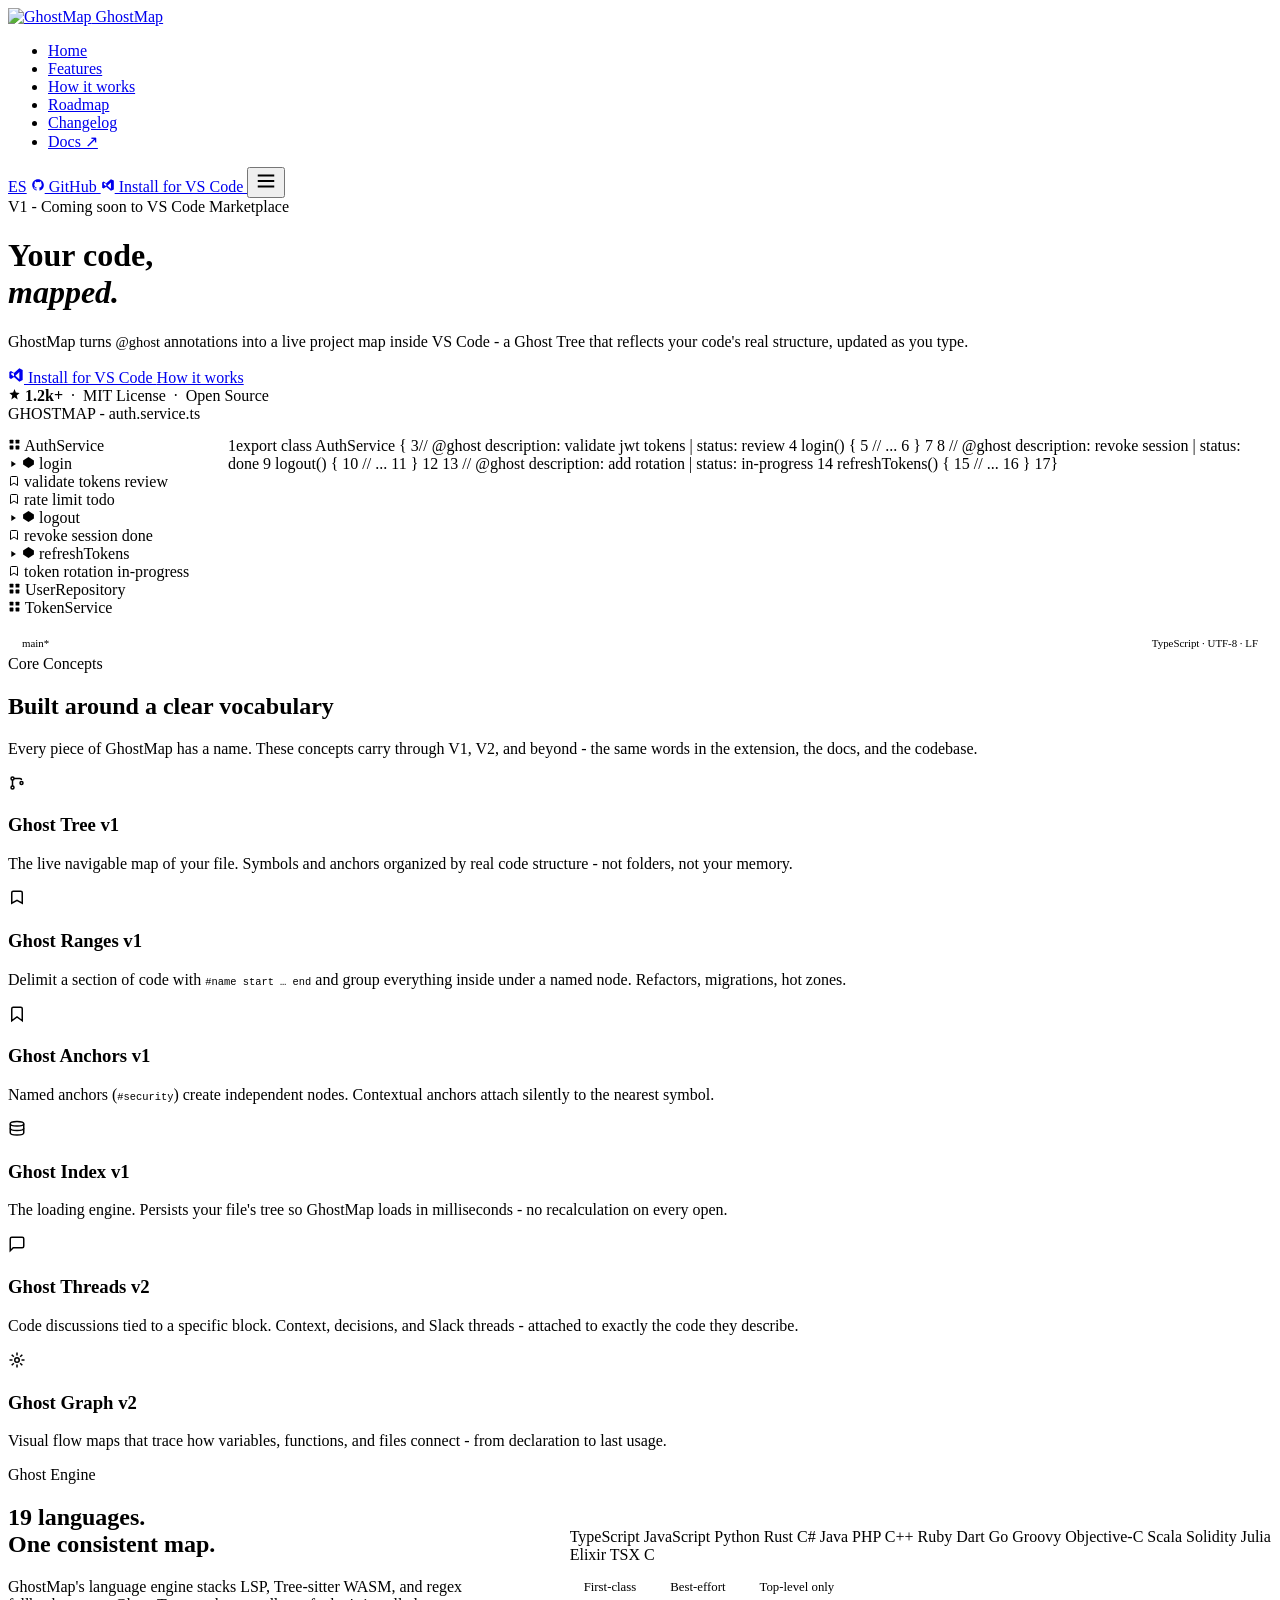
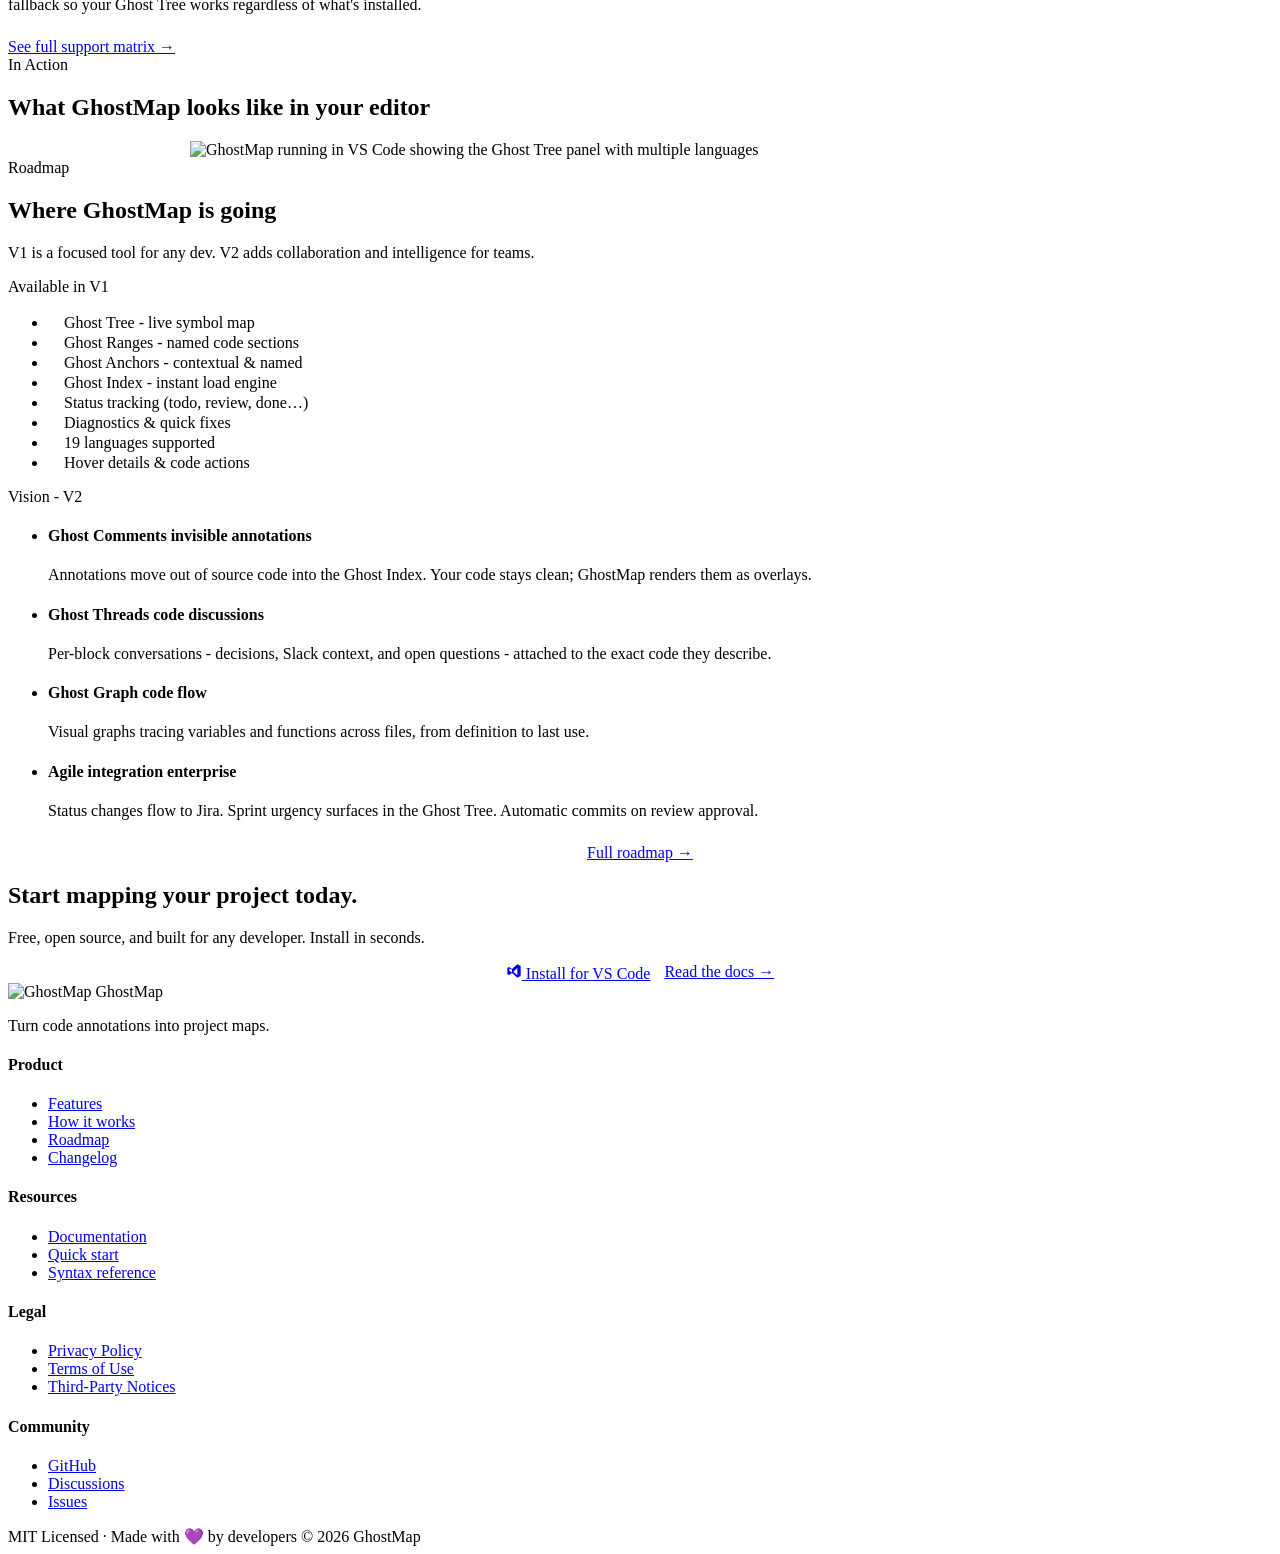
==== index.html @ 1c17dd8d "﻿chore: site consistency pass + Legal section - index.html: Go pill tier--1 -> tier--2 (matches LANG" ====
<!DOCTYPE html>
<html lang="en">
<head>
  <meta charset="UTF-8" />
  <meta name="viewport" content="width=device-width, initial-scale=1.0" />
  <title>GhostMap - Your code, mapped.</title>
  <meta name="description" content="GhostMap transforms @ghost annotations into a live, navigable project map inside VS Code. Know your codebase at a glance." />
  <link rel="icon" type="image/png" href="img/ghost-logo.png" />
  <link rel="preconnect" href="https://fonts.googleapis.com">
  <link rel="preconnect" href="https://fonts.gstatic.com" crossorigin>
  <link href="https://fonts.googleapis.com/css2?family=Space+Grotesk:wght@400;500;600;700;800&family=Inter:wght@400;500;600;700&family=JetBrains+Mono:wght@400;500;700&display=swap" rel="stylesheet">
  <link rel="stylesheet" href="css/styles.css" />
</head>
<body>

<!-- ═══ NAV ═══════════════════════════════════════════════ -->
<header class="nav">
  <div class="container nav__inner">
    <a href="index.html" class="nav__brand">
      <img src="img/ghost-logo.png" alt="GhostMap" />
      GhostMap
    </a>
    <nav>
      <ul class="nav__links">
        <li><a href="index.html">Home</a></li>
        <li><a href="pages/features.html">Features</a></li>
        <li><a href="pages/how-it-works.html">How it works</a></li>
        <li><a href="pages/roadmap.html">Roadmap</a></li>
        <li><a href="pages/changelog.html">Changelog</a></li>
        <li><a href="https://docs.ghostmap.dev" target="_blank" rel="noopener">Docs ↗</a></li>
      </ul>
    </nav>
    <div class="nav__right">
      <a href="pages/es/index.html" class="nav__lang">ES</a>
      <a href="https://github.com/ghostmap" target="_blank" rel="noopener" class="btn btn--outline btn--sm">
        <svg width="14" height="14" viewBox="0 0 24 24" fill="currentColor"><path d="M12 2C6.48 2 2 6.48 2 12c0 4.42 2.87 8.17 6.84 9.49.5.09.68-.22.68-.48v-1.7c-2.78.6-3.37-1.34-3.37-1.34-.45-1.16-1.11-1.47-1.11-1.47-.91-.62.07-.61.07-.61 1 .07 1.53 1.03 1.53 1.03.89 1.52 2.34 1.08 2.91.83.09-.65.35-1.08.63-1.33-2.22-.25-4.55-1.11-4.55-4.94 0-1.09.39-1.98 1.03-2.68-.1-.25-.45-1.27.1-2.64 0 0 .84-.27 2.75 1.02A9.56 9.56 0 0 1 12 6.8c.85 0 1.71.11 2.51.33 1.91-1.29 2.75-1.02 2.75-1.02.55 1.37.2 2.39.1 2.64.64.7 1.03 1.59 1.03 2.68 0 3.84-2.34 4.68-4.57 4.93.36.31.68.92.68 1.85v2.74c0 .27.18.58.69.48A10.01 10.01 0 0 0 22 12c0-5.52-4.48-10-10-10Z"/></svg>
        GitHub
      </a>
      <a href="vscode:extension/ghostmap.ghostmap" class="btn btn--primary btn--sm">
        <svg width="14" height="14" viewBox="0 0 24 24" fill="currentColor"><path d="M17 2 9 9 4.5 6 2 7.5v9L4.5 18 9 15l8 7 5-2.4V4.4ZM9 14.2 5 11.5v-3L9 9.8Zm8 4.3-5.9-5.2L17 7.5Z"/></svg>
        Install for VS Code
      </a>
      <button class="nav__mobile-toggle" aria-label="Menu">
        <svg width="22" height="22" viewBox="0 0 24 24" fill="none" stroke="currentColor" stroke-width="2"><path d="M3 6h18M3 12h18M3 18h18"/></svg>
      </button>
    </div>
  </div>
</header>

<!-- ═══ HERO ═══════════════════════════════════════════════ -->
<main>
  <div class="container">
    <div class="hero-split">
      <div class="hero-split__content">
        <div class="hero__eyebrow">
          <span class="dot"></span>
          V1 - Coming soon to VS Code Marketplace
        </div>
        <h1>Your code,<br /><em>mapped.</em></h1>
        <p class="hero__sub">
          GhostMap turns <code style="font-family:var(--font-mono);color:var(--violet);font-size:0.9em">@ghost</code> annotations
          into a live project map inside VS Code -
          a Ghost Tree that reflects your code's real structure, updated as you type.
        </p>
        <div class="hero__actions">
          <a href="vscode:extension/ghostmap.ghostmap" class="btn btn--primary btn--lg">
            <svg width="16" height="16" viewBox="0 0 24 24" fill="currentColor"><path d="M17 2 9 9 4.5 6 2 7.5v9L4.5 18 9 15l8 7 5-2.4V4.4ZM9 14.2 5 11.5v-3L9 9.8Zm8 4.3-5.9-5.2L17 7.5Z"/></svg>
            Install for VS Code
          </a>
          <a href="pages/how-it-works.html" class="btn btn--outline btn--lg">How it works</a>
        </div>
        <div class="hero__meta">
          <svg width="13" height="13" viewBox="0 0 24 24" fill="currentColor"><path d="M12 2 9.5 8.5 2.5 9l5.4 4.7L6.2 21 12 17.3 17.8 21l-1.7-7.3L21.5 9l-7-.5Z"/></svg>
          <strong style="color:var(--text-muted)">1.2k+</strong>
          &nbsp;·&nbsp; MIT License &nbsp;·&nbsp; Open Source
        </div>
      </div>

      <!-- Ghost Tree mockup -->
      <div class="ghost-glow" style="position:relative; z-index:1">
        <div class="panel">
          <div class="panel__bar">
            <div class="panel__dots">
              <span class="panel__dot panel__dot--r"></span>
              <span class="panel__dot panel__dot--y"></span>
              <span class="panel__dot panel__dot--g"></span>
            </div>
            <span class="panel__title">GHOSTMAP - auth.service.ts</span>
          </div>
          <div style="display:grid; grid-template-columns:220px 1fr">
            <!-- sidebar tree -->
            <div style="border-right:1px solid var(--border); padding:14px 0">
              <div class="tree">
                <div class="tree-row">
                  <svg class="icon-c" width="13" height="13" viewBox="0 0 24 24" fill="currentColor"><rect x="3" y="3" width="7" height="7" rx="1"/><rect x="14" y="3" width="7" height="7" rx="1"/><rect x="3" y="14" width="7" height="7" rx="1"/><rect x="14" y="14" width="7" height="7" rx="1"/></svg>
                  <span class="tree-row__name">AuthService</span>
                </div>
                <div class="tree-row tree-row--i1">
                  <svg class="icon-ch" width="10" height="10" viewBox="0 0 24 24" fill="currentColor"><path d="M8 5v14l11-7Z"/></svg>
                  <svg class="icon-f" width="13" height="13" viewBox="0 0 24 24" fill="currentColor"><polygon points="12,2 22,8.5 22,15.5 12,22 2,15.5 2,8.5"/></svg>
                  <span class="tree-row__name">login</span>
                </div>
                <div class="tree-row tree-row--i2">
                  <svg class="icon-a" width="12" height="12" viewBox="0 0 24 24" fill="none" stroke="currentColor" stroke-width="2"><path d="M19 21 12 16 5 21V5a2 2 0 0 1 2-2h10a2 2 0 0 1 2 2Z"/></svg>
                  <span>validate tokens</span>
                  <span class="tree-row__badge badge--review">review</span>
                </div>
                <div class="tree-row tree-row--i2">
                  <svg class="icon-a" width="12" height="12" viewBox="0 0 24 24" fill="none" stroke="currentColor" stroke-width="2"><path d="M19 21 12 16 5 21V5a2 2 0 0 1 2-2h10a2 2 0 0 1 2 2Z"/></svg>
                  <span>rate limit</span>
                  <span class="tree-row__badge badge--todo">todo</span>
                </div>
                <div class="tree-row tree-row--i1">
                  <svg class="icon-ch" width="10" height="10" viewBox="0 0 24 24" fill="currentColor"><path d="M8 5v14l11-7Z"/></svg>
                  <svg class="icon-f" width="13" height="13" viewBox="0 0 24 24" fill="currentColor"><polygon points="12,2 22,8.5 22,15.5 12,22 2,15.5 2,8.5"/></svg>
                  <span class="tree-row__name">logout</span>
                </div>
                <div class="tree-row tree-row--i2">
                  <svg class="icon-a" width="12" height="12" viewBox="0 0 24 24" fill="none" stroke="currentColor" stroke-width="2"><path d="M19 21 12 16 5 21V5a2 2 0 0 1 2-2h10a2 2 0 0 1 2 2Z"/></svg>
                  <span>revoke session</span>
                  <span class="tree-row__badge badge--done">done</span>
                </div>
                <div class="tree-row tree-row--i1">
                  <svg class="icon-ch" width="10" height="10" viewBox="0 0 24 24" fill="currentColor"><path d="M8 5v14l11-7Z"/></svg>
                  <svg class="icon-f" width="13" height="13" viewBox="0 0 24 24" fill="currentColor"><polygon points="12,2 22,8.5 22,15.5 12,22 2,15.5 2,8.5"/></svg>
                  <span class="tree-row__name">refreshTokens</span>
                </div>
                <div class="tree-row tree-row--i2">
                  <svg class="icon-a" width="12" height="12" viewBox="0 0 24 24" fill="none" stroke="currentColor" stroke-width="2"><path d="M19 21 12 16 5 21V5a2 2 0 0 1 2-2h10a2 2 0 0 1 2 2Z"/></svg>
                  <span>token rotation</span>
                  <span class="tree-row__badge badge--progress">in-progress</span>
                </div>
                <div class="tree-row">
                  <svg class="icon-c" width="13" height="13" viewBox="0 0 24 24" fill="currentColor"><rect x="3" y="3" width="7" height="7" rx="1"/><rect x="14" y="3" width="7" height="7" rx="1"/><rect x="3" y="14" width="7" height="7" rx="1"/><rect x="14" y="14" width="7" height="7" rx="1"/></svg>
                  <span class="tree-row__name">UserRepository</span>
                </div>
                <div class="tree-row">
                  <svg class="icon-c" width="13" height="13" viewBox="0 0 24 24" fill="currentColor"><rect x="3" y="3" width="7" height="7" rx="1"/><rect x="14" y="3" width="7" height="7" rx="1"/><rect x="3" y="14" width="7" height="7" rx="1"/><rect x="14" y="14" width="7" height="7" rx="1"/></svg>
                  <span class="tree-row__name">TokenService</span>
                </div>
              </div>
            </div>
            <!-- code panel -->
            <div style="padding:14px 0 14px">
              <div class="code">
<span class="line"><span class="ln">1</span><span class="kw">export class</span> <span class="cls">AuthService</span> {</span>
<span class="line line--hl"><span class="ln">3</span><span class="gh">// @ghost description: validate jwt tokens | status: <span class="gs">review</span></span></span>
<span class="line"><span class="ln">4</span>  <span class="fn">login</span>() {</span>
<span class="line"><span class="ln">5</span>    <span class="cm">// ...</span></span>
<span class="line"><span class="ln">6</span>  }</span>
<span class="line"><span class="ln">7</span></span>
<span class="line"><span class="ln">8</span>  <span class="gh">// @ghost description: revoke session | status: <span class="gd">done</span></span></span>
<span class="line"><span class="ln">9</span>  <span class="fn">logout</span>() {</span>
<span class="line"><span class="ln">10</span>    <span class="cm">// ...</span></span>
<span class="line"><span class="ln">11</span>  }</span>
<span class="line"><span class="ln">12</span></span>
<span class="line"><span class="ln">13</span>  <span class="gh">// @ghost description: add rotation | status: <span class="gs">in-progress</span></span></span>
<span class="line"><span class="ln">14</span>  <span class="fn">refreshTokens</span>() {</span>
<span class="line"><span class="ln">15</span>    <span class="cm">// ...</span></span>
<span class="line"><span class="ln">16</span>  }</span>
<span class="line"><span class="ln">17</span>}</span>
              </div>
            </div>
          </div>
          <div style="display:flex;justify-content:space-between;padding:6px 14px;border-top:1px solid var(--border);font-family:var(--font-mono);font-size:0.68rem;color:var(--text-faint)">
            <span>main*</span><span>TypeScript · UTF-8 · LF</span>
          </div>
        </div>
      </div>
    </div>
  </div>

  <!-- ═══ CONCEPTS STRIP ════════════════════════════════════ -->
  <section class="section section--bordered">
    <div class="container">
      <div class="section__head">
        <div class="section__label">Core Concepts</div>
        <h2 class="section__title">Built around a clear vocabulary</h2>
        <p class="section__desc">
          Every piece of GhostMap has a name. These concepts carry through
          V1, V2, and beyond - the same words in the extension, the docs,
          and the codebase.
        </p>
      </div>

      <div class="features-grid">
        <div class="feat-card">
          <div class="feat-card__icon">
            <svg width="18" height="18" viewBox="0 0 24 24" fill="none" stroke="currentColor" stroke-width="2"><circle cx="6" cy="6" r="2"/><circle cx="6" cy="18" r="2"/><circle cx="18" cy="12" r="2"/><path d="M6 8v8M8 6h8a2 2 0 0 1 2 2v0"/></svg>
          </div>
          <h3>Ghost Tree <span class="feat-card__tag">v1</span></h3>
          <p>The live navigable map of your file. Symbols and anchors organized by real code structure - not folders, not your memory.</p>
        </div>

        <div class="feat-card">
          <div class="feat-card__icon">
            <svg width="18" height="18" viewBox="0 0 24 24" fill="none" stroke="currentColor" stroke-width="2"><path d="M17 3H7a2 2 0 0 0-2 2v14l7-4 7 4V5a2 2 0 0 0-2-2Z"/></svg>
          </div>
          <h3>Ghost Ranges <span class="feat-card__tag">v1</span></h3>
          <p>Delimit a section of code with <code style="font-size:0.8em;color:var(--violet)">#name start … end</code> and group everything inside under a named node. Refactors, migrations, hot zones.</p>
        </div>

        <div class="feat-card">
          <div class="feat-card__icon">
            <svg width="18" height="18" viewBox="0 0 24 24" fill="none" stroke="currentColor" stroke-width="2"><path d="M19 21 12 16 5 21V5a2 2 0 0 1 2-2h10a2 2 0 0 1 2 2Z"/></svg>
          </div>
          <h3>Ghost Anchors <span class="feat-card__tag">v1</span></h3>
          <p>Named anchors (<code style="font-size:0.8em;color:var(--violet)">#security</code>) create independent nodes. Contextual anchors attach silently to the nearest symbol.</p>
        </div>

        <div class="feat-card">
          <div class="feat-card__icon">
            <svg width="18" height="18" viewBox="0 0 24 24" fill="none" stroke="currentColor" stroke-width="2"><ellipse cx="12" cy="5" rx="9" ry="3"/><path d="M3 5v6c0 1.66 4.03 3 9 3s9-1.34 9-3V5"/><path d="M3 11v6c0 1.66 4.03 3 9 3s9-1.34 9-3v-6"/></svg>
          </div>
          <h3>Ghost Index <span class="feat-card__tag">v1</span></h3>
          <p>The loading engine. Persists your file's tree so GhostMap loads in milliseconds - no recalculation on every open.</p>
        </div>

        <div class="feat-card">
          <div class="feat-card__icon">
            <svg width="18" height="18" viewBox="0 0 24 24" fill="none" stroke="currentColor" stroke-width="2"><path d="M21 15a2 2 0 0 1-2 2H7l-4 4V5a2 2 0 0 1 2-2h14a2 2 0 0 1 2 2z"/></svg>
          </div>
          <h3>Ghost Threads <span class="feat-card__tag">v2</span></h3>
          <p>Code discussions tied to a specific block. Context, decisions, and Slack threads - attached to exactly the code they describe.</p>
        </div>

        <div class="feat-card">
          <div class="feat-card__icon">
            <svg width="18" height="18" viewBox="0 0 24 24" fill="none" stroke="currentColor" stroke-width="2"><circle cx="12" cy="12" r="3"/><path d="M12 2v4M12 18v4M4.93 4.93l2.83 2.83M16.24 16.24l2.83 2.83M2 12h4M18 12h4M4.93 19.07l2.83-2.83M16.24 7.76l2.83-2.83"/></svg>
          </div>
          <h3>Ghost Graph <span class="feat-card__tag">v2</span></h3>
          <p>Visual flow maps that trace how variables, functions, and files connect - from declaration to last usage.</p>
        </div>
      </div>
    </div>
  </section>

  <!-- ═══ MULTI-LANGUAGE ════════════════════════════════════ -->
  <section class="section section--bordered">
    <div class="container">
      <div style="display:grid;grid-template-columns:1fr 1.4fr;gap:60px;align-items:center">
        <div>
          <div class="section__label">Ghost Engine</div>
          <h2 class="section__title">19 languages.<br />One consistent map.</h2>
          <p class="section__desc" style="margin-bottom:24px">
            GhostMap's language engine stacks LSP, Tree-sitter WASM, and regex fallback
            so your Ghost Tree works regardless of what's installed.
          </p>
          <a href="pages/features.html#languages" class="btn btn--outline">See full support matrix →</a>
        </div>
        <div>
          <div class="lang-grid">
            <span class="lang-pill"><span class="tier tier--1"></span>TypeScript</span>
            <span class="lang-pill"><span class="tier tier--1"></span>JavaScript</span>
            <span class="lang-pill"><span class="tier tier--1"></span>Python</span>
            <span class="lang-pill"><span class="tier tier--1"></span>Rust</span>
            <span class="lang-pill"><span class="tier tier--1"></span>C#</span>
            <span class="lang-pill"><span class="tier tier--1"></span>Java</span>
            <span class="lang-pill"><span class="tier tier--1"></span>PHP</span>
            <span class="lang-pill"><span class="tier tier--1"></span>C++</span>
            <span class="lang-pill"><span class="tier tier--1"></span>Ruby</span>
            <span class="lang-pill"><span class="tier tier--1"></span>Dart</span>
            <span class="lang-pill"><span class="tier tier--2"></span>Go</span>
            <span class="lang-pill"><span class="tier tier--2"></span>Groovy</span>
            <span class="lang-pill"><span class="tier tier--2"></span>Objective-C</span>
            <span class="lang-pill"><span class="tier tier--3"></span>Scala</span>
            <span class="lang-pill"><span class="tier tier--3"></span>Solidity</span>
            <span class="lang-pill"><span class="tier tier--3"></span>Julia</span>
            <span class="lang-pill"><span class="tier tier--3"></span>Elixir</span>
            <span class="lang-pill"><span class="tier tier--1"></span>TSX</span>
            <span class="lang-pill"><span class="tier tier--1"></span>C</span>
          </div>
          <div style="display:flex;gap:20px;margin-top:16px;font-size:0.8rem;color:var(--text-faint)">
            <span style="display:flex;align-items:center;gap:6px"><span class="tier tier--1" style="display:inline-block;width:8px;height:8px;border-radius:50%;background:var(--green)"></span>First-class</span>
            <span style="display:flex;align-items:center;gap:6px"><span style="display:inline-block;width:8px;height:8px;border-radius:50%;background:var(--amber)"></span>Best-effort</span>
            <span style="display:flex;align-items:center;gap:6px"><span style="display:inline-block;width:8px;height:8px;border-radius:50%;background:var(--red)"></span>Top-level only</span>
          </div>
        </div>
      </div>
    </div>
  </section>

  <!-- ═══ SCREENSHOT ════════════════════════════════════════ -->
  <section class="section section--bordered">
    <div class="container">
      <div class="section__head section__head--center">
        <div class="section__label">In Action</div>
        <h2 class="section__title">What GhostMap looks like in your editor</h2>
      </div>
      <div class="feat-hero-screenshot ghost-glow" style="max-width:900px;margin:0 auto">
        <img src="img/screenshot-vscode.png" alt="GhostMap running in VS Code showing the Ghost Tree panel with multiple languages" />
      </div>
    </div>
  </section>

  <!-- ═══ ROADMAP PREVIEW ═══════════════════════════════════ -->
  <section class="section section--bordered">
    <div class="container">
      <div class="section__head">
        <div class="section__label">Roadmap</div>
        <h2 class="section__title">Where GhostMap is going</h2>
        <p class="section__desc">V1 is a focused tool for any dev. V2 adds collaboration and intelligence for teams.</p>
      </div>
      <div class="roadmap-split">
        <div class="roadmap-card roadmap-card--v1">
          <div class="roadmap-card__label">Available in V1</div>
          <ul class="checklist">
            <li><svg width="16" height="16" viewBox="0 0 24 24" fill="none" stroke="var(--green)" stroke-width="2.5"><circle cx="12" cy="12" r="10"/><path d="m9 12 2 2 4-4"/></svg>Ghost Tree - live symbol map</li>
            <li><svg width="16" height="16" viewBox="0 0 24 24" fill="none" stroke="var(--green)" stroke-width="2.5"><circle cx="12" cy="12" r="10"/><path d="m9 12 2 2 4-4"/></svg>Ghost Ranges - named code sections</li>
            <li><svg width="16" height="16" viewBox="0 0 24 24" fill="none" stroke="var(--green)" stroke-width="2.5"><circle cx="12" cy="12" r="10"/><path d="m9 12 2 2 4-4"/></svg>Ghost Anchors - contextual &amp; named</li>
            <li><svg width="16" height="16" viewBox="0 0 24 24" fill="none" stroke="var(--green)" stroke-width="2.5"><circle cx="12" cy="12" r="10"/><path d="m9 12 2 2 4-4"/></svg>Ghost Index - instant load engine</li>
            <li><svg width="16" height="16" viewBox="0 0 24 24" fill="none" stroke="var(--green)" stroke-width="2.5"><circle cx="12" cy="12" r="10"/><path d="m9 12 2 2 4-4"/></svg>Status tracking (todo, review, done…)</li>
            <li><svg width="16" height="16" viewBox="0 0 24 24" fill="none" stroke="var(--green)" stroke-width="2.5"><circle cx="12" cy="12" r="10"/><path d="m9 12 2 2 4-4"/></svg>Diagnostics &amp; quick fixes</li>
            <li><svg width="16" height="16" viewBox="0 0 24 24" fill="none" stroke="var(--green)" stroke-width="2.5"><circle cx="12" cy="12" r="10"/><path d="m9 12 2 2 4-4"/></svg>19 languages supported</li>
            <li><svg width="16" height="16" viewBox="0 0 24 24" fill="none" stroke="var(--green)" stroke-width="2.5"><circle cx="12" cy="12" r="10"/><path d="m9 12 2 2 4-4"/></svg>Hover details &amp; code actions</li>
          </ul>
        </div>
        <div class="roadmap-card roadmap-card--v2">
          <div class="roadmap-card__label">Vision - V2</div>
          <ul class="vision-list">
            <li>
              <span class="ring"></span>
              <div>
                <h4>Ghost Comments <span class="vision-tag">invisible annotations</span></h4>
                <p>Annotations move out of source code into the Ghost Index. Your code stays clean; GhostMap renders them as overlays.</p>
              </div>
            </li>
            <li>
              <span class="ring"></span>
              <div>
                <h4>Ghost Threads <span class="vision-tag">code discussions</span></h4>
                <p>Per-block conversations - decisions, Slack context, and open questions - attached to the exact code they describe.</p>
              </div>
            </li>
            <li>
              <span class="ring"></span>
              <div>
                <h4>Ghost Graph <span class="vision-tag">code flow</span></h4>
                <p>Visual graphs tracing variables and functions across files, from definition to last use.</p>
              </div>
            </li>
            <li>
              <span class="ring"></span>
              <div>
                <h4>Agile integration <span class="vision-tag">enterprise</span></h4>
                <p>Status changes flow to Jira. Sprint urgency surfaces in the Ghost Tree. Automatic commits on review approval.</p>
              </div>
            </li>
          </ul>
        </div>
      </div>
      <div style="margin-top:24px;text-align:center">
        <a href="pages/roadmap.html" class="btn btn--outline">Full roadmap →</a>
      </div>
    </div>
  </section>

  <!-- ═══ FINAL CTA ══════════════════════════════════════════ -->
  <section class="cta-block">
    <div class="container">
      <h2>Start mapping your project today.</h2>
      <p>Free, open source, and built for any developer. Install in seconds.</p>
      <div style="display:flex;justify-content:center;gap:14px;flex-wrap:wrap">
        <a href="vscode:extension/ghostmap.ghostmap" class="btn btn--primary btn--lg">
          <svg width="16" height="16" viewBox="0 0 24 24" fill="currentColor"><path d="M17 2 9 9 4.5 6 2 7.5v9L4.5 18 9 15l8 7 5-2.4V4.4ZM9 14.2 5 11.5v-3L9 9.8Zm8 4.3-5.9-5.2L17 7.5Z"/></svg>
          Install for VS Code
        </a>
        <a href="https://docs.ghostmap.dev" class="btn btn--outline btn--lg">Read the docs →</a>
      </div>
    </div>
  </section>
</main>

<!-- ═══ FOOTER ════════════════════════════════════════════ -->
<footer class="footer">
  <div class="container">
    <div class="footer__grid">
      <div>
        <div class="footer__brand">
          <img src="img/ghost-logo.png" alt="GhostMap" />
          GhostMap
        </div>
        <p class="footer__tagline">Turn code annotations into project maps.</p>
      </div>
      <div class="footer__col">
        <h4>Product</h4>
        <ul>
          <li><a href="pages/features.html">Features</a></li>
          <li><a href="pages/how-it-works.html">How it works</a></li>
          <li><a href="pages/roadmap.html">Roadmap</a></li>
          <li><a href="pages/changelog.html">Changelog</a></li>
        </ul>
      </div>
      <div class="footer__col">
        <h4>Resources</h4>
        <ul>
          <li><a href="https://docs.ghostmap.dev">Documentation</a></li>
          <li><a href="https://docs.ghostmap.dev/get-started/instalacion">Quick start</a></li>
          <li><a href="https://docs.ghostmap.dev/reference/sintaxis">Syntax reference</a></li>
        </ul>
      </div>
      <div class="footer__col">
        <h4>Legal</h4>
        <ul>
          <li><a href="pages/privacy.html">Privacy Policy</a></li>
          <li><a href="pages/terms.html">Terms of Use</a></li>
          <li><a href="pages/notices.html">Third-Party Notices</a></li>
        </ul>
      </div>
      <div class="footer__col">
        <h4>Community</h4>
        <ul>
          <li><a href="https://github.com/ghostmap" target="_blank" rel="noopener">GitHub</a></li>
          <li><a href="https://github.com/ghostmap/discussions" target="_blank" rel="noopener">Discussions</a></li>
          <li><a href="https://github.com/ghostmap/issues" target="_blank" rel="noopener">Issues</a></li>
        </ul>
      </div>
    </div>
    <div class="footer__bottom">
      <span>MIT Licensed · Made with 💜 by developers</span>
      <span>© 2026 GhostMap</span>
    </div>
  </div>
</footer>

<script src="js/main.js"></script>
</body>
</html>
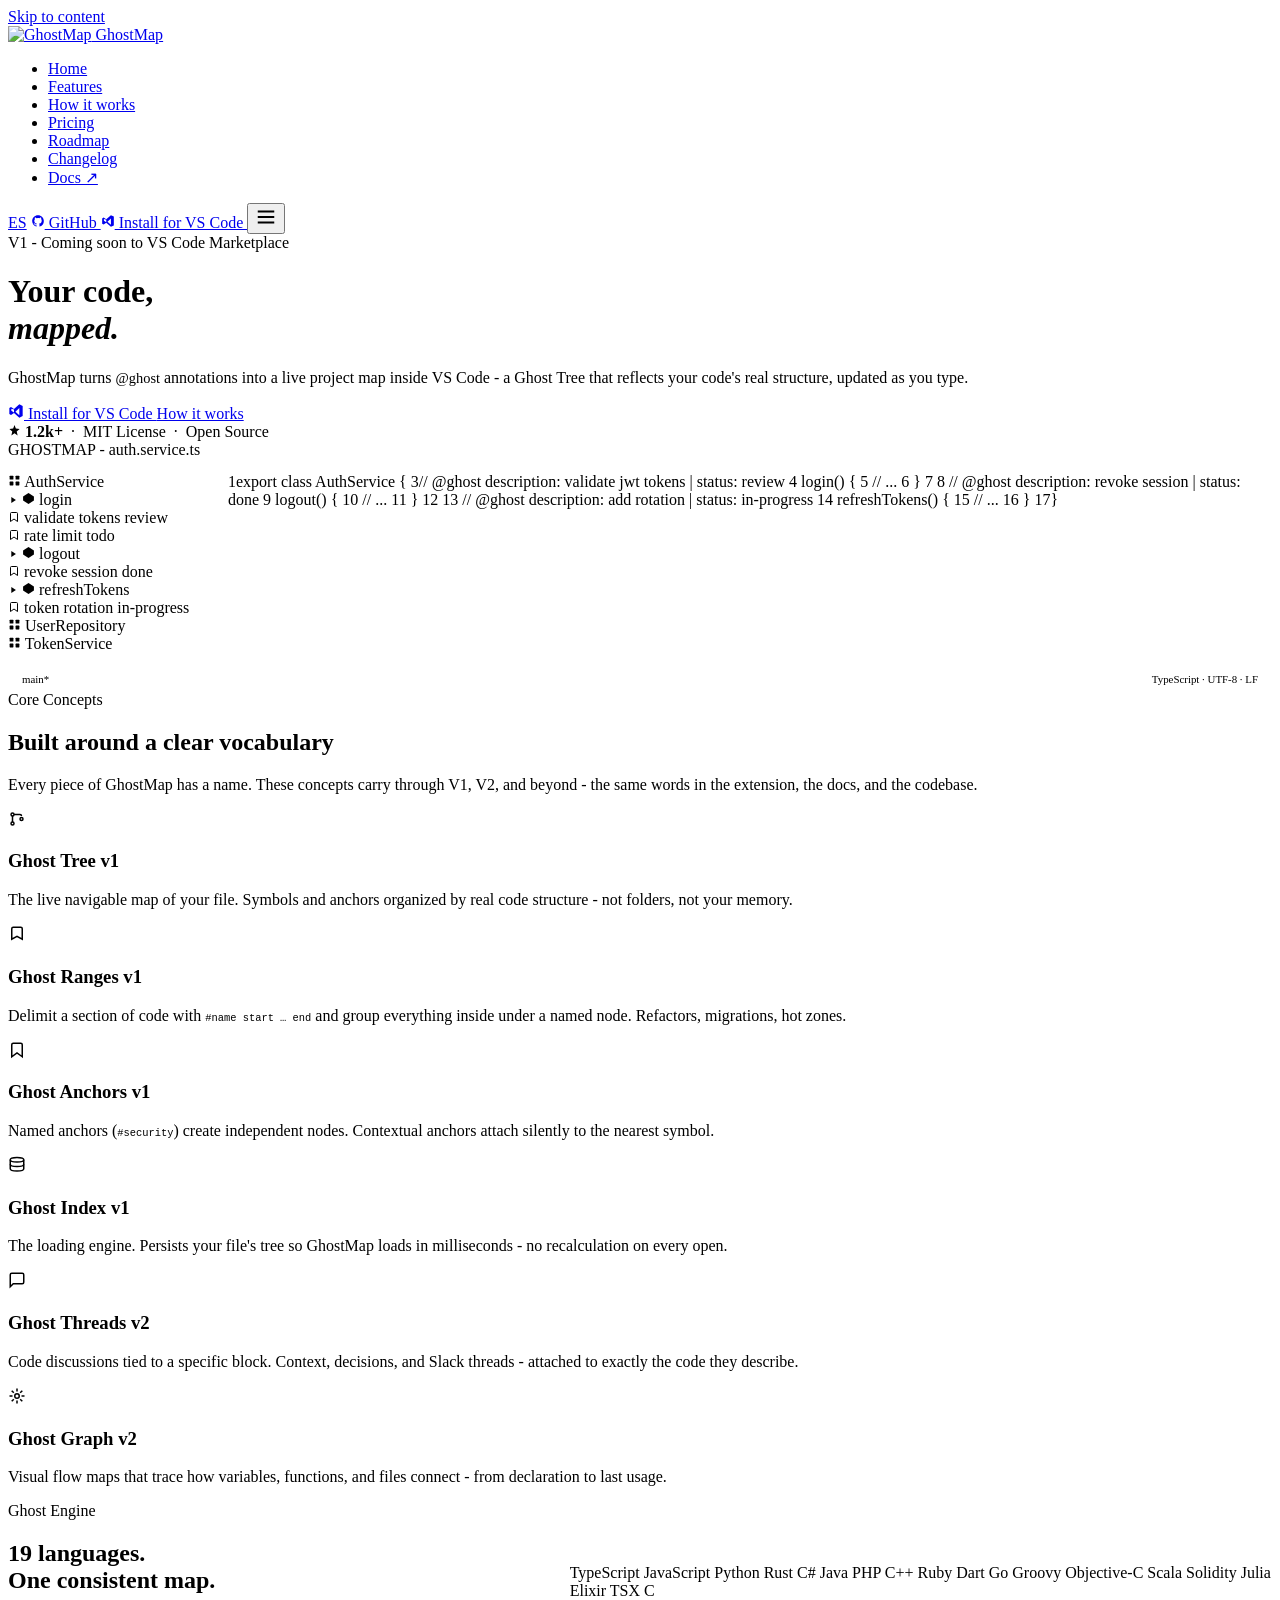
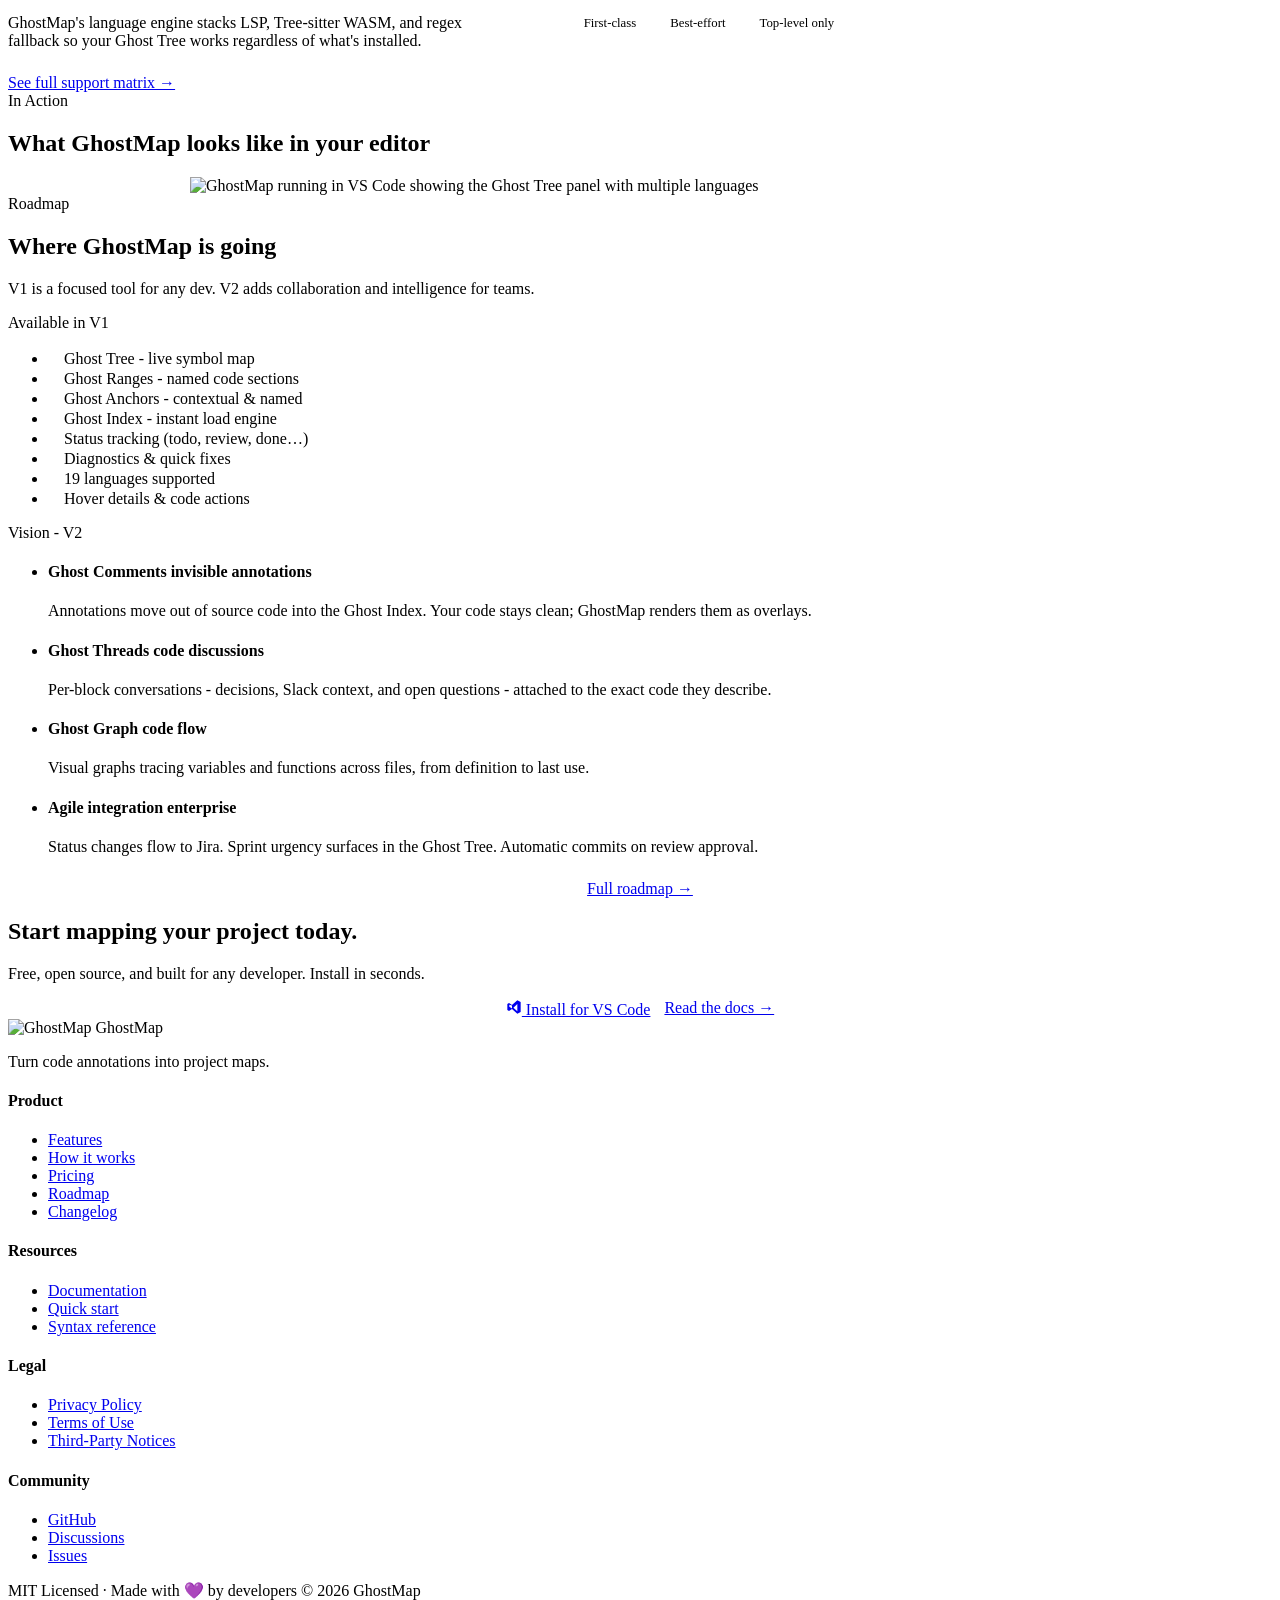
==== commit 848f886b: "pricing: add Plans page + Early Access Program Policy Adds a dedicated Pricing & Plans page (pages/p" ====
--- a/index.html
+++ b/index.html
@@ -9,9 +9,56 @@
   <link rel="preconnect" href="https://fonts.googleapis.com">
   <link rel="preconnect" href="https://fonts.gstatic.com" crossorigin>
   <link href="https://fonts.googleapis.com/css2?family=Space+Grotesk:wght@400;500;600;700;800&family=Inter:wght@400;500;600;700&family=JetBrains+Mono:wght@400;500;700&display=swap" rel="stylesheet">
+  <link rel="canonical" href="https://marxwellb.github.io/Ghostmap-site/" />
+  <meta name="theme-color" content="#080810" />
+  <meta name="author" content="GhostMap contributors" />
+  <meta name="referrer" content="strict-origin-when-cross-origin" />
+  <meta http-equiv="Content-Security-Policy" content="default-src 'self'; style-src 'self' 'unsafe-inline' https://fonts.googleapis.com; font-src 'self' https://fonts.gstatic.com; img-src 'self' data:; connect-src 'self'; frame-ancestors 'none'; base-uri 'self'; form-action 'self'" />
+
+  <meta property="og:type" content="website" />
+  <meta property="og:site_name" content="GhostMap" />
+  <meta property="og:title" content="GhostMap - Your code, mapped." />
+  <meta property="og:description" content="A live, navigable map of your code inside VS Code. 19 languages. @ghost annotations. Zero telemetry." />
+  <meta property="og:url" content="https://marxwellb.github.io/Ghostmap-site/" />
+  <meta property="og:image" content="img/ghost-logo.png" />
+  <meta name="twitter:card" content="summary_large_image" />
+  <meta name="twitter:title" content="GhostMap - Your code, mapped." />
+  <meta name="twitter:description" content="A live, navigable map of your code inside VS Code. 19 languages. @ghost annotations. Zero telemetry." />
+  <meta name="twitter:image" content="img/ghost-logo.png" />
+
   <link rel="stylesheet" href="css/styles.css" />
+
+  <script type="application/ld+json">
+  {
+    "@context": "https://schema.org",
+    "@type": "SoftwareApplication",
+    "name": "GhostMap",
+    "applicationCategory": "DeveloperApplication",
+    "operatingSystem": "Windows, macOS, Linux",
+    "description": "A live, navigable map of your code inside VS Code. 19 languages. @ghost annotations. Zero telemetry.",
+    "url": "https://marxwellb.github.io/Ghostmap-site/",
+    "downloadUrl": "https://github.com/MarxWellB/genesis/releases",
+    "softwareVersion": "0.5.0",
+    "softwareRequirements": "Visual Studio Code 1.85 or higher",
+    "license": "https://opensource.org/licenses/MIT",
+    "offers": {
+      "@type": "Offer",
+      "price": "0",
+      "priceCurrency": "USD"
+    },
+    "author": {
+      "@type": "Organization",
+      "name": "GhostMap contributors",
+      "url": "https://github.com/MarxWellB/genesis"
+    },
+    "isAccessibleForFree": true
+  }
+  </script>
 </head>
 <body>
+
+<a class="skip-link" href="#main">Skip to content</a>
+
 
 <!-- ═══ NAV ═══════════════════════════════════════════════ -->
 <header class="nav">
@@ -21,10 +68,11 @@
       GhostMap
     </a>
     <nav>
-      <ul class="nav__links">
+      <ul class="nav__links" id="primary-nav">
         <li><a href="index.html">Home</a></li>
         <li><a href="pages/features.html">Features</a></li>
         <li><a href="pages/how-it-works.html">How it works</a></li>
+        <li><a href="pages/pricing.html">Pricing</a></li>
         <li><a href="pages/roadmap.html">Roadmap</a></li>
         <li><a href="pages/changelog.html">Changelog</a></li>
         <li><a href="https://docs.ghostmap.dev" target="_blank" rel="noopener">Docs ↗</a></li>
@@ -40,7 +88,7 @@
         <svg width="14" height="14" viewBox="0 0 24 24" fill="currentColor"><path d="M17 2 9 9 4.5 6 2 7.5v9L4.5 18 9 15l8 7 5-2.4V4.4ZM9 14.2 5 11.5v-3L9 9.8Zm8 4.3-5.9-5.2L17 7.5Z"/></svg>
         Install for VS Code
       </a>
-      <button class="nav__mobile-toggle" aria-label="Menu">
+      <button class="nav__mobile-toggle" aria-label="Toggle navigation menu" aria-expanded="false" aria-controls="primary-nav">
         <svg width="22" height="22" viewBox="0 0 24 24" fill="none" stroke="currentColor" stroke-width="2"><path d="M3 6h18M3 12h18M3 18h18"/></svg>
       </button>
     </div>
@@ -48,7 +96,7 @@
 </header>
 
 <!-- ═══ HERO ═══════════════════════════════════════════════ -->
-<main>
+<main id="main">
   <div class="container">
     <div class="hero-split">
       <div class="hero-split__content">
@@ -288,7 +336,7 @@
         <h2 class="section__title">What GhostMap looks like in your editor</h2>
       </div>
       <div class="feat-hero-screenshot ghost-glow" style="max-width:900px;margin:0 auto">
-        <img src="img/screenshot-vscode.png" alt="GhostMap running in VS Code showing the Ghost Tree panel with multiple languages" />
+        <img src="img/screenshot-vscode.png" loading="lazy" decoding="async" width="1800" height="1100" alt="GhostMap running in VS Code showing the Ghost Tree panel with multiple languages" />
       </div>
     </div>
   </section>
@@ -387,6 +435,7 @@
         <ul>
           <li><a href="pages/features.html">Features</a></li>
           <li><a href="pages/how-it-works.html">How it works</a></li>
+          <li><a href="pages/pricing.html">Pricing</a></li>
           <li><a href="pages/roadmap.html">Roadmap</a></li>
           <li><a href="pages/changelog.html">Changelog</a></li>
         </ul>
@@ -418,7 +467,7 @@
     </div>
     <div class="footer__bottom">
       <span>MIT Licensed · Made with 💜 by developers</span>
-      <span>© 2026 GhostMap</span>
+      <span>© <span id="year">2026</span> GhostMap</span>
     </div>
   </div>
 </footer>
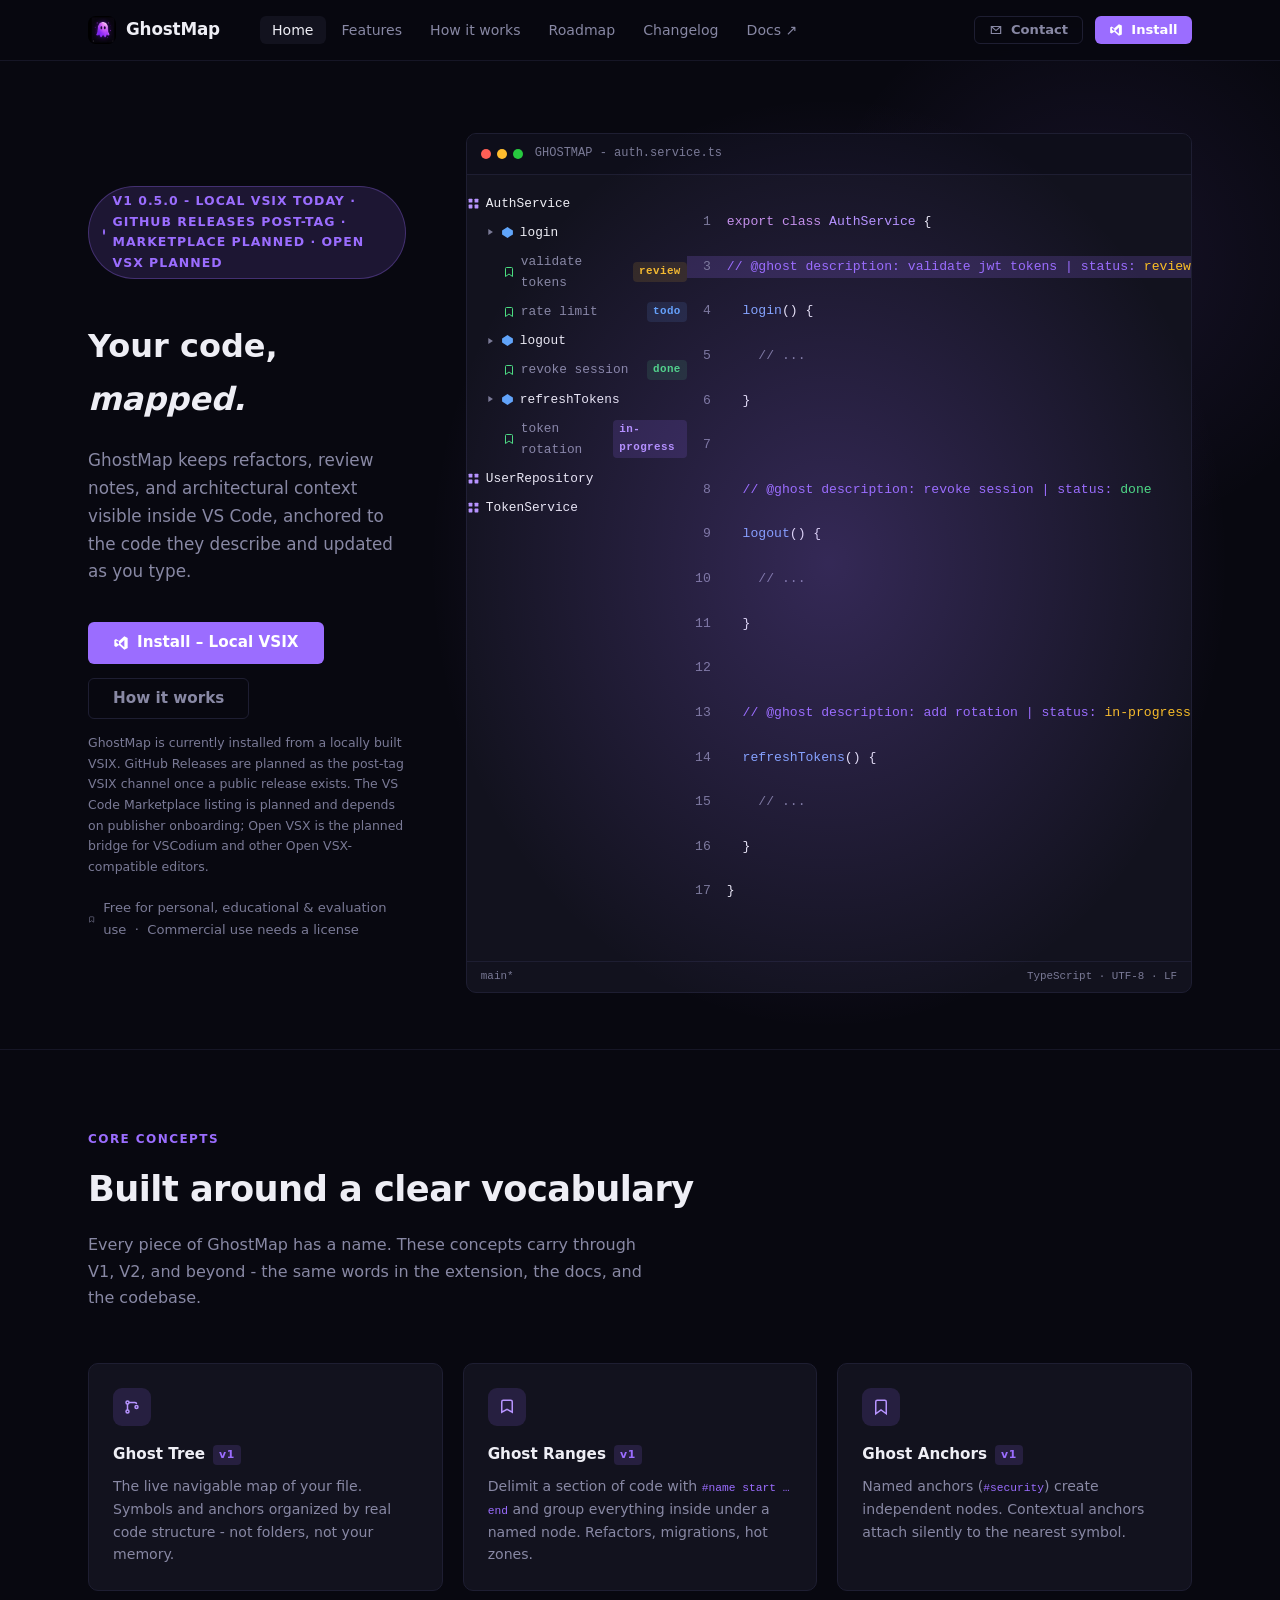
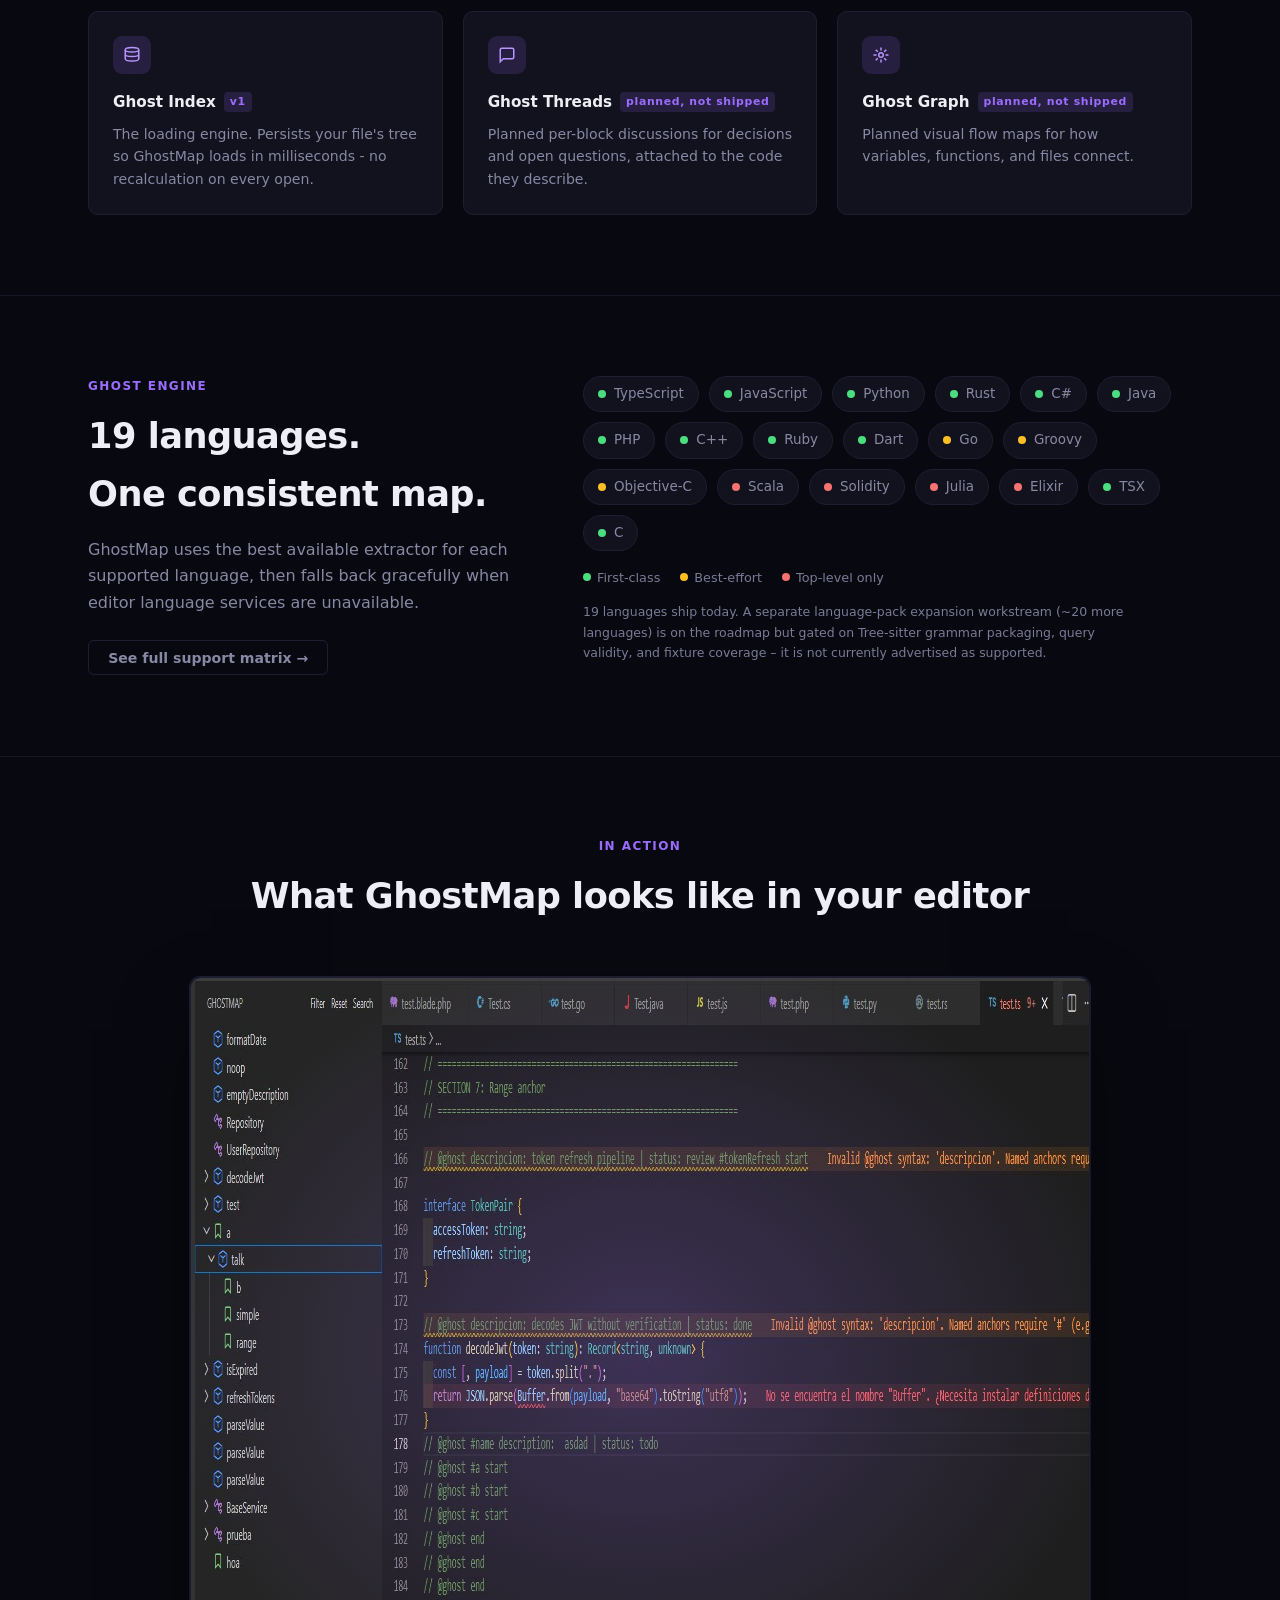
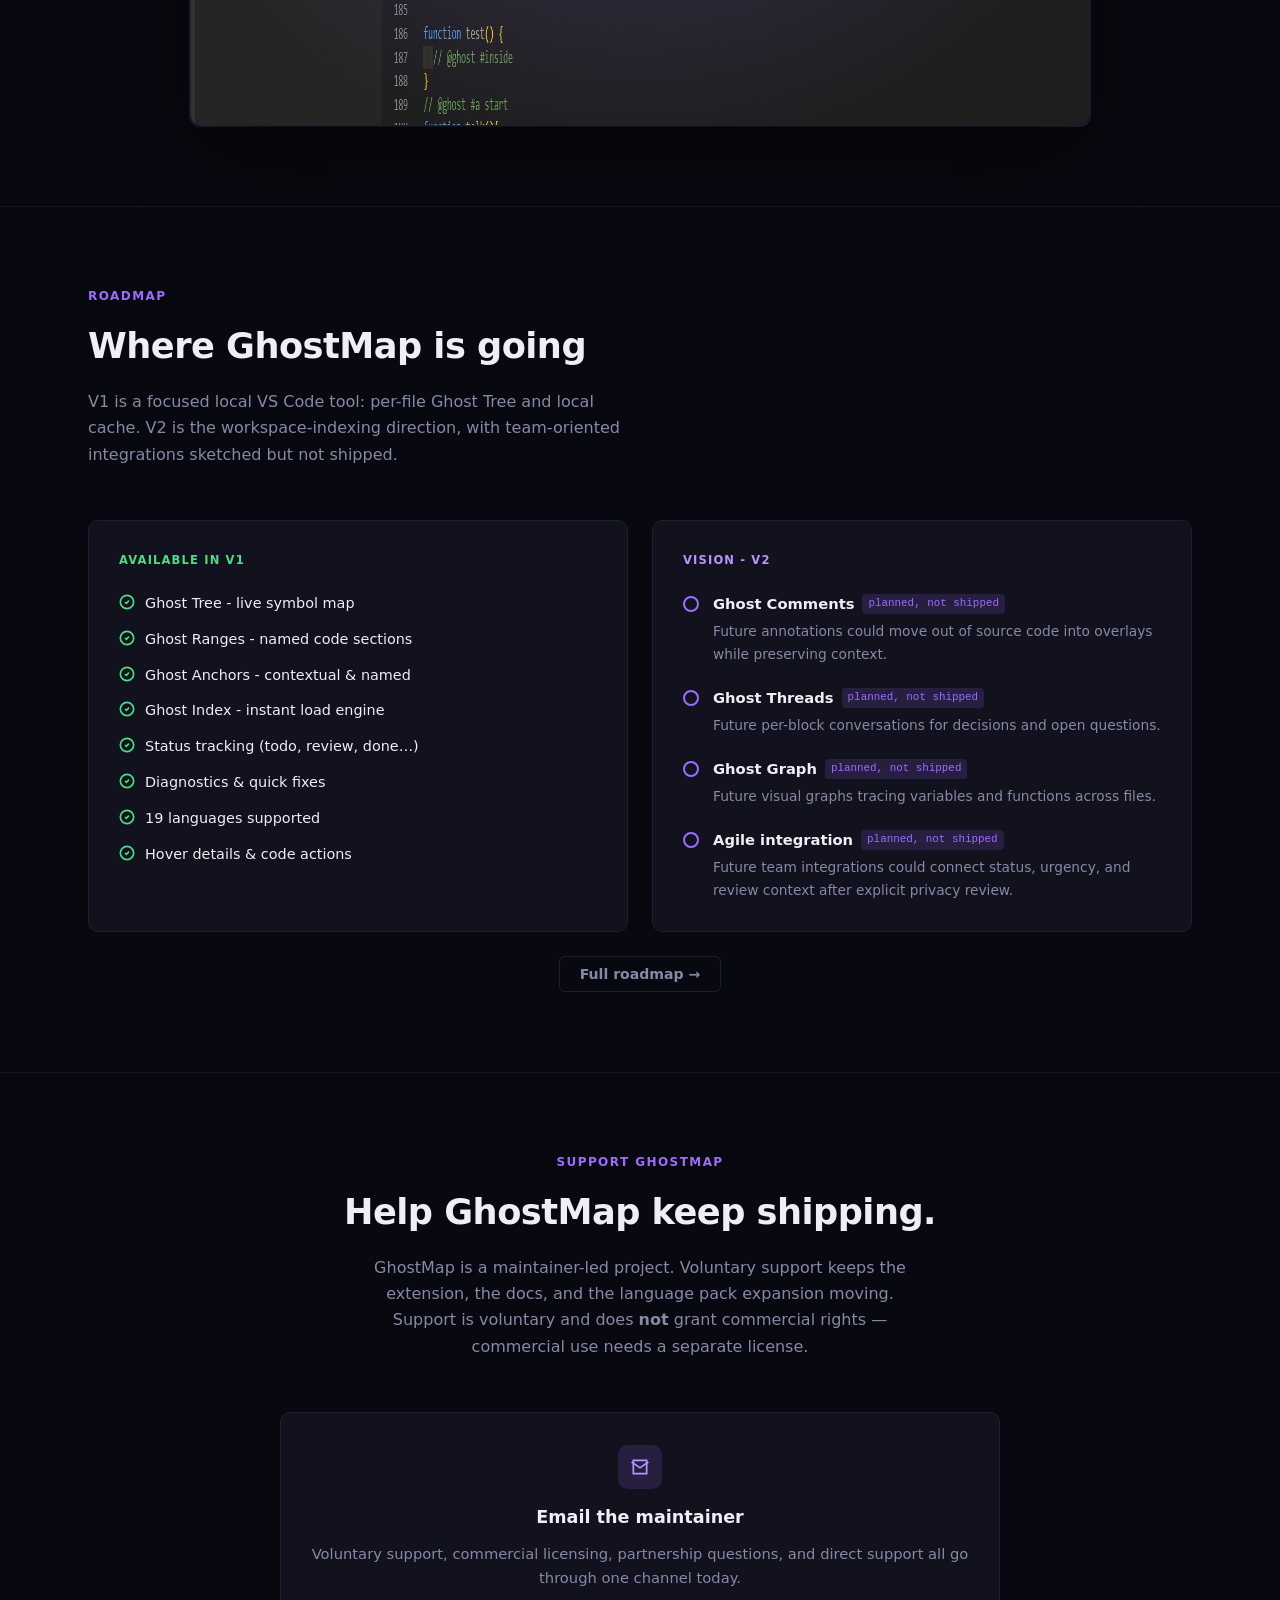
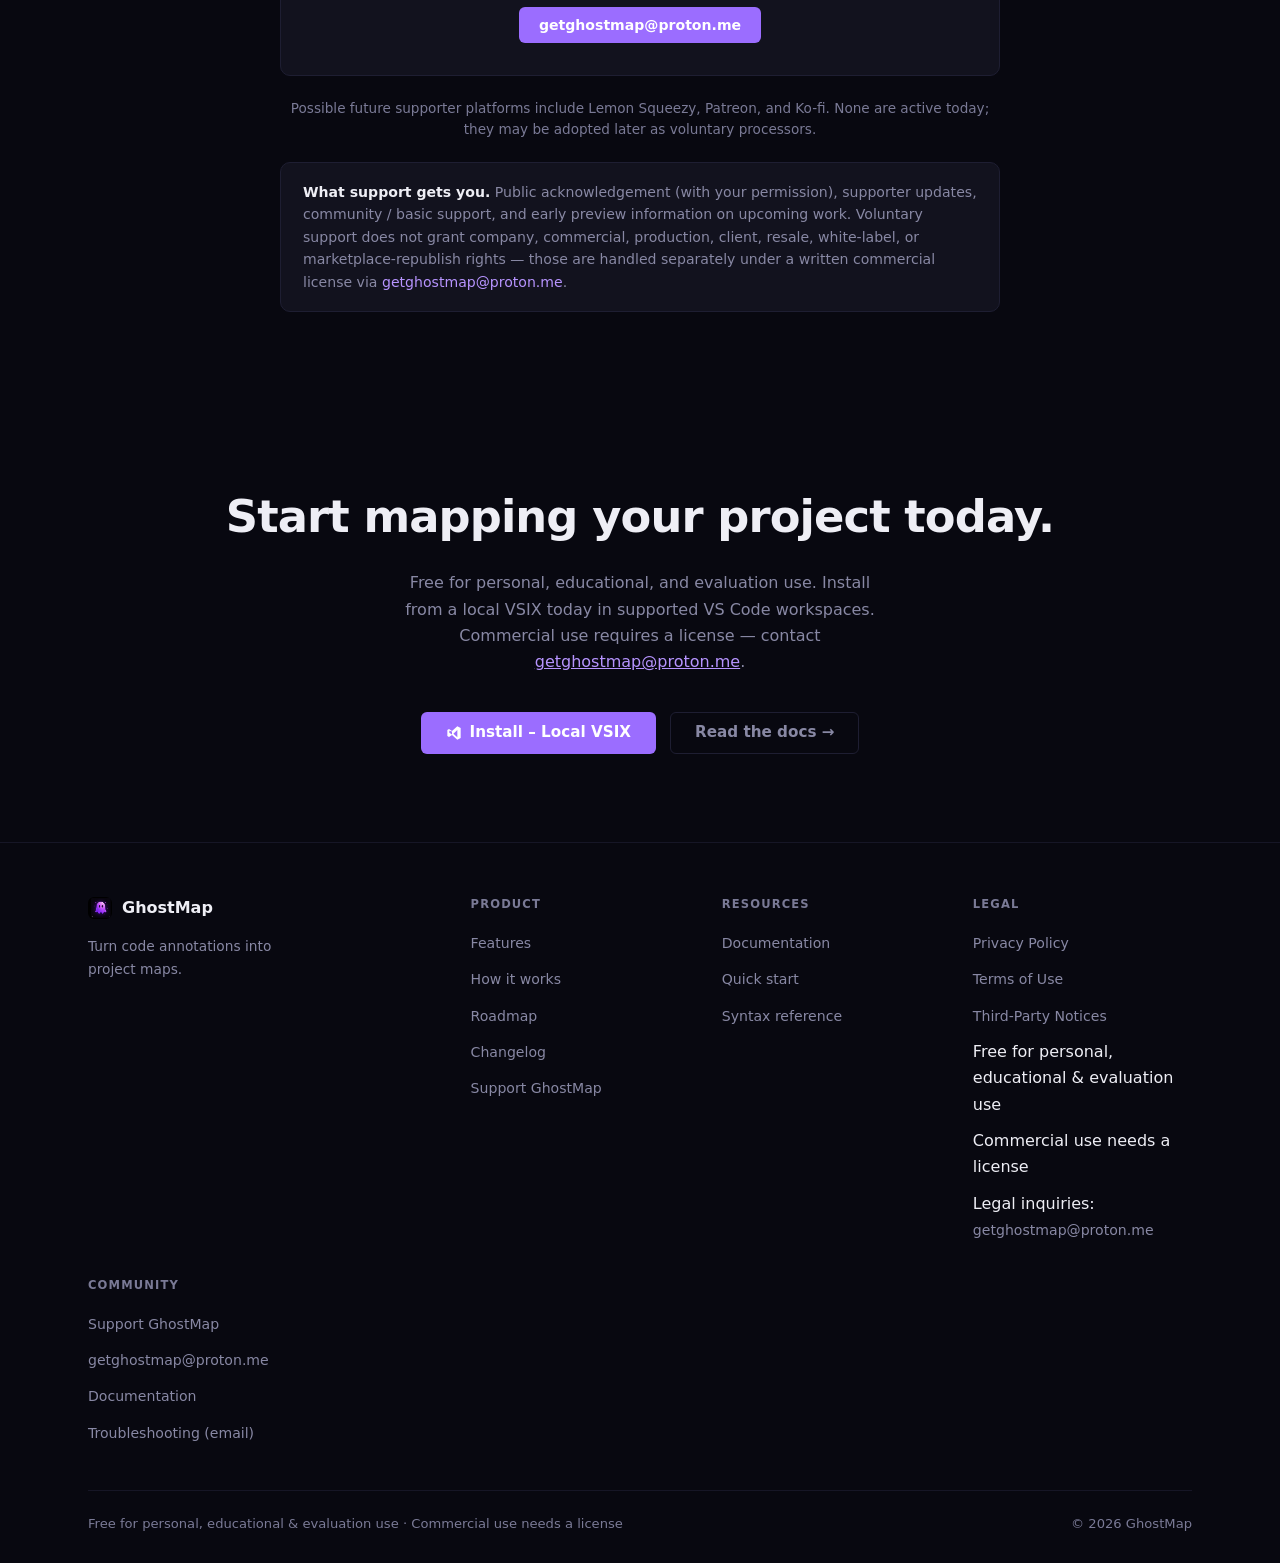
==== commit a211cd7c: "Merge pull request #4 from jojosenthusiast/chore/publication-hardening chore(publication): align liv" ====
--- a/index.html
+++ b/index.html
@@ -4,12 +4,12 @@
   <meta charset="UTF-8" />
   <meta name="viewport" content="width=device-width, initial-scale=1.0" />
   <title>GhostMap - Your code, mapped.</title>
-  <meta name="description" content="GhostMap transforms @ghost annotations into a live, navigable project map inside VS Code. Know your codebase at a glance." />
+  <meta name="description" content="GhostMap is a VS Code productivity tool that turns @ghost annotations into a live, navigable project map. Free for personal, educational, and evaluation use." />
   <link rel="icon" type="image/png" href="img/ghost-logo.png" />
   <link rel="preconnect" href="https://fonts.googleapis.com">
   <link rel="preconnect" href="https://fonts.gstatic.com" crossorigin>
   <link href="https://fonts.googleapis.com/css2?family=Space+Grotesk:wght@400;500;600;700;800&family=Inter:wght@400;500;600;700&family=JetBrains+Mono:wght@400;500;700&display=swap" rel="stylesheet">
-  <link rel="canonical" href="https://marxwellb.github.io/Ghostmap-site/" />
+  <link rel="canonical" href="https://ghostmap-liard.vercel.app/" />
   <meta name="theme-color" content="#080810" />
   <meta name="author" content="GhostMap contributors" />
   <meta name="referrer" content="strict-origin-when-cross-origin" />
@@ -19,7 +19,7 @@
   <meta property="og:site_name" content="GhostMap" />
   <meta property="og:title" content="GhostMap - Your code, mapped." />
   <meta property="og:description" content="A live, navigable map of your code inside VS Code. 19 languages. @ghost annotations. Zero telemetry." />
-  <meta property="og:url" content="https://marxwellb.github.io/Ghostmap-site/" />
+  <meta property="og:url" content="https://ghostmap-liard.vercel.app/" />
   <meta property="og:image" content="img/ghost-logo.png" />
   <meta name="twitter:card" content="summary_large_image" />
   <meta name="twitter:title" content="GhostMap - Your code, mapped." />
@@ -36,22 +36,14 @@
     "applicationCategory": "DeveloperApplication",
     "operatingSystem": "Windows, macOS, Linux",
     "description": "A live, navigable map of your code inside VS Code. 19 languages. @ghost annotations. Zero telemetry.",
-    "url": "https://marxwellb.github.io/Ghostmap-site/",
-    "downloadUrl": "https://github.com/MarxWellB/genesis/releases",
+    "url": "https://ghostmap-liard.vercel.app/",
     "softwareVersion": "0.5.0",
     "softwareRequirements": "Visual Studio Code 1.85 or higher",
-    "license": "https://opensource.org/licenses/MIT",
-    "offers": {
-      "@type": "Offer",
-      "price": "0",
-      "priceCurrency": "USD"
-    },
     "author": {
       "@type": "Organization",
       "name": "GhostMap contributors",
-      "url": "https://github.com/MarxWellB/genesis"
-    },
-    "isAccessibleForFree": true
+      "url": "https://ghostmap-liard.vercel.app/"
+    }
   }
   </script>
 </head>
@@ -60,7 +52,6 @@
 <a class="skip-link" href="#main">Skip to content</a>
 
 
-<!-- ═══ NAV ═══════════════════════════════════════════════ -->
 <header class="nav">
   <div class="container nav__inner">
     <a href="index.html" class="nav__brand">
@@ -72,21 +63,19 @@
         <li><a href="index.html">Home</a></li>
         <li><a href="pages/features.html">Features</a></li>
         <li><a href="pages/how-it-works.html">How it works</a></li>
-        <li><a href="pages/pricing.html">Pricing</a></li>
         <li><a href="pages/roadmap.html">Roadmap</a></li>
         <li><a href="pages/changelog.html">Changelog</a></li>
-        <li><a href="https://docs.ghostmap.dev" target="_blank" rel="noopener">Docs ↗</a></li>
+        <li><a href="https://ghostmap-docs.vercel.app/" target="_blank" rel="noopener">Docs ↗</a></li>
       </ul>
     </nav>
     <div class="nav__right">
-      <a href="pages/es/index.html" class="nav__lang">ES</a>
-      <a href="https://github.com/ghostmap" target="_blank" rel="noopener" class="btn btn--outline btn--sm">
-        <svg width="14" height="14" viewBox="0 0 24 24" fill="currentColor"><path d="M12 2C6.48 2 2 6.48 2 12c0 4.42 2.87 8.17 6.84 9.49.5.09.68-.22.68-.48v-1.7c-2.78.6-3.37-1.34-3.37-1.34-.45-1.16-1.11-1.47-1.11-1.47-.91-.62.07-.61.07-.61 1 .07 1.53 1.03 1.53 1.03.89 1.52 2.34 1.08 2.91.83.09-.65.35-1.08.63-1.33-2.22-.25-4.55-1.11-4.55-4.94 0-1.09.39-1.98 1.03-2.68-.1-.25-.45-1.27.1-2.64 0 0 .84-.27 2.75 1.02A9.56 9.56 0 0 1 12 6.8c.85 0 1.71.11 2.51.33 1.91-1.29 2.75-1.02 2.75-1.02.55 1.37.2 2.39.1 2.64.64.7 1.03 1.59 1.03 2.68 0 3.84-2.34 4.68-4.57 4.93.36.31.68.92.68 1.85v2.74c0 .27.18.58.69.48A10.01 10.01 0 0 0 22 12c0-5.52-4.48-10-10-10Z"/></svg>
-        GitHub
+      <a href="mailto:getghostmap@proton.me" class="btn btn--outline btn--sm">
+        <svg width="14" height="14" viewBox="0 0 24 24" fill="none" stroke="currentColor" stroke-width="2"><path d="M4 6h16v12H4z"/><path d="M4 6l8 7 8-7"/></svg>
+        Contact
       </a>
-      <a href="vscode:extension/ghostmap.ghostmap" class="btn btn--primary btn--sm">
+      <a href="https://ghostmap-docs.vercel.app/get-started/instalacion" class="btn btn--primary btn--sm">
         <svg width="14" height="14" viewBox="0 0 24 24" fill="currentColor"><path d="M17 2 9 9 4.5 6 2 7.5v9L4.5 18 9 15l8 7 5-2.4V4.4ZM9 14.2 5 11.5v-3L9 9.8Zm8 4.3-5.9-5.2L17 7.5Z"/></svg>
-        Install for VS Code
+        Install
       </a>
       <button class="nav__mobile-toggle" aria-label="Toggle navigation menu" aria-expanded="false" aria-controls="primary-nav">
         <svg width="22" height="22" viewBox="0 0 24 24" fill="none" stroke="currentColor" stroke-width="2"><path d="M3 6h18M3 12h18M3 18h18"/></svg>
@@ -95,36 +84,39 @@
   </div>
 </header>
 
-<!-- ═══ HERO ═══════════════════════════════════════════════ -->
 <main id="main">
   <div class="container">
     <div class="hero-split">
       <div class="hero-split__content">
         <div class="hero__eyebrow">
           <span class="dot"></span>
-          V1 - Coming soon to VS Code Marketplace
+          V1 0.5.0 - Local VSIX today · GitHub Releases post-tag · Marketplace planned · Open VSX planned
         </div>
         <h1>Your code,<br /><em>mapped.</em></h1>
         <p class="hero__sub">
-          GhostMap turns <code style="font-family:var(--font-mono);color:var(--violet);font-size:0.9em">@ghost</code> annotations
-          into a live project map inside VS Code -
-          a Ghost Tree that reflects your code's real structure, updated as you type.
+          GhostMap keeps refactors, review notes, and architectural context visible inside VS Code,
+          anchored to the code they describe and updated as you type.
         </p>
         <div class="hero__actions">
-          <a href="vscode:extension/ghostmap.ghostmap" class="btn btn--primary btn--lg">
+          <a href="https://ghostmap-docs.vercel.app/get-started/instalacion" class="btn btn--primary btn--lg">
             <svg width="16" height="16" viewBox="0 0 24 24" fill="currentColor"><path d="M17 2 9 9 4.5 6 2 7.5v9L4.5 18 9 15l8 7 5-2.4V4.4ZM9 14.2 5 11.5v-3L9 9.8Zm8 4.3-5.9-5.2L17 7.5Z"/></svg>
-            Install for VS Code
+            Install &#8211; Local VSIX
           </a>
           <a href="pages/how-it-works.html" class="btn btn--outline btn--lg">How it works</a>
         </div>
+        <p style="margin-top:14px;font-size:0.78rem;color:var(--text-faint);max-width:520px">
+          GhostMap is currently installed from a locally built VSIX. GitHub
+          Releases are planned as the post-tag VSIX channel once a public
+          release exists. The VS Code Marketplace listing is planned and
+          depends on publisher onboarding; Open VSX is the planned bridge for
+          VSCodium and other Open VSX-compatible editors.
+        </p>
         <div class="hero__meta">
-          <svg width="13" height="13" viewBox="0 0 24 24" fill="currentColor"><path d="M12 2 9.5 8.5 2.5 9l5.4 4.7L6.2 21 12 17.3 17.8 21l-1.7-7.3L21.5 9l-7-.5Z"/></svg>
-          <strong style="color:var(--text-muted)">1.2k+</strong>
-          &nbsp;·&nbsp; MIT License &nbsp;·&nbsp; Open Source
-        </div>
-      </div>
-
-      <!-- Ghost Tree mockup -->
+          <svg width="13" height="13" viewBox="0 0 24 24" fill="none" stroke="currentColor" stroke-width="2"><path d="M19 21 12 16 5 21V5a2 2 0 0 1 2-2h10a2 2 0 0 1 2 2Z"/></svg>
+          Free for personal, educational &amp; evaluation use &nbsp;·&nbsp; Commercial use needs a license
+        </div>
+      </div>
+
       <div class="ghost-glow" style="position:relative; z-index:1">
         <div class="panel">
           <div class="panel__bar">
@@ -136,8 +128,7 @@
             <span class="panel__title">GHOSTMAP - auth.service.ts</span>
           </div>
           <div style="display:grid; grid-template-columns:220px 1fr">
-            <!-- sidebar tree -->
-            <div style="border-right:1px solid var(--border); padding:14px 0">
+            <div style="padding:14px 0">
               <div class="tree">
                 <div class="tree-row">
                   <svg class="icon-c" width="13" height="13" viewBox="0 0 24 24" fill="currentColor"><rect x="3" y="3" width="7" height="7" rx="1"/><rect x="14" y="3" width="7" height="7" rx="1"/><rect x="3" y="14" width="7" height="7" rx="1"/><rect x="14" y="14" width="7" height="7" rx="1"/></svg>
@@ -188,7 +179,6 @@
                 </div>
               </div>
             </div>
-            <!-- code panel -->
             <div style="padding:14px 0 14px">
               <div class="code">
 <span class="line"><span class="ln">1</span><span class="kw">export class</span> <span class="cls">AuthService</span> {</span>
@@ -218,7 +208,6 @@
     </div>
   </div>
 
-  <!-- ═══ CONCEPTS STRIP ════════════════════════════════════ -->
   <section class="section section--bordered">
     <div class="container">
       <div class="section__head">
@@ -268,22 +257,21 @@
           <div class="feat-card__icon">
             <svg width="18" height="18" viewBox="0 0 24 24" fill="none" stroke="currentColor" stroke-width="2"><path d="M21 15a2 2 0 0 1-2 2H7l-4 4V5a2 2 0 0 1 2-2h14a2 2 0 0 1 2 2z"/></svg>
           </div>
-          <h3>Ghost Threads <span class="feat-card__tag">v2</span></h3>
-          <p>Code discussions tied to a specific block. Context, decisions, and Slack threads - attached to exactly the code they describe.</p>
+          <h3>Ghost Threads <span class="feat-card__tag">planned, not shipped</span></h3>
+          <p>Planned per-block discussions for decisions and open questions, attached to the code they describe.</p>
         </div>
 
         <div class="feat-card">
           <div class="feat-card__icon">
             <svg width="18" height="18" viewBox="0 0 24 24" fill="none" stroke="currentColor" stroke-width="2"><circle cx="12" cy="12" r="3"/><path d="M12 2v4M12 18v4M4.93 4.93l2.83 2.83M16.24 16.24l2.83 2.83M2 12h4M18 12h4M4.93 19.07l2.83-2.83M16.24 7.76l2.83-2.83"/></svg>
           </div>
-          <h3>Ghost Graph <span class="feat-card__tag">v2</span></h3>
-          <p>Visual flow maps that trace how variables, functions, and files connect - from declaration to last usage.</p>
+          <h3>Ghost Graph <span class="feat-card__tag">planned, not shipped</span></h3>
+          <p>Planned visual flow maps for how variables, functions, and files connect.</p>
         </div>
       </div>
     </div>
   </section>
 
-  <!-- ═══ MULTI-LANGUAGE ════════════════════════════════════ -->
   <section class="section section--bordered">
     <div class="container">
       <div style="display:grid;grid-template-columns:1fr 1.4fr;gap:60px;align-items:center">
@@ -291,8 +279,8 @@
           <div class="section__label">Ghost Engine</div>
           <h2 class="section__title">19 languages.<br />One consistent map.</h2>
           <p class="section__desc" style="margin-bottom:24px">
-            GhostMap's language engine stacks LSP, Tree-sitter WASM, and regex fallback
-            so your Ghost Tree works regardless of what's installed.
+            GhostMap uses the best available extractor for each supported language,
+            then falls back gracefully when editor language services are unavailable.
           </p>
           <a href="pages/features.html#languages" class="btn btn--outline">See full support matrix →</a>
         </div>
@@ -323,12 +311,17 @@
             <span style="display:flex;align-items:center;gap:6px"><span style="display:inline-block;width:8px;height:8px;border-radius:50%;background:var(--amber)"></span>Best-effort</span>
             <span style="display:flex;align-items:center;gap:6px"><span style="display:inline-block;width:8px;height:8px;border-radius:50%;background:var(--red)"></span>Top-level only</span>
           </div>
+          <p style="margin-top:14px;font-size:0.78rem;color:var(--text-faint);max-width:560px">
+            19 languages ship today. A separate language-pack expansion
+            workstream (~20 more languages) is on the roadmap but gated on
+            Tree-sitter grammar packaging, query validity, and fixture
+            coverage &#8211; it is not currently advertised as supported.
+          </p>
         </div>
       </div>
     </div>
   </section>
 
-  <!-- ═══ SCREENSHOT ════════════════════════════════════════ -->
   <section class="section section--bordered">
     <div class="container">
       <div class="section__head section__head--center">
@@ -336,18 +329,17 @@
         <h2 class="section__title">What GhostMap looks like in your editor</h2>
       </div>
       <div class="feat-hero-screenshot ghost-glow" style="max-width:900px;margin:0 auto">
-        <img src="img/screenshot-vscode.png" loading="lazy" decoding="async" width="1800" height="1100" alt="GhostMap running in VS Code showing the Ghost Tree panel with multiple languages" />
+        <img src="img/screenshot-vscode.png" loading="lazy" decoding="async" width="1842" height="747" alt="GhostMap running in VS Code showing the Ghost Tree panel with multiple languages" />
       </div>
     </div>
   </section>
 
-  <!-- ═══ ROADMAP PREVIEW ═══════════════════════════════════ -->
   <section class="section section--bordered">
     <div class="container">
       <div class="section__head">
         <div class="section__label">Roadmap</div>
         <h2 class="section__title">Where GhostMap is going</h2>
-        <p class="section__desc">V1 is a focused tool for any dev. V2 adds collaboration and intelligence for teams.</p>
+        <p class="section__desc">V1 is a focused local VS Code tool: per-file Ghost Tree and local cache. V2 is the workspace-indexing direction, with team-oriented integrations sketched but not shipped.</p>
       </div>
       <div class="roadmap-split">
         <div class="roadmap-card roadmap-card--v1">
@@ -369,29 +361,29 @@
             <li>
               <span class="ring"></span>
               <div>
-                <h4>Ghost Comments <span class="vision-tag">invisible annotations</span></h4>
-                <p>Annotations move out of source code into the Ghost Index. Your code stays clean; GhostMap renders them as overlays.</p>
+                <h4>Ghost Comments <span class="vision-tag">planned, not shipped</span></h4>
+                <p>Future annotations could move out of source code into overlays while preserving context.</p>
               </div>
             </li>
             <li>
               <span class="ring"></span>
               <div>
-                <h4>Ghost Threads <span class="vision-tag">code discussions</span></h4>
-                <p>Per-block conversations - decisions, Slack context, and open questions - attached to the exact code they describe.</p>
+                <h4>Ghost Threads <span class="vision-tag">planned, not shipped</span></h4>
+                <p>Future per-block conversations for decisions and open questions.</p>
               </div>
             </li>
             <li>
               <span class="ring"></span>
               <div>
-                <h4>Ghost Graph <span class="vision-tag">code flow</span></h4>
-                <p>Visual graphs tracing variables and functions across files, from definition to last use.</p>
+                <h4>Ghost Graph <span class="vision-tag">planned, not shipped</span></h4>
+                <p>Future visual graphs tracing variables and functions across files.</p>
               </div>
             </li>
             <li>
               <span class="ring"></span>
               <div>
-                <h4>Agile integration <span class="vision-tag">enterprise</span></h4>
-                <p>Status changes flow to Jira. Sprint urgency surfaces in the Ghost Tree. Automatic commits on review approval.</p>
+                <h4>Agile integration <span class="vision-tag">planned, not shipped</span></h4>
+                <p>Future team integrations could connect status, urgency, and review context after explicit privacy review.</p>
               </div>
             </li>
           </ul>
@@ -403,23 +395,61 @@
     </div>
   </section>
 
-  <!-- ═══ FINAL CTA ══════════════════════════════════════════ -->
+  <section class="section section--bordered" id="support">
+    <div class="container">
+      <div class="section__head section__head--center">
+        <div class="section__label">Support GhostMap</div>
+        <h2 class="section__title">Help GhostMap keep shipping.</h2>
+        <p class="section__desc">
+          GhostMap is a maintainer-led project. Voluntary support keeps the
+          extension, the docs, and the language pack expansion moving.
+          Support is voluntary and does <strong>not</strong> grant commercial
+          rights &mdash; commercial use needs a separate license.
+        </p>
+      </div>
+
+      <div class="support">
+        <div class="support__cta">
+          <div class="support__cta-icon">
+            <svg width="20" height="20" viewBox="0 0 24 24" fill="none" stroke="currentColor" stroke-width="2"><path d="M4 4h16v16H4z"/><path d="M22 6 12 13 2 6"/></svg>
+          </div>
+          <h3 class="support__cta-title">Email the maintainer</h3>
+          <p class="support__cta-text">Voluntary support, commercial licensing, partnership questions, and direct support all go through one channel today.</p>
+          <a href="mailto:getghostmap@proton.me" class="btn btn--primary">getghostmap@proton.me</a>
+        </div>
+
+        <p class="support__future">
+          Possible future supporter platforms include Lemon Squeezy, Patreon, and Ko-fi. None are active today; they may be adopted later as voluntary processors.
+        </p>
+
+        <div class="support__note">
+          <strong>What support gets you.</strong>
+          Public acknowledgement (with your permission), supporter updates,
+          community / basic support, and early preview information on
+          upcoming work. Voluntary support does not grant company, commercial,
+          production, client, resale, white-label, or marketplace-republish
+          rights &mdash; those are handled separately under a written commercial
+          license via <a href="mailto:getghostmap@proton.me">getghostmap@proton.me</a>.
+        </div>
+      </div>
+    </div>
+  </section>
+
   <section class="cta-block">
     <div class="container">
       <h2>Start mapping your project today.</h2>
-      <p>Free, open source, and built for any developer. Install in seconds.</p>
+      <p>Free for personal, educational, and evaluation use. Install from a local VSIX today in supported VS Code workspaces. Commercial use requires a license &mdash; contact <a href="mailto:getghostmap@proton.me" style="color:var(--violet-bright)">getghostmap@proton.me</a>.</p>
       <div style="display:flex;justify-content:center;gap:14px;flex-wrap:wrap">
-        <a href="vscode:extension/ghostmap.ghostmap" class="btn btn--primary btn--lg">
+        <a href="https://ghostmap-docs.vercel.app/get-started/instalacion" class="btn btn--primary btn--lg">
           <svg width="16" height="16" viewBox="0 0 24 24" fill="currentColor"><path d="M17 2 9 9 4.5 6 2 7.5v9L4.5 18 9 15l8 7 5-2.4V4.4ZM9 14.2 5 11.5v-3L9 9.8Zm8 4.3-5.9-5.2L17 7.5Z"/></svg>
-          Install for VS Code
+          Install &#8211; Local VSIX
         </a>
-        <a href="https://docs.ghostmap.dev" class="btn btn--outline btn--lg">Read the docs →</a>
+        <a href="https://ghostmap-docs.vercel.app/" class="btn btn--outline btn--lg">Read the docs →</a>
       </div>
     </div>
   </section>
 </main>
 
-<!-- ═══ FOOTER ════════════════════════════════════════════ -->
 <footer class="footer">
   <div class="container">
     <div class="footer__grid">
@@ -435,17 +465,17 @@
         <ul>
           <li><a href="pages/features.html">Features</a></li>
           <li><a href="pages/how-it-works.html">How it works</a></li>
-          <li><a href="pages/pricing.html">Pricing</a></li>
           <li><a href="pages/roadmap.html">Roadmap</a></li>
           <li><a href="pages/changelog.html">Changelog</a></li>
+          <li><a href="#support">Support GhostMap</a></li>
         </ul>
       </div>
       <div class="footer__col">
         <h4>Resources</h4>
         <ul>
-          <li><a href="https://docs.ghostmap.dev">Documentation</a></li>
-          <li><a href="https://docs.ghostmap.dev/get-started/instalacion">Quick start</a></li>
-          <li><a href="https://docs.ghostmap.dev/reference/sintaxis">Syntax reference</a></li>
+          <li><a href="https://ghostmap-docs.vercel.app/">Documentation</a></li>
+          <li><a href="https://ghostmap-docs.vercel.app/get-started/instalacion">Quick start</a></li>
+          <li><a href="https://ghostmap-docs.vercel.app/reference/sintaxis">Syntax reference</a></li>
         </ul>
       </div>
       <div class="footer__col">
@@ -454,19 +484,23 @@
           <li><a href="pages/privacy.html">Privacy Policy</a></li>
           <li><a href="pages/terms.html">Terms of Use</a></li>
           <li><a href="pages/notices.html">Third-Party Notices</a></li>
+          <li>Free for personal, educational &amp; evaluation use</li>
+          <li>Commercial use needs a license</li>
+          <li>Legal inquiries: <a href="mailto:getghostmap@proton.me">getghostmap@proton.me</a></li>
         </ul>
       </div>
       <div class="footer__col">
         <h4>Community</h4>
         <ul>
-          <li><a href="https://github.com/ghostmap" target="_blank" rel="noopener">GitHub</a></li>
-          <li><a href="https://github.com/ghostmap/discussions" target="_blank" rel="noopener">Discussions</a></li>
-          <li><a href="https://github.com/ghostmap/issues" target="_blank" rel="noopener">Issues</a></li>
+          <li><a href="#support">Support GhostMap</a></li>
+          <li><a href="mailto:getghostmap@proton.me">getghostmap@proton.me</a></li>
+          <li><a href="https://ghostmap-docs.vercel.app/">Documentation</a></li>
+          <li><a href="mailto:getghostmap@proton.me">Troubleshooting (email)</a></li>
         </ul>
       </div>
     </div>
     <div class="footer__bottom">
-      <span>MIT Licensed · Made with 💜 by developers</span>
+      <span>Free for personal, educational &amp; evaluation use · Commercial use needs a license</span>
       <span>© <span id="year">2026</span> GhostMap</span>
     </div>
   </div>
--- a/css/styles.css
+++ b/css/styles.css
@@ -0,0 +1,991 @@
+/* ============================================================
+   GhostMap — Design System
+   Palette: near-black bg, violet accent, ghost-glow signature
+   Type: Space Grotesk (display) + Inter (body) + JetBrains Mono (code)
+   Signature: Ghost glow — a soft violet aura around key elements
+   ============================================================ */
+
+:root {
+  /* Palette */
+  --bg:           #080810;
+  --bg-2:         #0e0e1a;
+  --bg-3:         #131325;
+  --surface:      #12121e;
+  --surface-2:    #191928;
+  --border:       #1e1e32;
+  --border-soft:  #161626;
+
+  --text:         #eeeef5;
+  --text-muted:   #8888a4;
+  --text-faint:   #7a7a96;
+
+  --violet:       #9b6dff;
+  --violet-bright:#b794ff;
+  --violet-dim:   rgba(155, 109, 255, 0.15);
+  --violet-glow:  rgba(155, 109, 255, 0.25);
+
+  --green:        #4ade80;
+  --blue:         #60a5fa;
+  --amber:        #fbbf24;
+  --red:          #f87171;
+
+  /* Type */
+  --font-display: 'Space Grotesk', system-ui, sans-serif;
+  --font-body:    'Inter', system-ui, sans-serif;
+  --font-mono:    'JetBrains Mono', 'Fira Code', monospace;
+
+  /* Radii */
+  --r-sm: 6px;
+  --r:    10px;
+  --r-lg: 16px;
+
+  --container: 1160px;
+}
+
+*, *::before, *::after { box-sizing: border-box; }
+html { scroll-behavior: smooth; }
+
+body {
+  margin: 0;
+  background: var(--bg);
+  color: var(--text);
+  font-family: var(--font-body);
+  font-size: 16px;
+  line-height: 1.65;
+  -webkit-font-smoothing: antialiased;
+}
+
+img { display: block; max-width: 100%; }
+a { color: inherit; }
+
+.container {
+  max-width: var(--container);
+  margin: 0 auto;
+  padding: 0 28px;
+}
+
+/* ── Navbar ─────────────────────────────────────────────── */
+
+.nav {
+  position: sticky;
+  top: 0;
+  z-index: 100;
+  background: rgba(8, 8, 16, 0.85);
+  backdrop-filter: blur(12px);
+  border-bottom: 1px solid var(--border-soft);
+}
+
+.nav__inner {
+  display: flex;
+  align-items: center;
+  height: 60px;
+  gap: 40px;
+}
+
+.nav__brand {
+  display: flex;
+  align-items: center;
+  gap: 10px;
+  text-decoration: none;
+  font-family: var(--font-display);
+  font-weight: 700;
+  font-size: 1.05rem;
+  letter-spacing: -0.01em;
+  flex-shrink: 0;
+}
+
+.nav__brand img {
+  width: 28px;
+  height: 28px;
+  border-radius: 8px;
+}
+
+.nav__links {
+  display: flex;
+  align-items: center;
+  gap: 4px;
+  list-style: none;
+  margin: 0;
+  padding: 0;
+  flex: 1;
+}
+
+.nav__links a {
+  text-decoration: none;
+  color: var(--text-muted);
+  font-size: 0.88rem;
+  font-weight: 500;
+  padding: 6px 12px;
+  border-radius: var(--r-sm);
+  transition: color 0.15s, background 0.15s;
+  white-space: nowrap;
+}
+
+.nav__links a:hover,
+.nav__links a.active {
+  color: var(--text);
+  background: var(--surface);
+}
+
+.nav__right {
+  display: flex;
+  align-items: center;
+  gap: 12px;
+  margin-left: auto;
+}
+
+.nav__lang {
+  font-size: 0.82rem;
+  color: var(--text-faint);
+  text-decoration: none;
+  padding: 4px 8px;
+  border-radius: var(--r-sm);
+  border: 1px solid var(--border);
+  transition: color 0.15s, border-color 0.15s;
+}
+.nav__lang:hover { color: var(--text-muted); border-color: var(--violet); }
+
+.nav__mobile-toggle {
+  display: none;
+  background: none;
+  border: none;
+  color: var(--text);
+  cursor: pointer;
+  padding: 6px;
+}
+
+/* ── Buttons ─────────────────────────────────────────────── */
+
+.btn {
+  display: inline-flex;
+  align-items: center;
+  gap: 8px;
+  font-family: var(--font-body);
+  font-weight: 600;
+  font-size: 0.88rem;
+  text-decoration: none;
+  padding: 0.6rem 1.2rem;
+  border-radius: var(--r-sm);
+  border: 1px solid transparent;
+  cursor: pointer;
+  transition: transform 0.15s, box-shadow 0.15s, border-color 0.15s, background 0.15s;
+  white-space: nowrap;
+  line-height: 1;
+}
+
+.btn--primary {
+  background: var(--violet);
+  color: #fff;
+  box-shadow: 0 0 0 0 var(--violet-glow);
+}
+.btn--primary:hover {
+  transform: translateY(-1px);
+  box-shadow: 0 8px 28px var(--violet-glow);
+}
+
+.btn--outline {
+  background: transparent;
+  border-color: var(--border);
+  color: var(--text-muted);
+}
+.btn--outline:hover {
+  border-color: var(--violet);
+  color: var(--text);
+}
+
+.btn--lg { padding: 0.75rem 1.5rem; font-size: 0.95rem; }
+.btn--sm { padding: 0.4rem 0.85rem; font-size: 0.82rem; }
+
+/* ── Ghost Glow — the signature element ─────────────────── */
+/* Used sparingly on key visuals to give them the "ghost aura" */
+
+.ghost-glow {
+  position: relative;
+}
+.ghost-glow::before {
+  content: '';
+  position: absolute;
+  inset: -40px;
+  background: radial-gradient(ellipse at center, var(--violet-glow) 0%, transparent 70%);
+  pointer-events: none;
+  border-radius: 50%;
+  animation: pulse-glow 4s ease-in-out infinite;
+}
+
+@keyframes pulse-glow {
+  0%, 100% { opacity: 0.6; transform: scale(1); }
+  50%       { opacity: 1;   transform: scale(1.08); }
+}
+
+/* ── Page hero ───────────────────────────────────────────── */
+
+.hero {
+  padding: 80px 0 64px;
+  position: relative;
+  overflow: hidden;
+}
+
+.hero::after {
+  content: '';
+  position: absolute;
+  top: -160px;
+  left: 50%;
+  transform: translateX(-50%);
+  width: 800px;
+  height: 400px;
+  background: radial-gradient(ellipse, rgba(155,109,255,0.12) 0%, transparent 70%);
+  pointer-events: none;
+}
+
+.hero--center { text-align: center; }
+.hero--center .hero__sub { margin: 0 auto; }
+
+.hero__eyebrow {
+  display: inline-flex;
+  align-items: center;
+  gap: 8px;
+  font-size: 0.78rem;
+  font-weight: 700;
+  letter-spacing: 0.08em;
+  text-transform: uppercase;
+  color: var(--violet);
+  background: var(--violet-dim);
+  border: 1px solid rgba(155,109,255,0.3);
+  border-radius: 999px;
+  padding: 0.28rem 0.85rem;
+  margin-bottom: 20px;
+}
+
+.hero__eyebrow .dot {
+  width: 6px; height: 6px;
+  border-radius: 50%;
+  background: var(--violet);
+  animation: blink 2s ease-in-out infinite;
+}
+
+@keyframes blink {
+  0%, 100% { opacity: 1; }
+  50%       { opacity: 0.3; }
+}
+
+.hero h1 {
+  font-family: var(--font-display);
+  font-size: clamp(2.4rem, 5vw, 3.8rem);
+  font-weight: 800;
+  letter-spacing: -0.025em;
+  line-height: 1.06;
+  margin: 0 0 20px;
+}
+
+.hero h1 em {
+  font-style: normal;
+  color: var(--violet-bright);
+}
+
+.hero__sub {
+  color: var(--text-muted);
+  font-size: 1.05rem;
+  max-width: 520px;
+  margin: 0 0 36px;
+}
+
+.hero__actions {
+  display: flex;
+  align-items: center;
+  gap: 14px;
+  flex-wrap: wrap;
+}
+
+.hero--center .hero__actions { justify-content: center; }
+
+.hero__meta {
+  margin-top: 20px;
+  display: flex;
+  align-items: center;
+  gap: 8px;
+  font-size: 0.82rem;
+  color: var(--text-faint);
+}
+
+.hero--center .hero__meta { justify-content: center; }
+
+/* ── Section wrappers ────────────────────────────────────── */
+
+.section {
+  padding: 80px 0;
+}
+
+.section--bordered {
+  border-top: 1px solid var(--border-soft);
+}
+
+.section__label {
+  font-size: 0.75rem;
+  font-weight: 700;
+  letter-spacing: 0.12em;
+  text-transform: uppercase;
+  color: var(--violet);
+  margin-bottom: 10px;
+}
+
+.section__title {
+  font-family: var(--font-display);
+  font-size: clamp(1.6rem, 3vw, 2.2rem);
+  font-weight: 800;
+  letter-spacing: -0.015em;
+  margin: 0 0 14px;
+}
+
+.section__desc {
+  color: var(--text-muted);
+  max-width: 560px;
+  margin: 0;
+}
+
+.section__head {
+  margin-bottom: 52px;
+}
+
+.section__head--center {
+  text-align: center;
+}
+
+.section__head--center .section__desc {
+  margin: 0 auto;
+}
+
+/* ── Code / Tree panels ──────────────────────────────────── */
+
+.panel {
+  background: var(--surface);
+  border: 1px solid var(--border);
+  border-radius: var(--r);
+  overflow: hidden;
+}
+
+.panel__bar {
+  display: flex;
+  align-items: center;
+  gap: 8px;
+  padding: 10px 14px;
+  border-bottom: 1px solid var(--border);
+  background: var(--bg-2);
+}
+
+.panel__dots { display: flex; gap: 6px; }
+.panel__dot { width: 10px; height: 10px; border-radius: 50%; }
+.panel__dot--r { background: #ff5f56; }
+.panel__dot--y { background: #ffbd2e; }
+.panel__dot--g { background: #27c93f; }
+
+.panel__title {
+  font-family: var(--font-mono);
+  font-size: 0.75rem;
+  color: var(--text-faint);
+  margin-left: 4px;
+}
+
+.panel__body {
+  padding: 18px 20px;
+}
+
+/* Code syntax colors */
+.code { font-family: var(--font-mono); font-size: 0.82rem; line-height: 1.7; white-space: pre; overflow-x: auto; }
+.code .ln  { display: inline-block; width: 24px; color: var(--text-faint); text-align: right; margin-right: 16px; user-select: none; }
+.code .kw  { color: #c792ea; }
+.code .fn  { color: #82aaff; }
+.code .cls { color: var(--violet-bright); }
+.code .str { color: #c3e88d; }
+.code .num { color: #f78c6c; }
+.code .cm  { color: var(--text-faint); }
+.code .gh  { color: var(--violet); }   /* @ghost annotation */
+.code .gs  { color: var(--amber); }    /* ghost status */
+.code .gd  { color: var(--green); }    /* ghost done */
+.code .line { display: block; }
+.code .line--hl {
+  background: rgba(155,109,255,0.18);
+  margin: 0 -20px;
+  padding: 0 20px;
+  border-radius: 3px;
+}
+
+/* Ghost Tree */
+.tree { font-family: var(--font-mono); font-size: 0.8rem; }
+.tree-row {
+  display: flex;
+  align-items: center;
+  gap: 6px;
+  padding: 4px 0;
+  color: var(--text-muted);
+}
+.tree-row--i1 { padding-left: 18px; }
+.tree-row--i2 { padding-left: 36px; }
+.tree-row--i3 { padding-left: 54px; }
+.tree-row__name { color: var(--text); }
+.tree-row__badge {
+  margin-left: auto;
+  font-size: 0.68rem;
+  font-weight: 700;
+  letter-spacing: 0.04em;
+  padding: 1px 6px;
+  border-radius: 4px;
+}
+.badge--todo     { color: var(--blue);  background: rgba(96,165,250,0.12); }
+.badge--review   { color: var(--amber); background: rgba(251,191,36,0.12); }
+.badge--done     { color: var(--green); background: rgba(74,222,128,0.12); }
+.badge--progress { color: var(--violet-bright); background: var(--violet-dim); }
+
+.icon-c  { color: var(--violet-bright); flex-shrink: 0; }
+.icon-f  { color: var(--blue); flex-shrink: 0; }
+.icon-a  { color: var(--green); flex-shrink: 0; }
+.icon-ch { color: var(--text-faint); flex-shrink: 0; }
+
+/* ── Home: split hero ────────────────────────────────────── */
+
+.hero-split {
+  display: grid;
+  grid-template-columns: 1fr 1.1fr;
+  gap: 60px;
+  align-items: center;
+  padding: 72px 0 56px;
+  position: relative;
+}
+
+.hero-split::after {
+  content: '';
+  position: absolute;
+  top: -100px; right: -200px;
+  width: 600px; height: 600px;
+  background: radial-gradient(ellipse, rgba(155,109,255,0.1) 0%, transparent 65%);
+  pointer-events: none;
+}
+
+/* ── Feature cards ───────────────────────────────────────── */
+
+.features-grid {
+  display: grid;
+  grid-template-columns: repeat(3, 1fr);
+  gap: 20px;
+}
+
+.feat-card {
+  background: var(--surface);
+  border: 1px solid var(--border);
+  border-radius: var(--r);
+  padding: 24px;
+  transition: border-color 0.2s, transform 0.2s;
+}
+
+.feat-card:hover {
+  border-color: rgba(155,109,255,0.4);
+  transform: translateY(-2px);
+}
+
+.feat-card__icon {
+  width: 38px; height: 38px;
+  border-radius: 9px;
+  background: var(--violet-dim);
+  display: flex;
+  align-items: center;
+  justify-content: center;
+  color: var(--violet-bright);
+  margin-bottom: 16px;
+}
+
+.feat-card h3 {
+  font-family: var(--font-display);
+  font-size: 0.95rem;
+  font-weight: 700;
+  margin: 0 0 8px;
+  display: flex;
+  align-items: center;
+  gap: 8px;
+}
+
+.feat-card__tag {
+  font-size: 0.68rem;
+  font-weight: 700;
+  letter-spacing: 0.06em;
+  color: var(--violet);
+  background: var(--violet-dim);
+  border-radius: 4px;
+  padding: 1px 6px;
+}
+
+.feat-card p {
+  margin: 0;
+  font-size: 0.88rem;
+  color: var(--text-muted);
+  line-height: 1.6;
+}
+
+/* ── Support section ─────────────────────────────────────── */
+
+.support {
+  max-width: 720px;
+  margin: 0 auto;
+  display: flex;
+  flex-direction: column;
+  gap: 22px;
+}
+
+.support__cta {
+  background: var(--surface);
+  border: 1px solid var(--border);
+  border-radius: var(--r);
+  padding: 32px 28px;
+  text-align: center;
+}
+
+.support__cta-icon {
+  width: 44px;
+  height: 44px;
+  border-radius: 10px;
+  background: var(--violet-dim);
+  color: var(--violet-bright);
+  display: inline-flex;
+  align-items: center;
+  justify-content: center;
+  margin-bottom: 14px;
+}
+
+.support__cta-title {
+  font-family: var(--font-display);
+  font-size: 1.1rem;
+  font-weight: 700;
+  margin: 0 0 10px;
+  color: var(--text);
+}
+
+.support__cta-text {
+  margin: 0 0 18px;
+  font-size: 0.92rem;
+  color: var(--text-muted);
+  line-height: 1.6;
+}
+
+.support__future {
+  margin: 0;
+  font-size: 0.85rem;
+  color: var(--text-faint);
+  text-align: center;
+  line-height: 1.55;
+}
+
+.support__note {
+  margin: 0;
+  padding: 18px 22px;
+  background: var(--surface);
+  border: 1px solid var(--border);
+  border-radius: var(--r);
+  font-size: 0.88rem;
+  color: var(--text-muted);
+  line-height: 1.6;
+}
+
+.support__note strong {
+  color: var(--text);
+}
+
+.support__note a {
+  color: var(--violet-bright);
+  text-decoration: none;
+}
+
+/* ── Language grid ───────────────────────────────────────── */
+
+.lang-grid {
+  display: flex;
+  flex-wrap: wrap;
+  gap: 10px;
+}
+
+.lang-pill {
+  display: flex;
+  align-items: center;
+  gap: 8px;
+  background: var(--surface);
+  border: 1px solid var(--border);
+  border-radius: 999px;
+  padding: 6px 14px;
+  font-size: 0.84rem;
+  font-weight: 500;
+  color: var(--text-muted);
+  transition: border-color 0.15s, color 0.15s;
+}
+
+.lang-pill:hover {
+  border-color: var(--violet);
+  color: var(--text);
+}
+
+.lang-pill .tier { width: 8px; height: 8px; border-radius: 50%; flex-shrink: 0; }
+.tier--1 { background: var(--green); }
+.tier--2 { background: var(--amber); }
+.tier--3 { background: var(--red); }
+
+/* ── How it works: steps ─────────────────────────────────── */
+
+.steps {
+  display: grid;
+  grid-template-columns: repeat(3, 1fr);
+  gap: 2px;
+  background: var(--border-soft);
+  border-radius: var(--r-lg);
+  overflow: hidden;
+}
+
+.step {
+  background: var(--surface);
+  padding: 32px 28px;
+  position: relative;
+}
+
+.step__num {
+  font-family: var(--font-display);
+  font-size: 2.5rem;
+  font-weight: 800;
+  color: var(--border);
+  line-height: 1;
+  margin-bottom: 16px;
+  letter-spacing: -0.03em;
+}
+
+.step h3 {
+  font-family: var(--font-display);
+  font-size: 1rem;
+  font-weight: 700;
+  margin: 0 0 8px;
+  color: var(--text);
+}
+
+.step p {
+  margin: 0;
+  font-size: 0.88rem;
+  color: var(--text-muted);
+}
+
+.step__tag {
+  display: inline-block;
+  font-family: var(--font-mono);
+  font-size: 0.72rem;
+  color: var(--violet);
+  background: var(--violet-dim);
+  border-radius: 4px;
+  padding: 2px 8px;
+  margin-bottom: 14px;
+}
+
+/* ── Roadmap ─────────────────────────────────────────────── */
+
+.roadmap-split {
+  display: grid;
+  grid-template-columns: 1fr 1fr;
+  gap: 24px;
+}
+
+.roadmap-card {
+  background: var(--surface);
+  border: 1px solid var(--border);
+  border-radius: var(--r);
+  padding: 30px;
+}
+
+.roadmap-card__label {
+  font-size: 0.72rem;
+  font-weight: 800;
+  letter-spacing: 0.1em;
+  text-transform: uppercase;
+  margin-bottom: 22px;
+}
+
+.roadmap-card--v1 .roadmap-card__label { color: var(--green); }
+.roadmap-card--v2 .roadmap-card__label { color: var(--violet-bright); }
+
+.checklist {
+  list-style: none;
+  margin: 0; padding: 0;
+  display: flex;
+  flex-direction: column;
+  gap: 12px;
+}
+
+.checklist li {
+  display: flex;
+  align-items: flex-start;
+  gap: 10px;
+  font-size: 0.9rem;
+  color: var(--text);
+}
+
+.checklist svg { flex-shrink: 0; margin-top: 2px; }
+
+.vision-list {
+  list-style: none;
+  margin: 0; padding: 0;
+  display: flex;
+  flex-direction: column;
+  gap: 20px;
+}
+
+.vision-list li { display: flex; gap: 14px; }
+
+.vision-list .ring {
+  flex-shrink: 0;
+  margin-top: 4px;
+  width: 16px; height: 16px;
+  border-radius: 50%;
+  border: 2px solid var(--violet);
+}
+
+.vision-list h4 {
+  font-family: var(--font-display);
+  font-size: 0.92rem;
+  font-weight: 700;
+  margin: 0 0 4px;
+  display: flex;
+  align-items: center;
+  gap: 8px;
+}
+
+.vision-list p { margin: 0; font-size: 0.86rem; color: var(--text-muted); }
+
+.vision-tag {
+  font-family: var(--font-mono);
+  font-size: 0.68rem;
+  color: var(--violet);
+  background: var(--violet-dim);
+  border-radius: 4px;
+  padding: 1px 6px;
+  font-weight: normal;
+}
+
+/* ── CTA final ───────────────────────────────────────────── */
+
+.cta-block {
+  text-align: center;
+  padding: 88px 0;
+}
+
+.cta-block h2 {
+  font-family: var(--font-display);
+  font-size: clamp(1.8rem, 3.5vw, 2.8rem);
+  font-weight: 800;
+  letter-spacing: -0.02em;
+  margin: 0 0 16px;
+}
+
+.cta-block p {
+  color: var(--text-muted);
+  max-width: 480px;
+  margin: 0 auto 36px;
+}
+
+/* ── Footer ──────────────────────────────────────────────── */
+
+.footer {
+  border-top: 1px solid var(--border-soft);
+  padding: 52px 0 28px;
+}
+
+.footer__grid {
+  display: grid;
+  grid-template-columns: 1.6fr 1fr 1fr 1fr;
+  gap: 32px;
+  margin-bottom: 44px;
+}
+
+.footer__brand {
+  display: flex;
+  align-items: center;
+  gap: 10px;
+  font-family: var(--font-display);
+  font-weight: 700;
+  margin-bottom: 12px;
+}
+
+.footer__brand img { width: 24px; border-radius: 6px; }
+
+.footer__tagline {
+  font-size: 0.86rem;
+  color: var(--text-muted);
+  max-width: 200px;
+}
+
+.footer__col h4 {
+  font-size: 0.72rem;
+  font-weight: 700;
+  letter-spacing: 0.1em;
+  text-transform: uppercase;
+  color: var(--text-faint);
+  margin: 0 0 16px;
+}
+
+.footer__col ul {
+  list-style: none;
+  margin: 0; padding: 0;
+  display: flex;
+  flex-direction: column;
+  gap: 10px;
+}
+
+.footer__col a {
+  font-size: 0.88rem;
+  color: var(--text-muted);
+  text-decoration: none;
+  transition: color 0.15s;
+}
+
+.footer__col a:hover { color: var(--text); }
+
+.footer__bottom {
+  border-top: 1px solid var(--border-soft);
+  padding-top: 22px;
+  display: flex;
+  justify-content: space-between;
+  align-items: center;
+  font-size: 0.82rem;
+  color: var(--text-faint);
+  flex-wrap: wrap;
+  gap: 10px;
+}
+
+/* ── Page-specific: Features ─────────────────────────────── */
+
+.feat-hero-screenshot {
+  border-radius: var(--r);
+  border: 1px solid var(--border);
+  overflow: hidden;
+  box-shadow: 0 32px 80px -20px rgba(0,0,0,0.7), 0 0 0 1px var(--border);
+}
+
+.feat-hero-screenshot img {
+  width: 100%;
+  display: block;
+}
+
+.split-demo {
+  display: grid;
+  grid-template-columns: 1fr 1fr;
+  gap: 32px;
+  align-items: center;
+}
+
+.split-demo--reverse { direction: rtl; }
+.split-demo--reverse > * { direction: ltr; }
+
+.split-demo__text h2 {
+  font-family: var(--font-display);
+  font-size: clamp(1.4rem, 2.5vw, 1.9rem);
+  font-weight: 800;
+  letter-spacing: -0.015em;
+  margin: 0 0 12px;
+}
+
+.split-demo__text p {
+  color: var(--text-muted);
+  margin: 0 0 20px;
+  font-size: 0.95rem;
+}
+
+/* ── Concept pill links ──────────────────────────────────── */
+
+.concept-link {
+  display: inline-flex;
+  align-items: center;
+  gap: 6px;
+  font-family: var(--font-mono);
+  font-size: 0.8rem;
+  color: var(--violet);
+  background: var(--violet-dim);
+  border: 1px solid rgba(155,109,255,0.25);
+  border-radius: 999px;
+  padding: 3px 10px;
+  text-decoration: none;
+  transition: background 0.15s;
+}
+.concept-link:hover { background: rgba(155,109,255,0.22); }
+
+/* ── Responsive ──────────────────────────────────────────── */
+
+@media (max-width: 1024px) {
+  .hero-split { grid-template-columns: 1fr; gap: 40px; }
+  .features-grid { grid-template-columns: repeat(2, 1fr); }
+  .steps { grid-template-columns: 1fr; }
+  .roadmap-split { grid-template-columns: 1fr; }
+  .split-demo { grid-template-columns: 1fr; }
+  .split-demo--reverse { direction: ltr; }
+  .footer__grid { grid-template-columns: 1fr 1fr; }
+}
+
+@media (max-width: 720px) {
+  .nav__links { display: none; }
+  .nav__mobile-toggle { display: flex; }
+  .nav__links--open {
+    display: flex;
+    flex-direction: column;
+    position: absolute;
+    top: 60px; left: 0; right: 0;
+    background: var(--bg-2);
+    border-bottom: 1px solid var(--border-soft);
+    padding: 16px 24px;
+    gap: 4px;
+  }
+  .features-grid { grid-template-columns: 1fr; }
+  .footer__grid { grid-template-columns: 1fr; }
+  .cta-block { padding: 56px 0; }
+  .section { padding: 56px 0; }
+  .btn--lg { width: 100%; justify-content: center; }
+  .hero__actions { flex-direction: column; align-items: flex-start; }
+  .hero--center .hero__actions { align-items: center; }
+}
+
+/* ============================================================
+   Accessibility additions
+   ============================================================ */
+
+/* Skip-to-content link for keyboard users. */
+.skip-link {
+  position: absolute;
+  left: -9999px;
+  top: 0;
+  background: var(--violet);
+  color: #fff;
+  padding: 10px 16px;
+  border-radius: var(--r);
+  font-weight: 600;
+  z-index: 9999;
+}
+.skip-link:focus {
+  left: 16px;
+  top: 16px;
+  outline: 3px solid #fff;
+  outline-offset: 2px;
+}
+
+/* Visible focus styles on all interactive elements. */
+a:focus-visible,
+button:focus-visible,
+.btn:focus-visible,
+.nav__lang:focus-visible {
+  outline: 2px solid var(--violet-bright);
+  outline-offset: 3px;
+  border-radius: 4px;
+}
+
+/* Respect prefers-reduced-motion. */
+@media (prefers-reduced-motion: reduce) {
+  *,
+  *::before,
+  *::after {
+    animation-duration: 0.001ms !important;
+    animation-iteration-count: 1 !important;
+    transition-duration: 0.001ms !important;
+    scroll-behavior: auto !important;
+  }
+}
+
+/* Mobile nav scroll lock when menu is open. */
+body.nav-open {
+  overflow: hidden;
+}
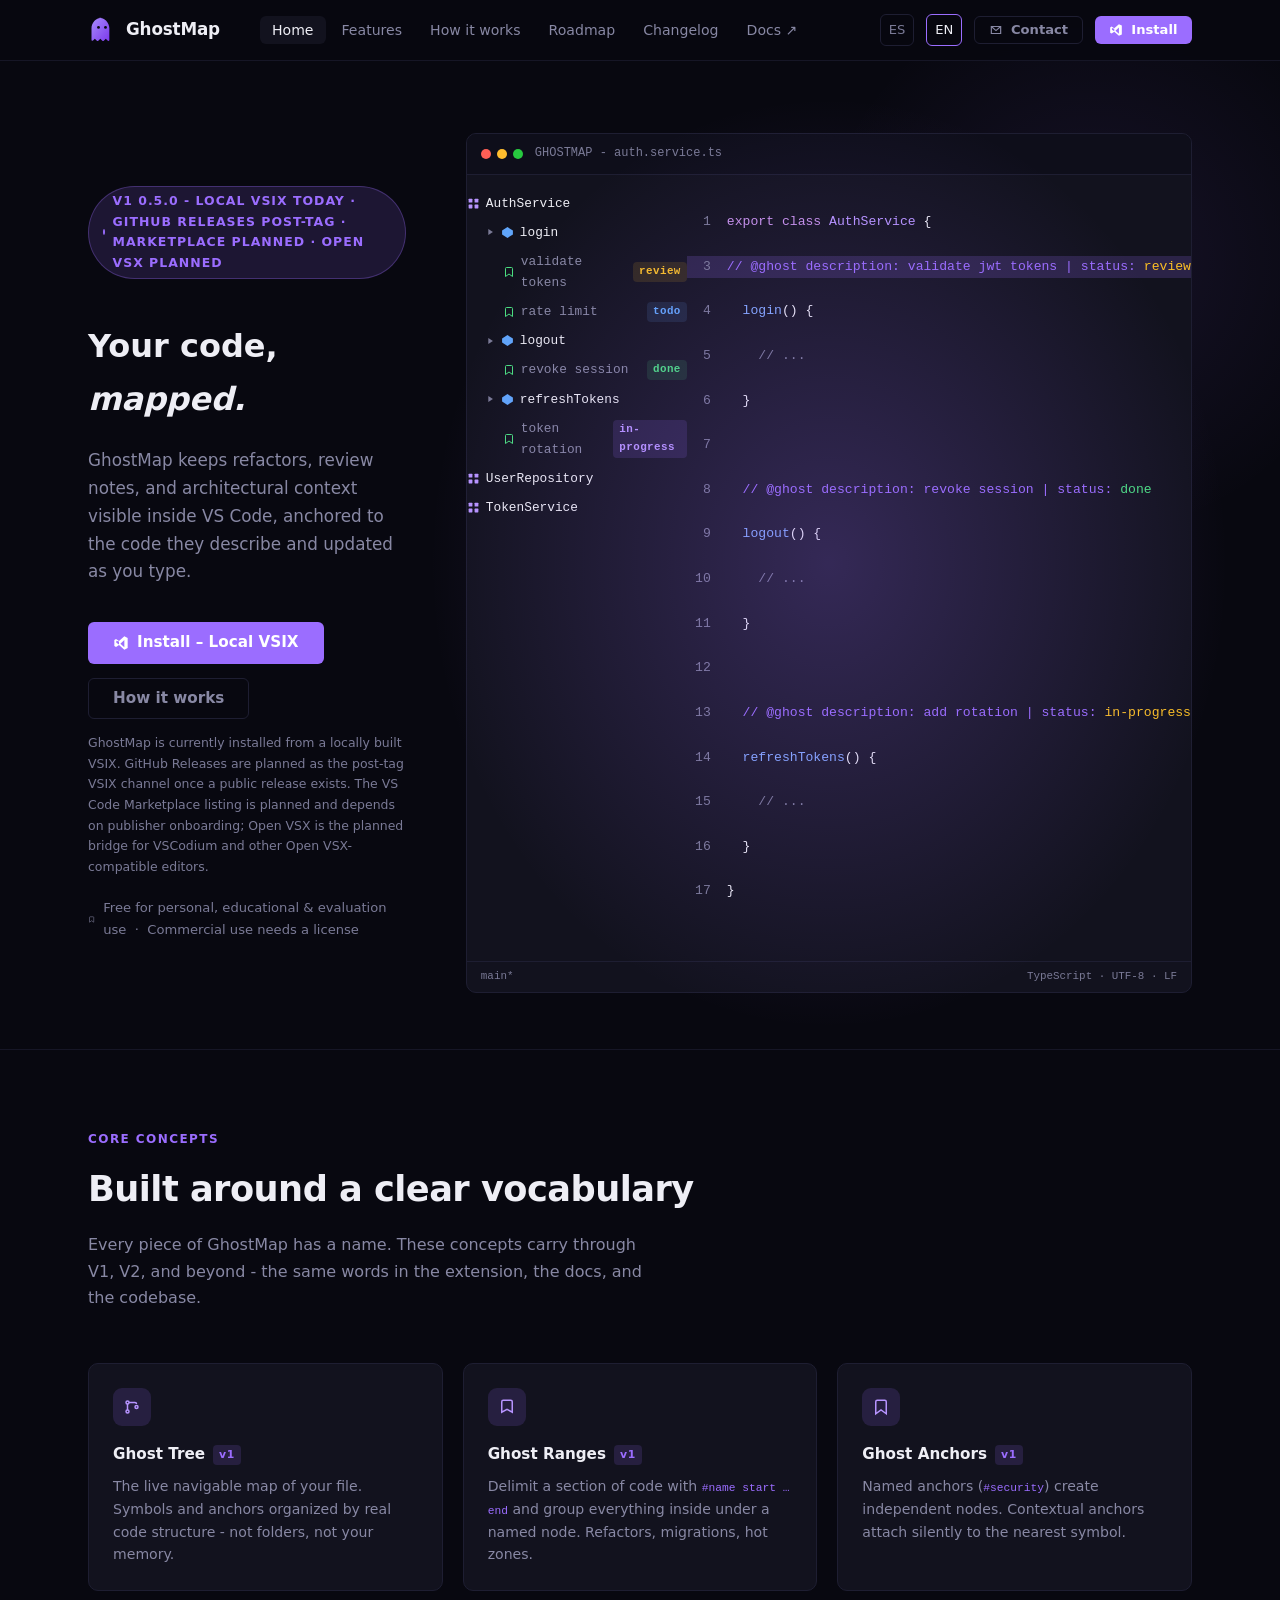
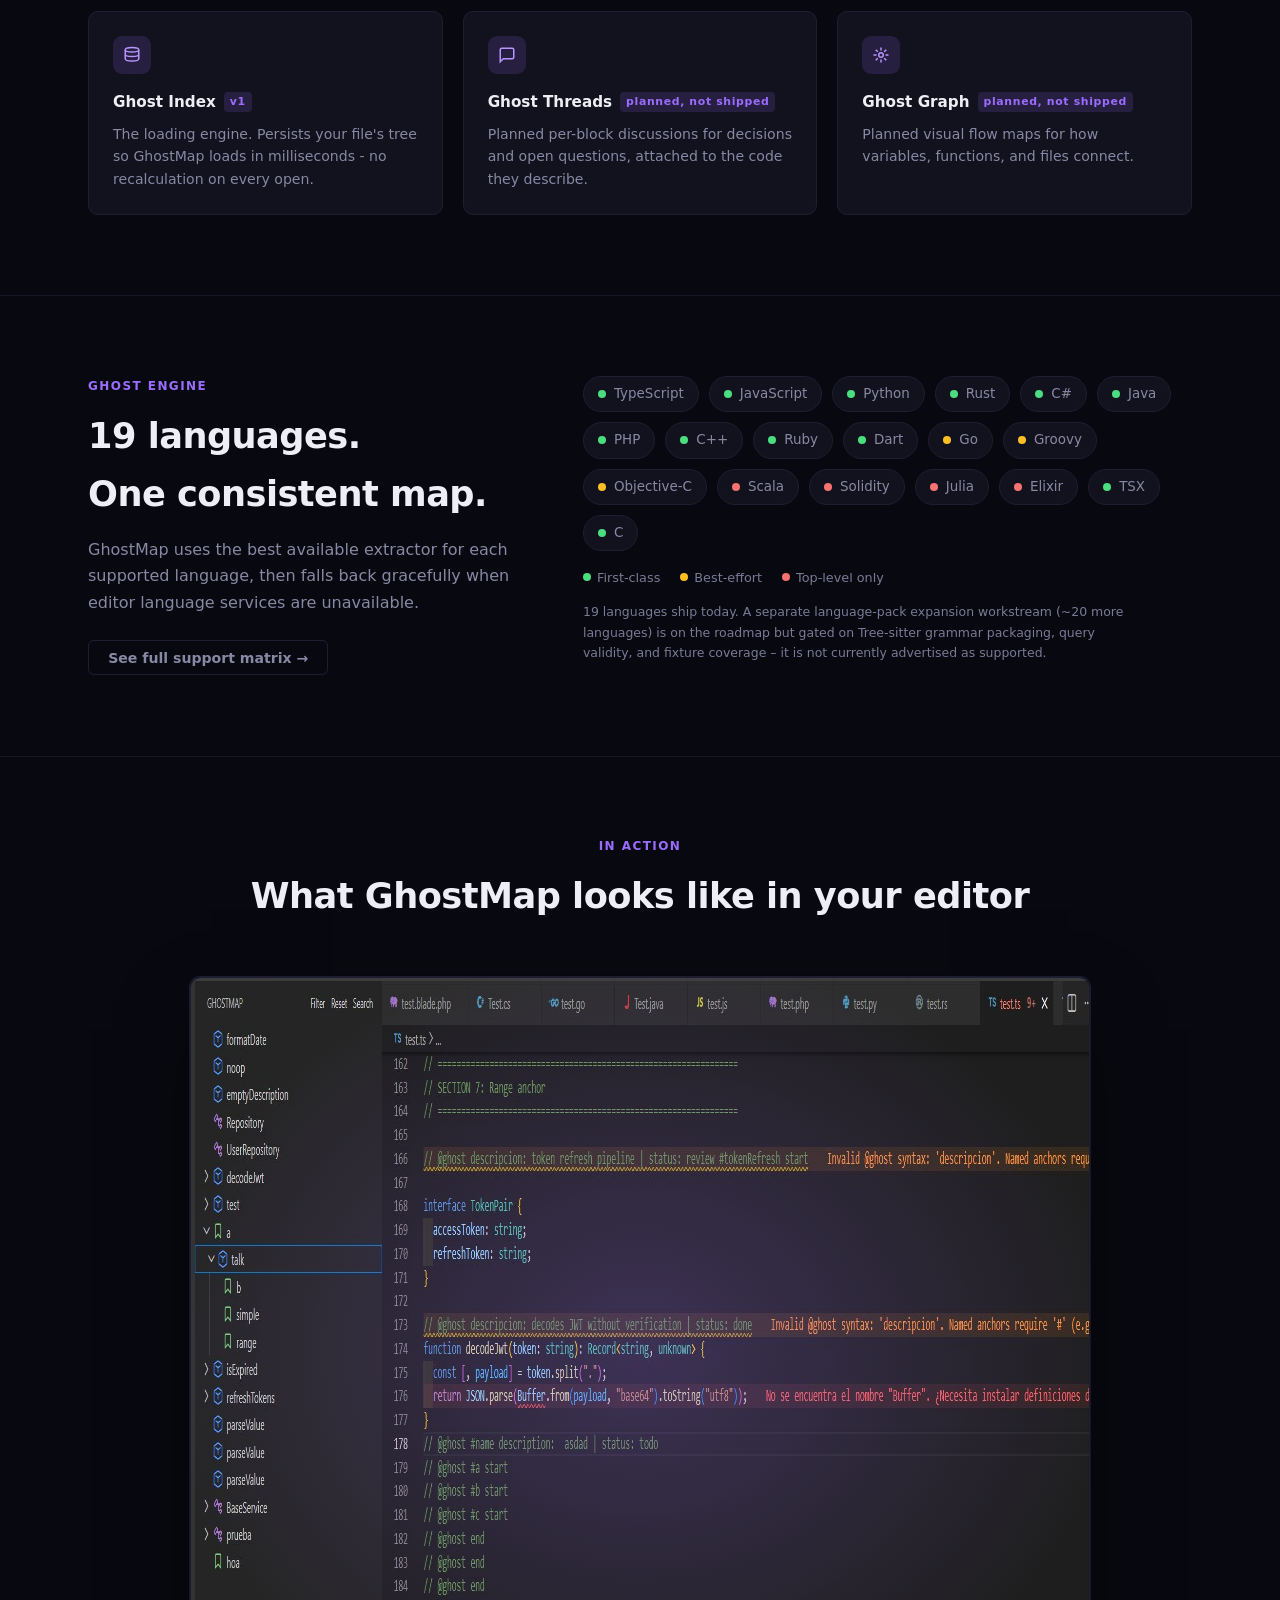
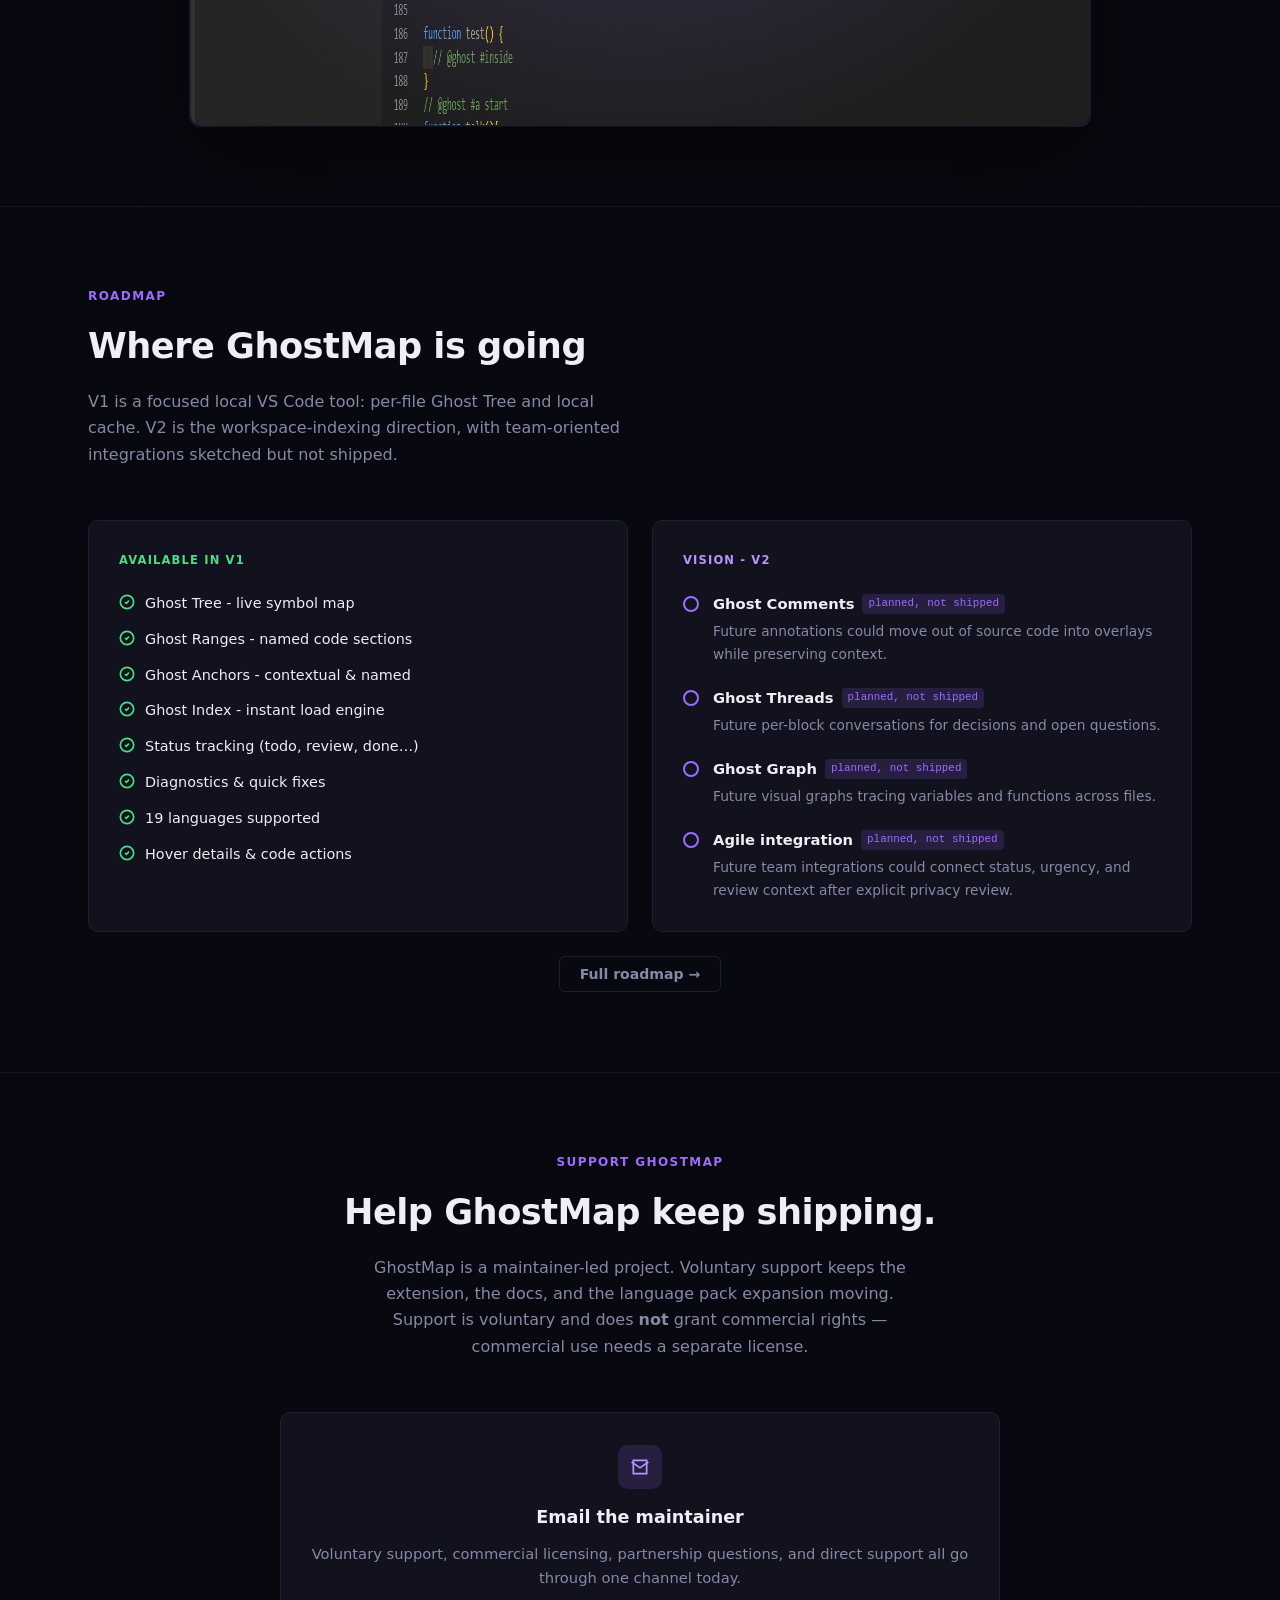
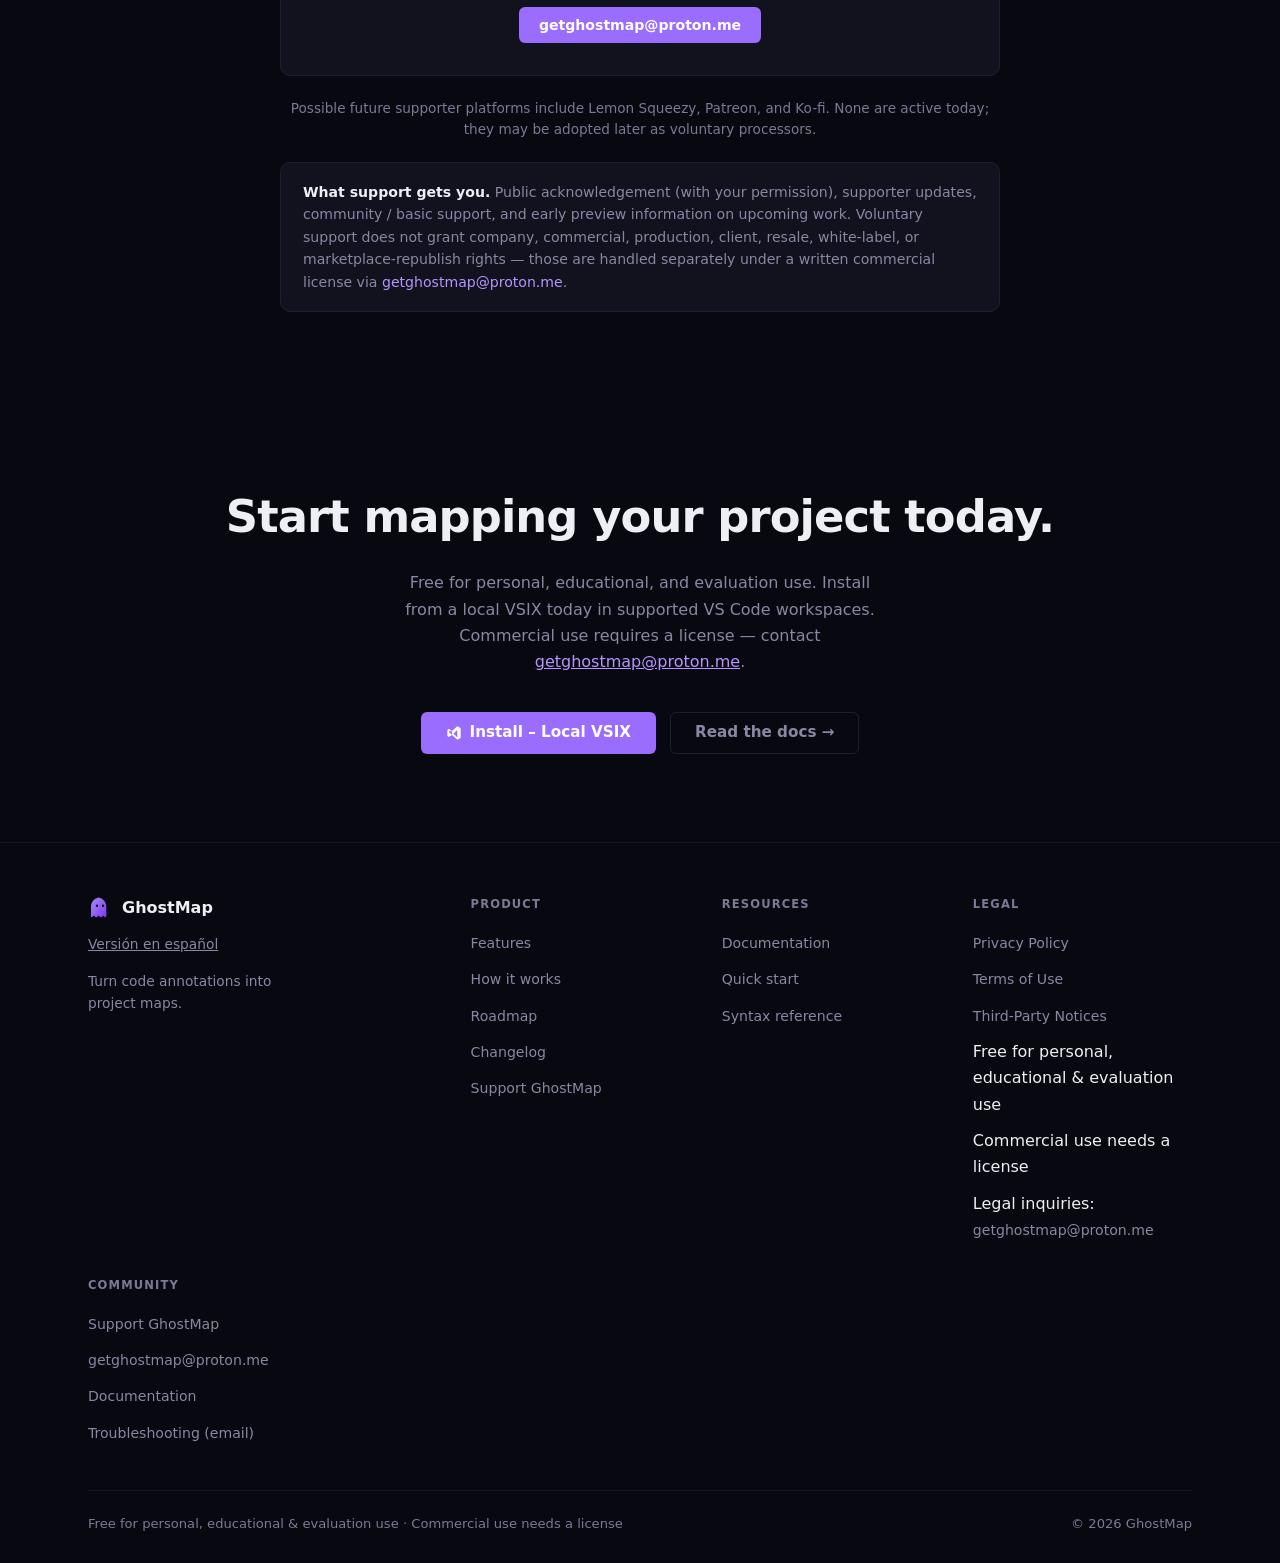
==== commit 794456ee: "chore(publication): add spanish entry and canonical logo" ====
--- a/index.html
+++ b/index.html
@@ -5,7 +5,11 @@
   <meta name="viewport" content="width=device-width, initial-scale=1.0" />
   <title>GhostMap - Your code, mapped.</title>
   <meta name="description" content="GhostMap is a VS Code productivity tool that turns @ghost annotations into a live, navigable project map. Free for personal, educational, and evaluation use." />
-  <link rel="icon" type="image/png" href="img/ghost-logo.png" />
+  <link rel="icon" type="image/svg+xml" href="img/ghost-logo.svg" />
+  <link rel="alternate icon" type="image/png" href="img/ghost-logo.png" />
+  <link rel="alternate" hreflang="es" href="https://ghostmap-liard.vercel.app/es/" />
+  <link rel="alternate" hreflang="en" href="https://ghostmap-liard.vercel.app/" />
+  <link rel="alternate" hreflang="x-default" href="https://ghostmap-liard.vercel.app/" />
   <link rel="preconnect" href="https://fonts.googleapis.com">
   <link rel="preconnect" href="https://fonts.gstatic.com" crossorigin>
   <link href="https://fonts.googleapis.com/css2?family=Space+Grotesk:wght@400;500;600;700;800&family=Inter:wght@400;500;600;700&family=JetBrains+Mono:wght@400;500;700&display=swap" rel="stylesheet">
@@ -21,7 +25,7 @@
   <meta property="og:description" content="A live, navigable map of your code inside VS Code. 19 languages. @ghost annotations. Zero telemetry." />
   <meta property="og:url" content="https://ghostmap-liard.vercel.app/" />
   <meta property="og:image" content="img/ghost-logo.png" />
-  <meta name="twitter:card" content="summary_large_image" />
+  <meta name="twitter:card" content="summary" />
   <meta name="twitter:title" content="GhostMap - Your code, mapped." />
   <meta name="twitter:description" content="A live, navigable map of your code inside VS Code. 19 languages. @ghost annotations. Zero telemetry." />
   <meta name="twitter:image" content="img/ghost-logo.png" />
@@ -55,7 +59,7 @@
 <header class="nav">
   <div class="container nav__inner">
     <a href="index.html" class="nav__brand">
-      <img src="img/ghost-logo.png" alt="GhostMap" />
+      <img src="img/ghost-logo.svg" alt="GhostMap" />
       GhostMap
     </a>
     <nav>
@@ -69,6 +73,8 @@
       </ul>
     </nav>
     <div class="nav__right">
+      <a href="es/index.html" class="nav__lang" hreflang="es" aria-label="Ver en español">ES</a>
+      <span class="nav__lang nav__lang--active" aria-current="true">EN</span>
       <a href="mailto:getghostmap@proton.me" class="btn btn--outline btn--sm">
         <svg width="14" height="14" viewBox="0 0 24 24" fill="none" stroke="currentColor" stroke-width="2"><path d="M4 6h16v12H4z"/><path d="M4 6l8 7 8-7"/></svg>
         Contact
@@ -455,9 +461,10 @@
     <div class="footer__grid">
       <div>
         <div class="footer__brand">
-          <img src="img/ghost-logo.png" alt="GhostMap" />
+          <img src="img/ghost-logo.svg" alt="GhostMap" />
           GhostMap
         </div>
+        <p class="footer__tagline" style="margin-top:8px"><a href="es/index.html" hreflang="es">Versión en español</a></p>
         <p class="footer__tagline">Turn code annotations into project maps.</p>
       </div>
       <div class="footer__col">
--- a/css/styles.css
+++ b/css/styles.css
@@ -144,6 +144,7 @@
   transition: color 0.15s, border-color 0.15s;
 }
 .nav__lang:hover { color: var(--text-muted); border-color: var(--violet); }
+.nav__lang--active { color: var(--text); border-color: var(--violet); cursor: default; }
 
 .nav__mobile-toggle {
   display: none;
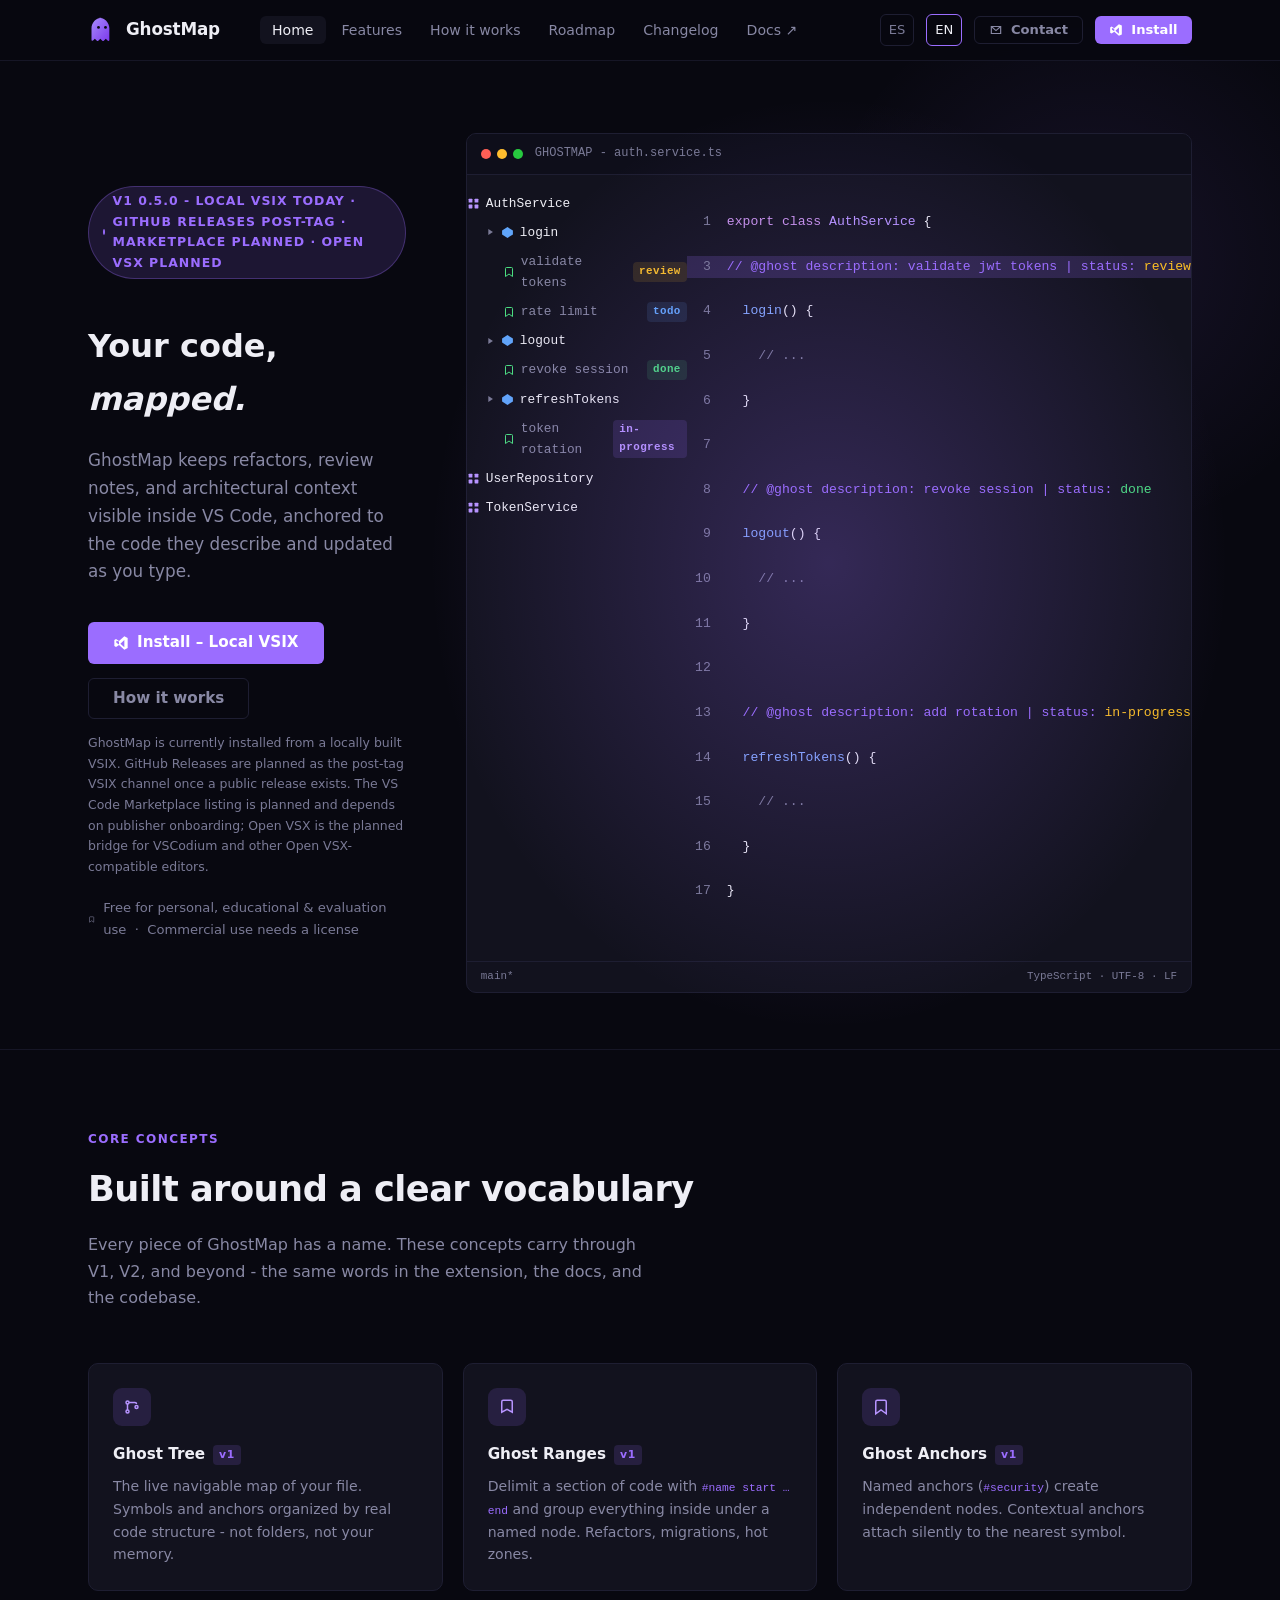
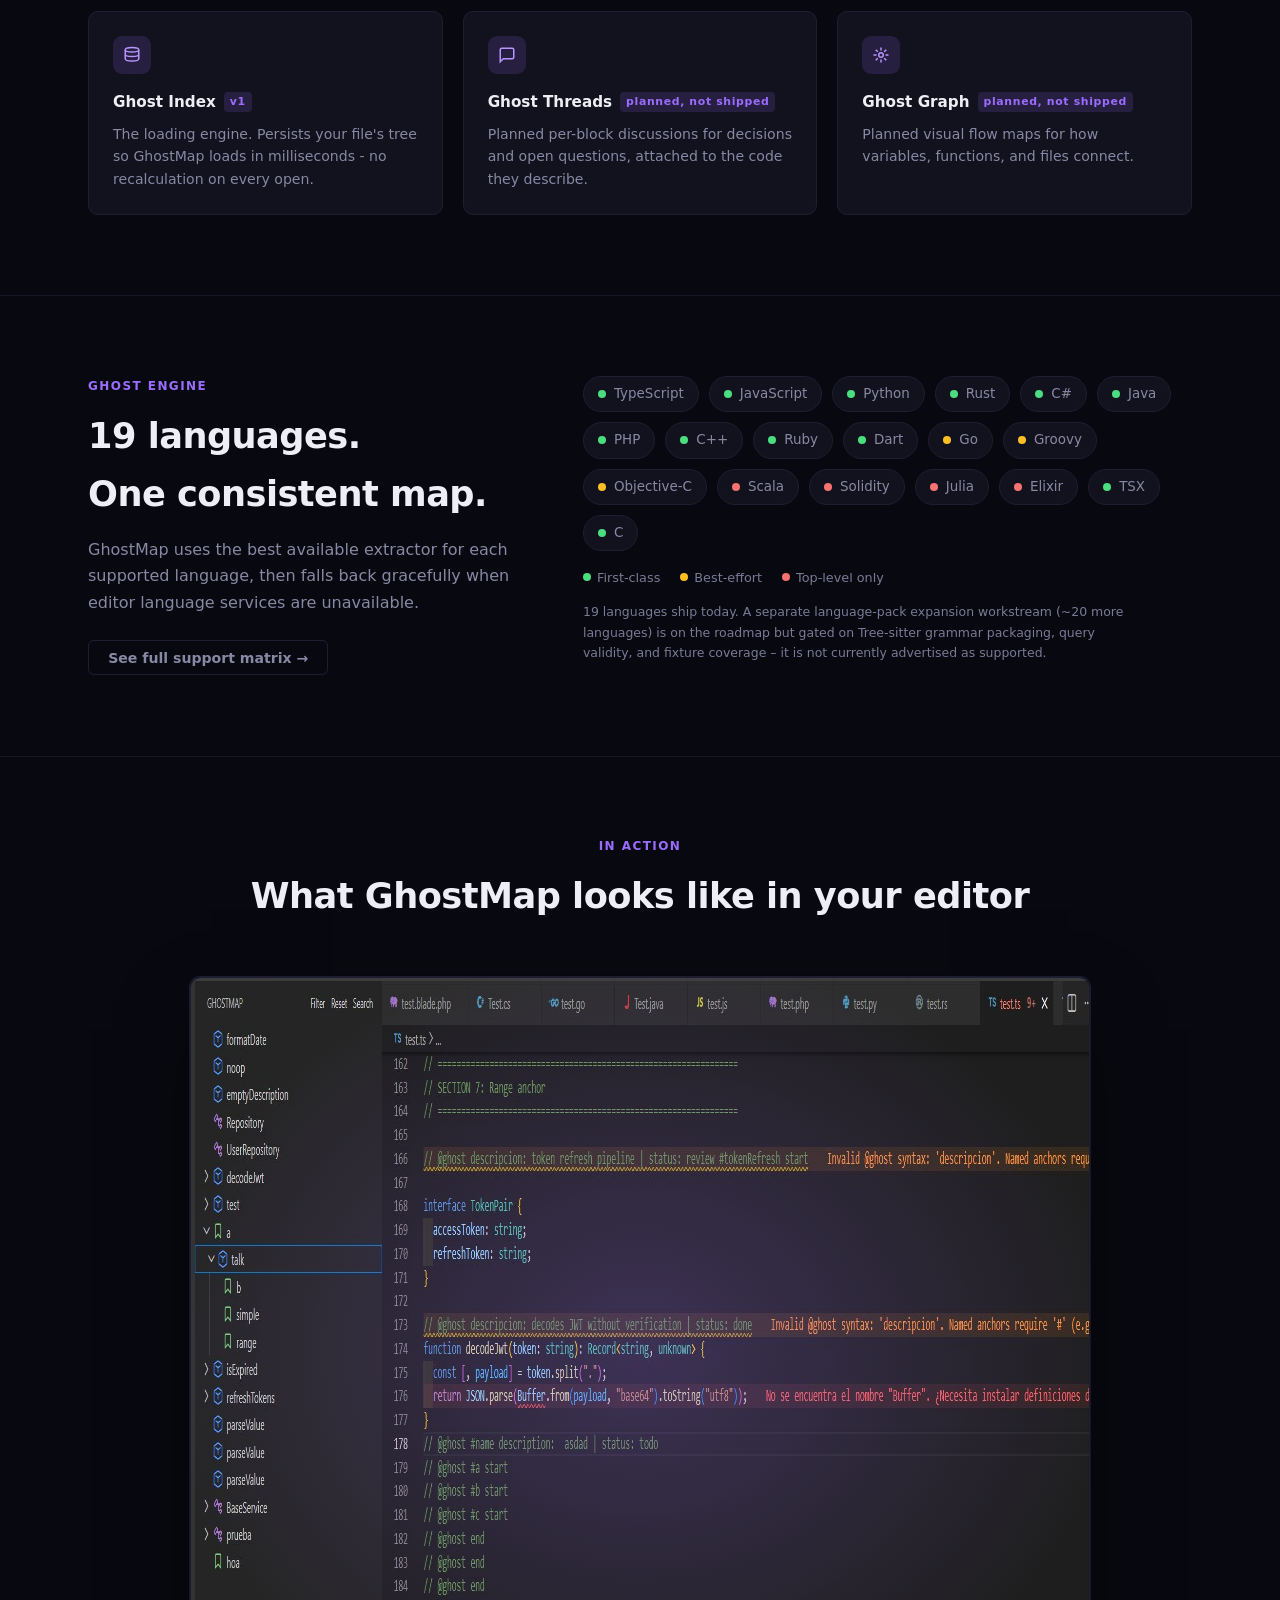
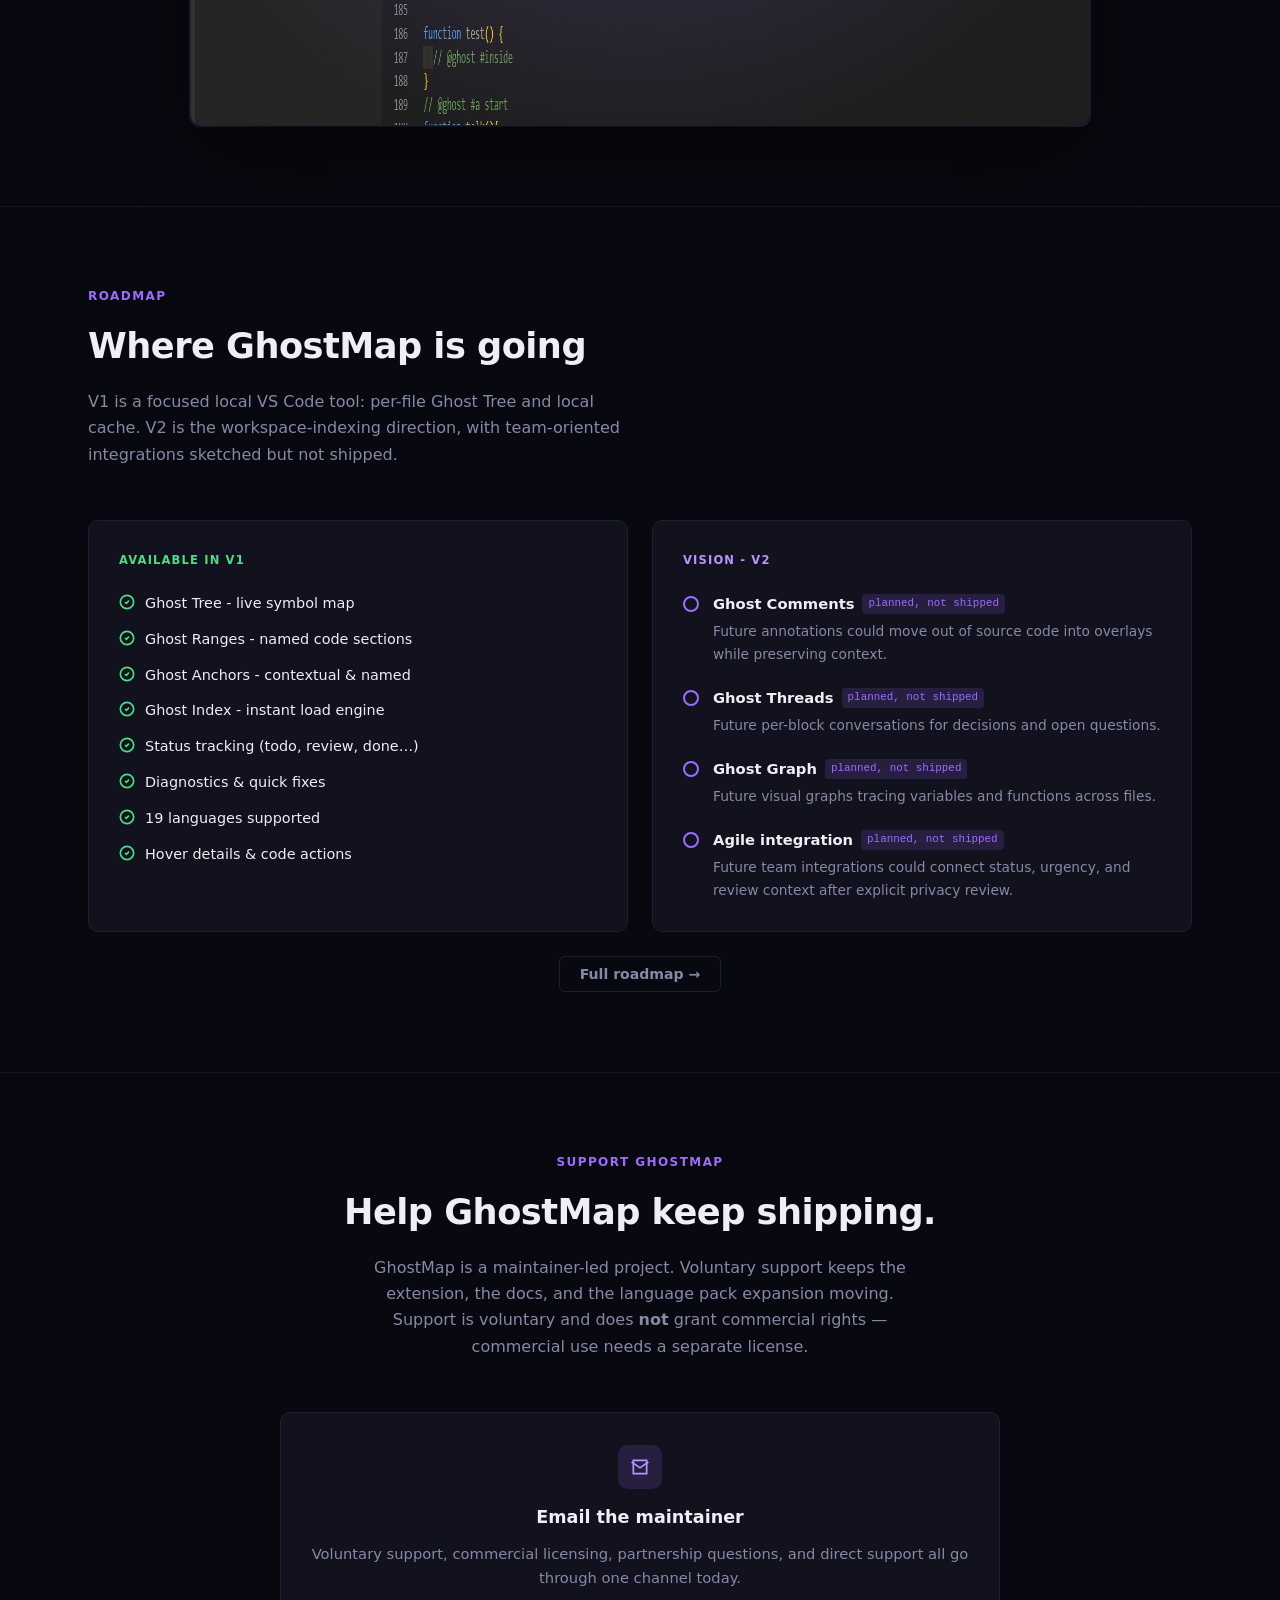
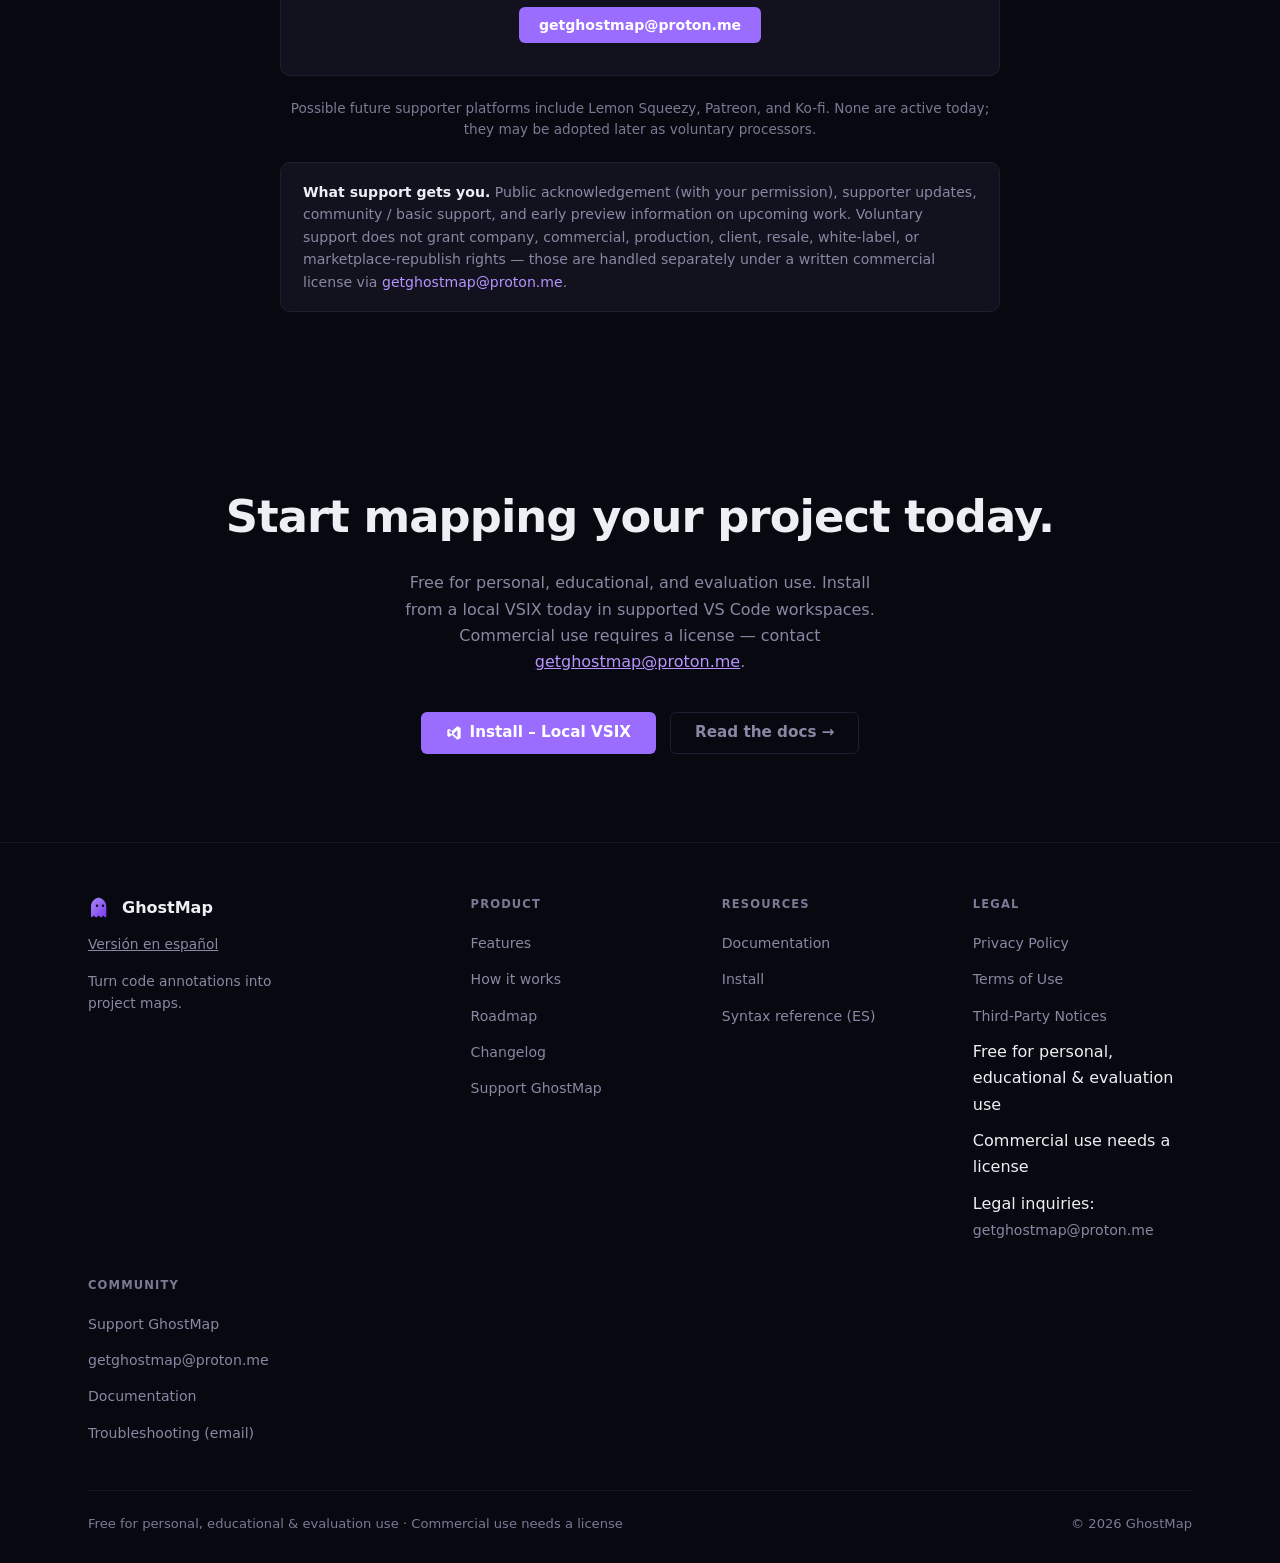
==== commit 44bfdd5f: "chore(publication): make docs CTAs English-first" ====
--- a/index.html
+++ b/index.html
@@ -69,7 +69,7 @@
         <li><a href="pages/how-it-works.html">How it works</a></li>
         <li><a href="pages/roadmap.html">Roadmap</a></li>
         <li><a href="pages/changelog.html">Changelog</a></li>
-        <li><a href="https://ghostmap-docs.vercel.app/" target="_blank" rel="noopener">Docs ↗</a></li>
+        <li><a href="https://ghostmap-docs.vercel.app/en/overview" target="_blank" rel="noopener">Docs ↗</a></li>
       </ul>
     </nav>
     <div class="nav__right">
@@ -79,7 +79,7 @@
         <svg width="14" height="14" viewBox="0 0 24 24" fill="none" stroke="currentColor" stroke-width="2"><path d="M4 6h16v12H4z"/><path d="M4 6l8 7 8-7"/></svg>
         Contact
       </a>
-      <a href="https://ghostmap-docs.vercel.app/get-started/instalacion" class="btn btn--primary btn--sm">
+      <a href="https://ghostmap-docs.vercel.app/en/install" class="btn btn--primary btn--sm">
         <svg width="14" height="14" viewBox="0 0 24 24" fill="currentColor"><path d="M17 2 9 9 4.5 6 2 7.5v9L4.5 18 9 15l8 7 5-2.4V4.4ZM9 14.2 5 11.5v-3L9 9.8Zm8 4.3-5.9-5.2L17 7.5Z"/></svg>
         Install
       </a>
@@ -104,7 +104,7 @@
           anchored to the code they describe and updated as you type.
         </p>
         <div class="hero__actions">
-          <a href="https://ghostmap-docs.vercel.app/get-started/instalacion" class="btn btn--primary btn--lg">
+          <a href="https://ghostmap-docs.vercel.app/en/install" class="btn btn--primary btn--lg">
             <svg width="16" height="16" viewBox="0 0 24 24" fill="currentColor"><path d="M17 2 9 9 4.5 6 2 7.5v9L4.5 18 9 15l8 7 5-2.4V4.4ZM9 14.2 5 11.5v-3L9 9.8Zm8 4.3-5.9-5.2L17 7.5Z"/></svg>
             Install &#8211; Local VSIX
           </a>
@@ -446,11 +446,11 @@
       <h2>Start mapping your project today.</h2>
       <p>Free for personal, educational, and evaluation use. Install from a local VSIX today in supported VS Code workspaces. Commercial use requires a license &mdash; contact <a href="mailto:getghostmap@proton.me" style="color:var(--violet-bright)">getghostmap@proton.me</a>.</p>
       <div style="display:flex;justify-content:center;gap:14px;flex-wrap:wrap">
-        <a href="https://ghostmap-docs.vercel.app/get-started/instalacion" class="btn btn--primary btn--lg">
+        <a href="https://ghostmap-docs.vercel.app/en/install" class="btn btn--primary btn--lg">
           <svg width="16" height="16" viewBox="0 0 24 24" fill="currentColor"><path d="M17 2 9 9 4.5 6 2 7.5v9L4.5 18 9 15l8 7 5-2.4V4.4ZM9 14.2 5 11.5v-3L9 9.8Zm8 4.3-5.9-5.2L17 7.5Z"/></svg>
           Install &#8211; Local VSIX
         </a>
-        <a href="https://ghostmap-docs.vercel.app/" class="btn btn--outline btn--lg">Read the docs →</a>
+        <a href="https://ghostmap-docs.vercel.app/en/overview" class="btn btn--outline btn--lg">Read the docs →</a>
       </div>
     </div>
   </section>
@@ -480,9 +480,9 @@
       <div class="footer__col">
         <h4>Resources</h4>
         <ul>
-          <li><a href="https://ghostmap-docs.vercel.app/">Documentation</a></li>
-          <li><a href="https://ghostmap-docs.vercel.app/get-started/instalacion">Quick start</a></li>
-          <li><a href="https://ghostmap-docs.vercel.app/reference/sintaxis">Syntax reference</a></li>
+          <li><a href="https://ghostmap-docs.vercel.app/en/overview">Documentation</a></li>
+          <li><a href="https://ghostmap-docs.vercel.app/en/install">Install</a></li>
+          <li><a href="https://ghostmap-docs.vercel.app/reference/sintaxis">Syntax reference (ES)</a></li>
         </ul>
       </div>
       <div class="footer__col">
@@ -501,7 +501,7 @@
         <ul>
           <li><a href="#support">Support GhostMap</a></li>
           <li><a href="mailto:getghostmap@proton.me">getghostmap@proton.me</a></li>
-          <li><a href="https://ghostmap-docs.vercel.app/">Documentation</a></li>
+          <li><a href="https://ghostmap-docs.vercel.app/en/overview">Documentation</a></li>
           <li><a href="mailto:getghostmap@proton.me">Troubleshooting (email)</a></li>
         </ul>
       </div>
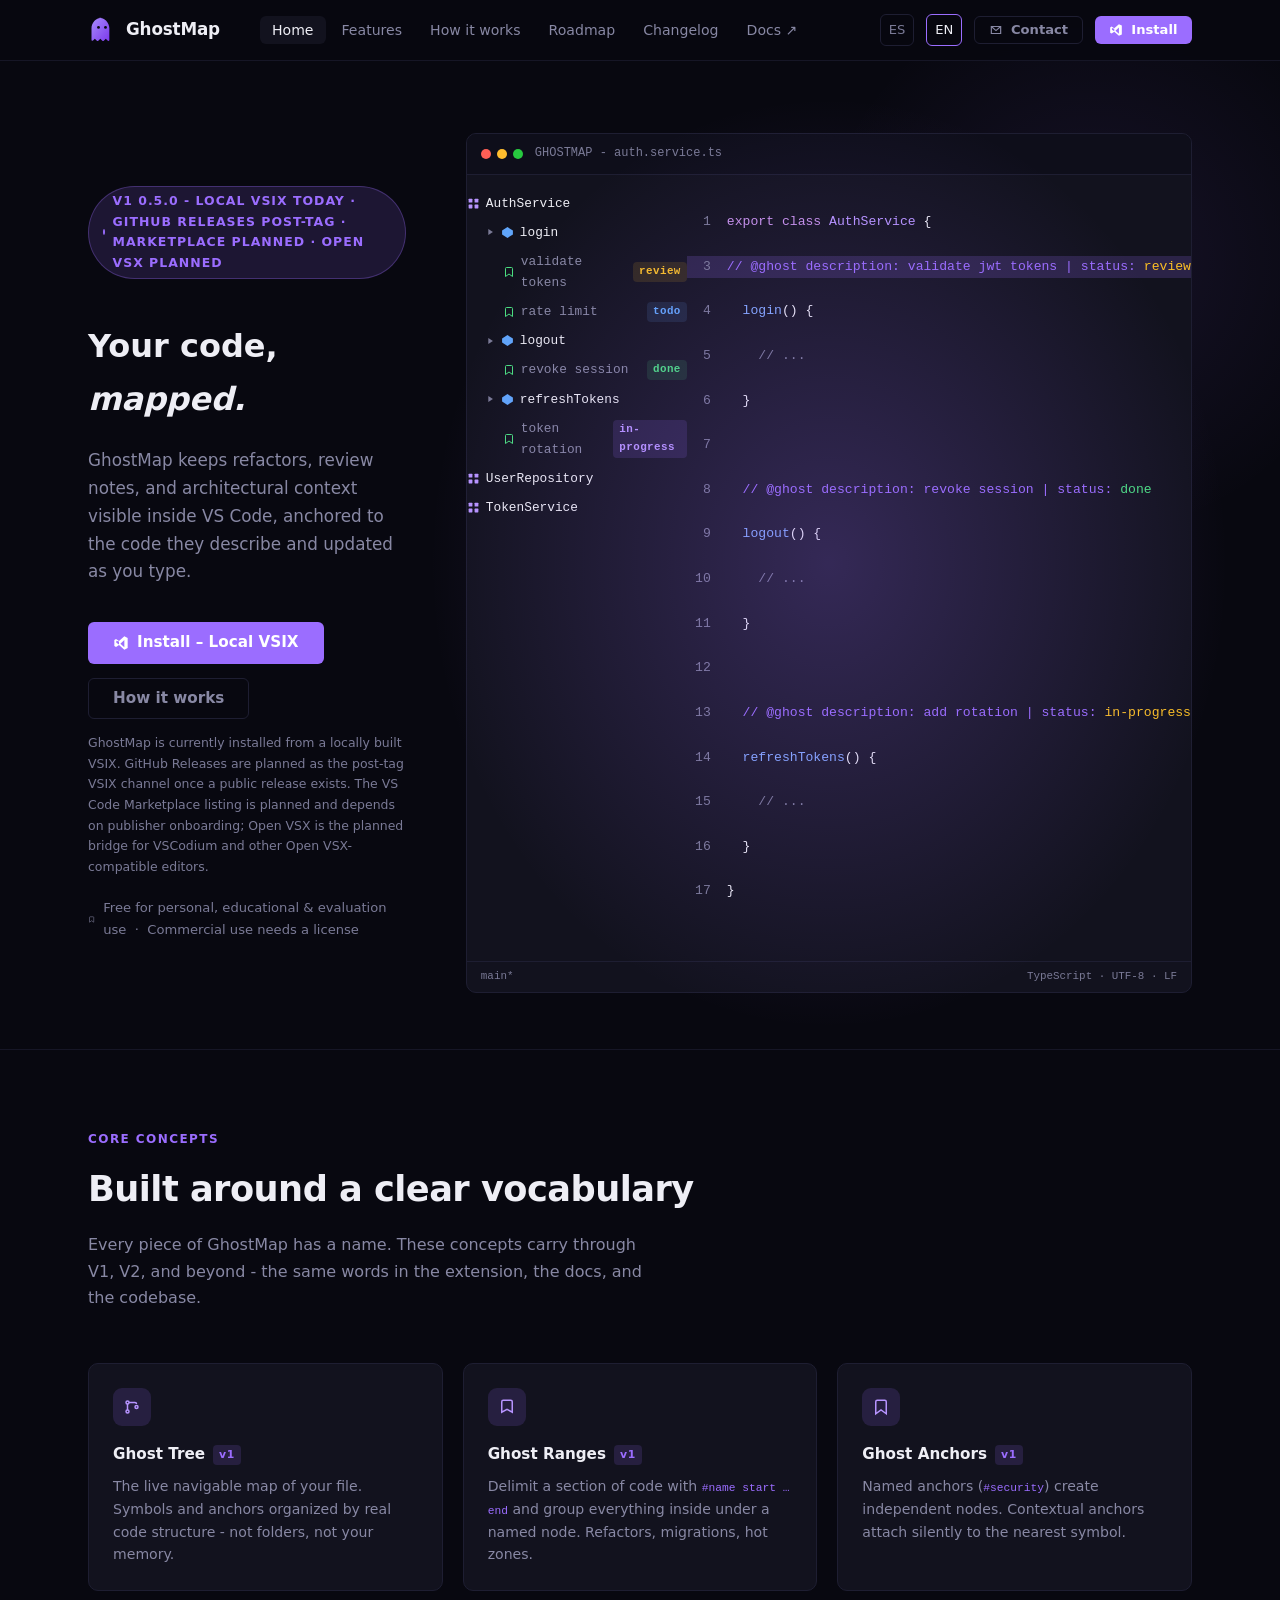
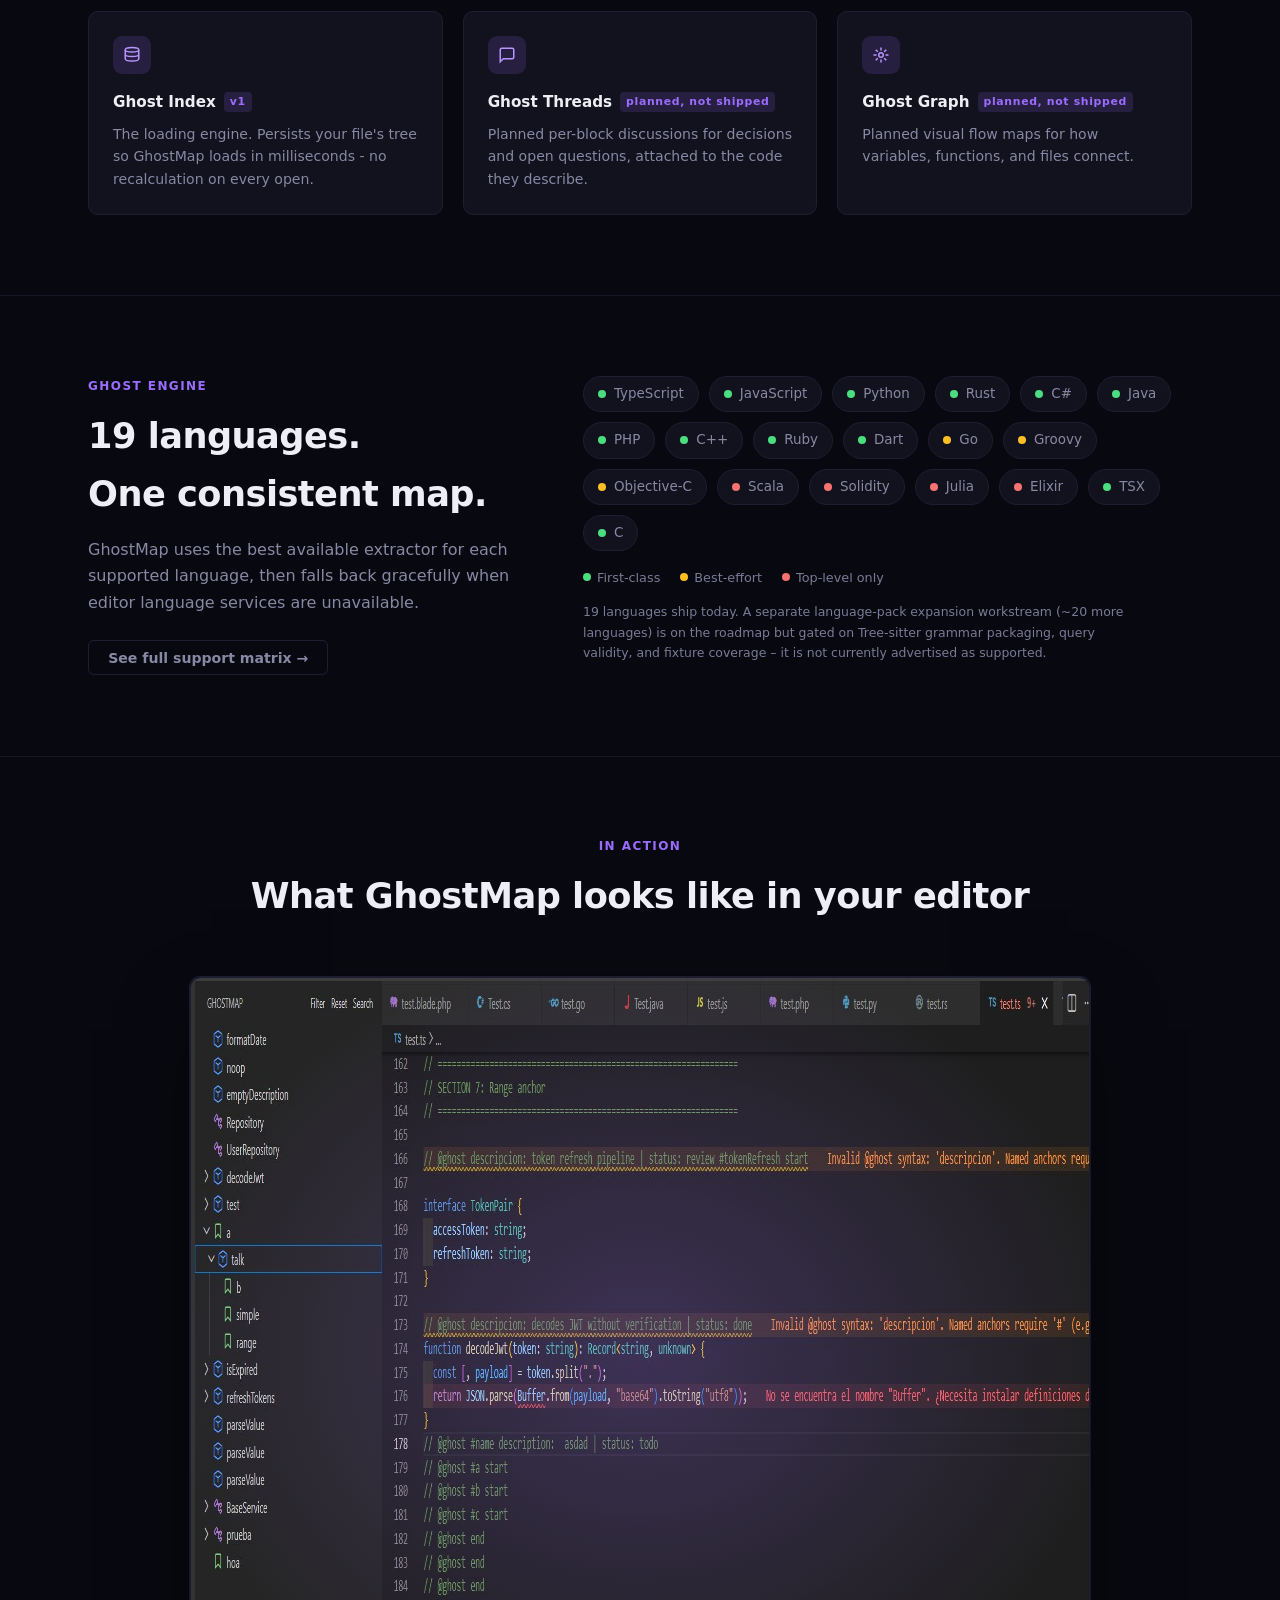
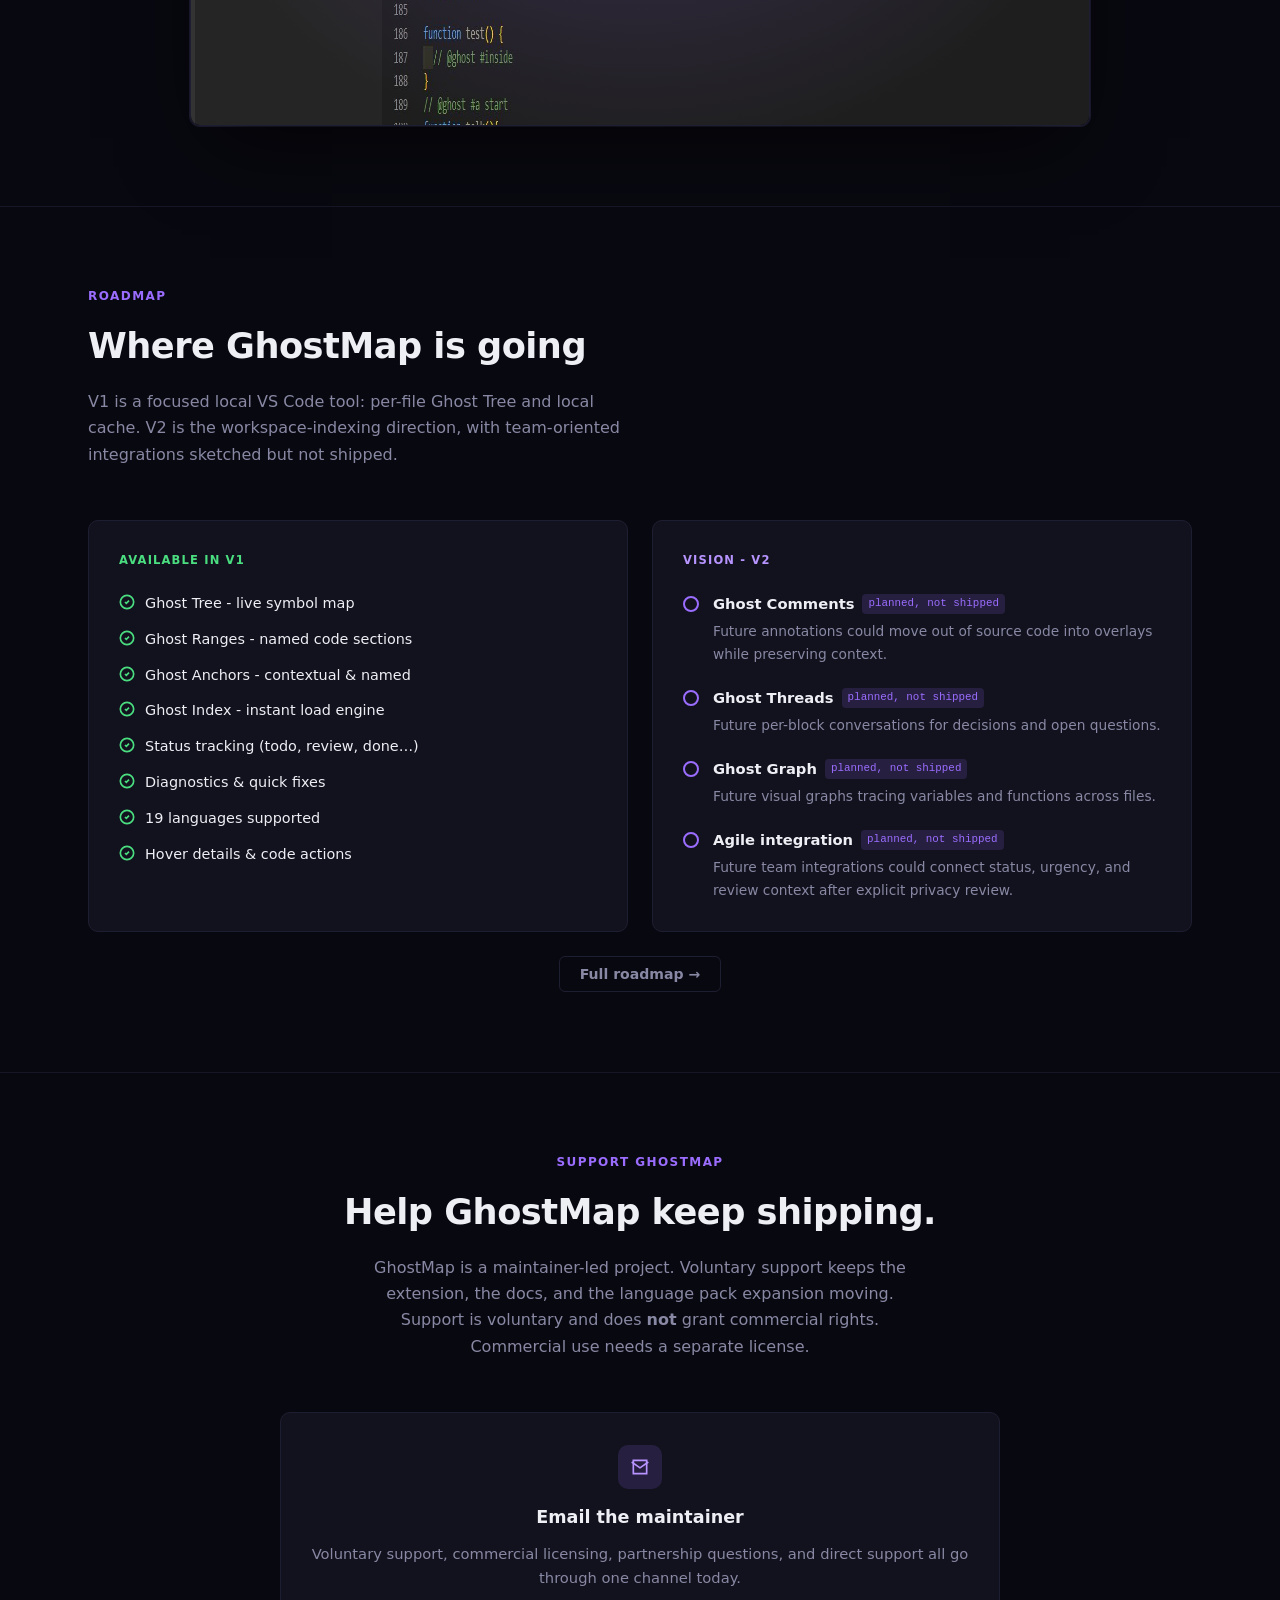
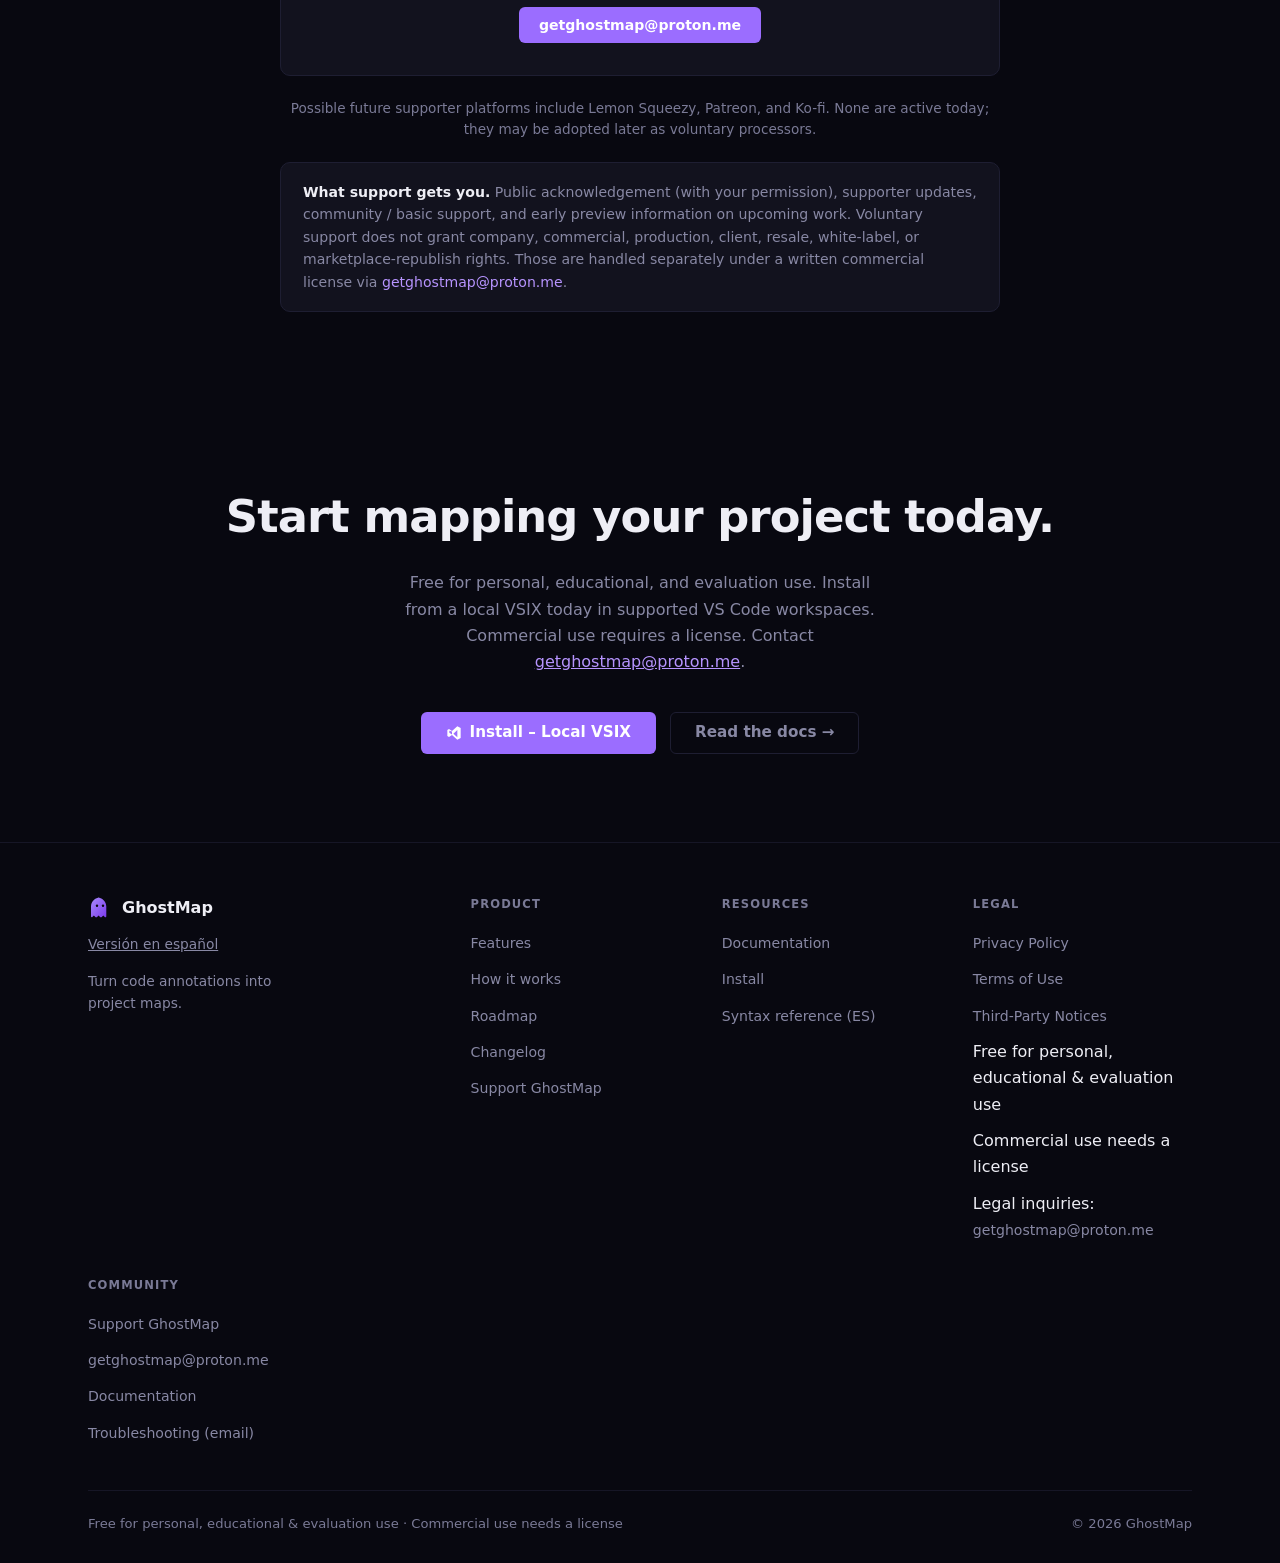
==== commit e9aa13c6: "docs(publication): clean public site copy" ====
--- a/index.html
+++ b/index.html
@@ -410,7 +410,7 @@
           GhostMap is a maintainer-led project. Voluntary support keeps the
           extension, the docs, and the language pack expansion moving.
           Support is voluntary and does <strong>not</strong> grant commercial
-          rights &mdash; commercial use needs a separate license.
+          rights. Commercial use needs a separate license.
         </p>
       </div>
 
@@ -434,7 +434,7 @@
           community / basic support, and early preview information on
           upcoming work. Voluntary support does not grant company, commercial,
           production, client, resale, white-label, or marketplace-republish
-          rights &mdash; those are handled separately under a written commercial
+          rights. Those are handled separately under a written commercial
           license via <a href="mailto:getghostmap@proton.me">getghostmap@proton.me</a>.
         </div>
       </div>
@@ -444,7 +444,7 @@
   <section class="cta-block">
     <div class="container">
       <h2>Start mapping your project today.</h2>
-      <p>Free for personal, educational, and evaluation use. Install from a local VSIX today in supported VS Code workspaces. Commercial use requires a license &mdash; contact <a href="mailto:getghostmap@proton.me" style="color:var(--violet-bright)">getghostmap@proton.me</a>.</p>
+      <p>Free for personal, educational, and evaluation use. Install from a local VSIX today in supported VS Code workspaces. Commercial use requires a license. Contact <a href="mailto:getghostmap@proton.me" style="color:var(--violet-bright)">getghostmap@proton.me</a>.</p>
       <div style="display:flex;justify-content:center;gap:14px;flex-wrap:wrap">
         <a href="https://ghostmap-docs.vercel.app/en/install" class="btn btn--primary btn--lg">
           <svg width="16" height="16" viewBox="0 0 24 24" fill="currentColor"><path d="M17 2 9 9 4.5 6 2 7.5v9L4.5 18 9 15l8 7 5-2.4V4.4ZM9 14.2 5 11.5v-3L9 9.8Zm8 4.3-5.9-5.2L17 7.5Z"/></svg>
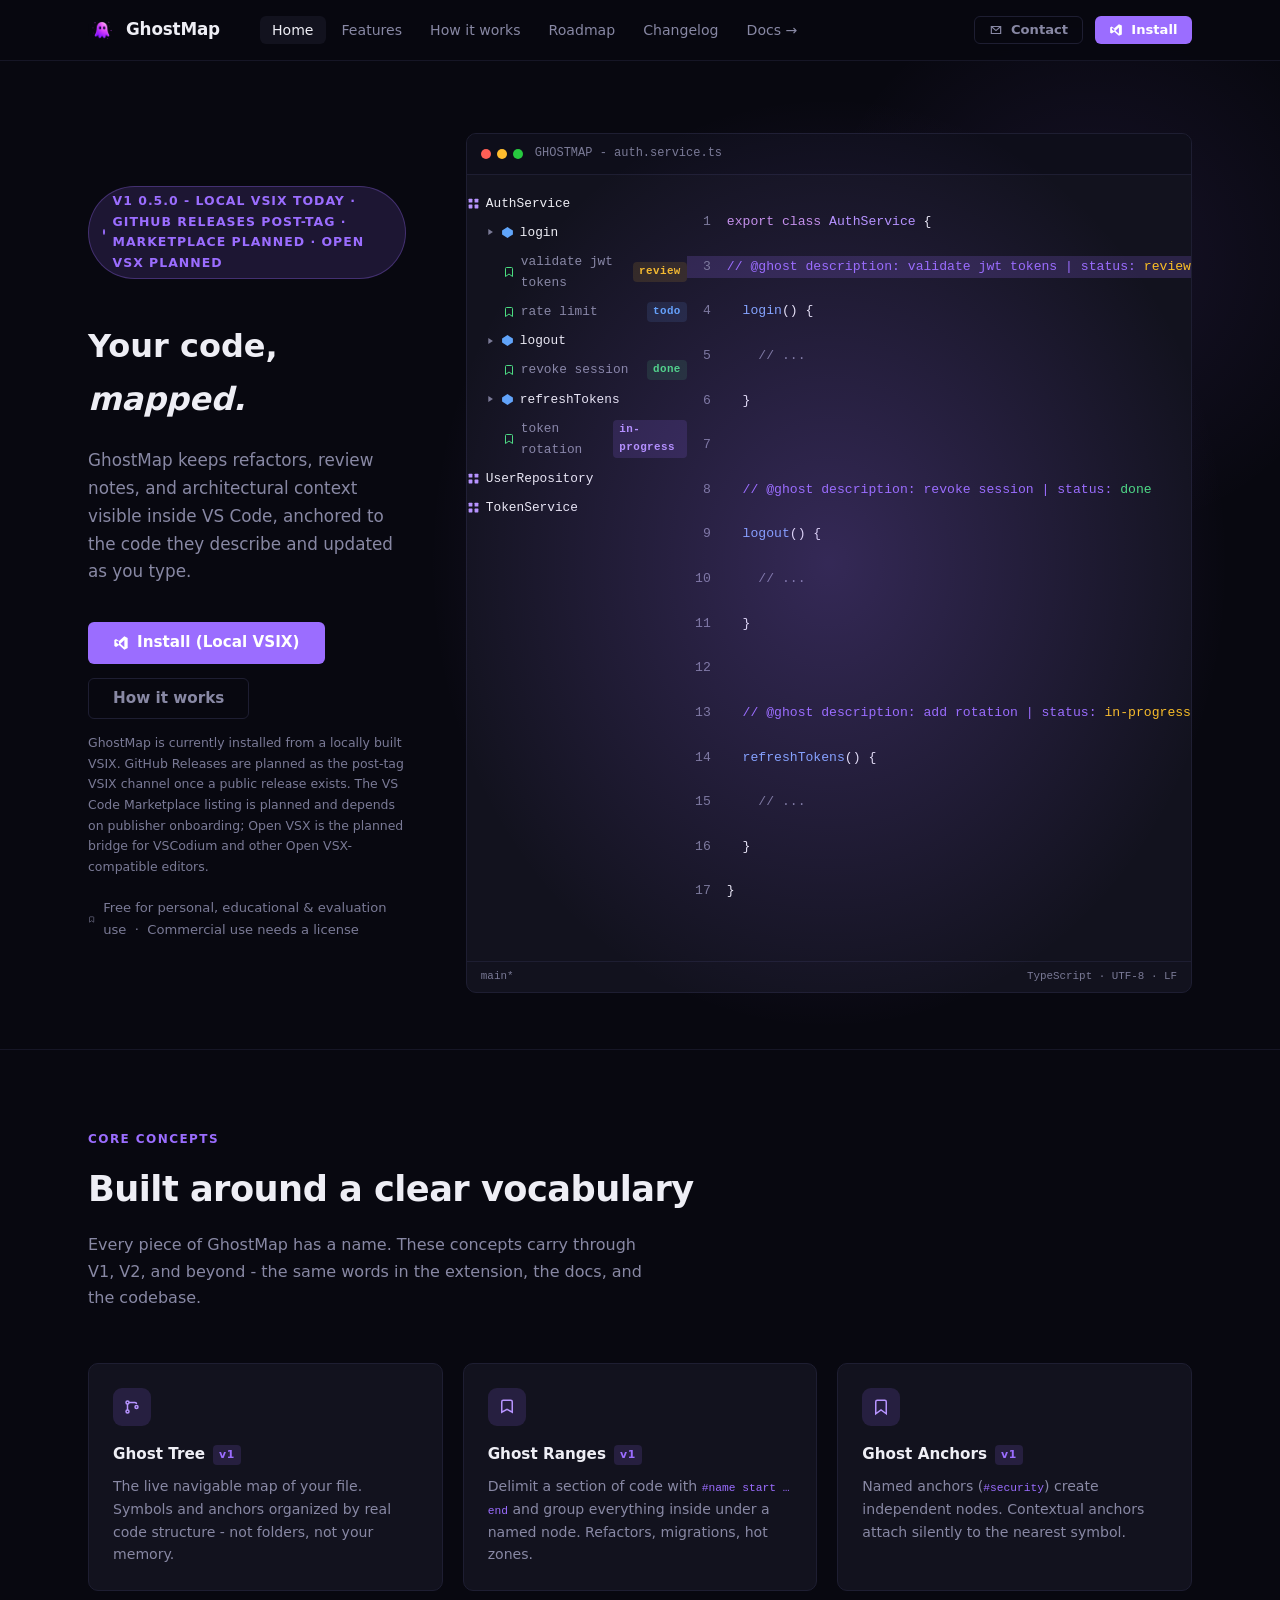
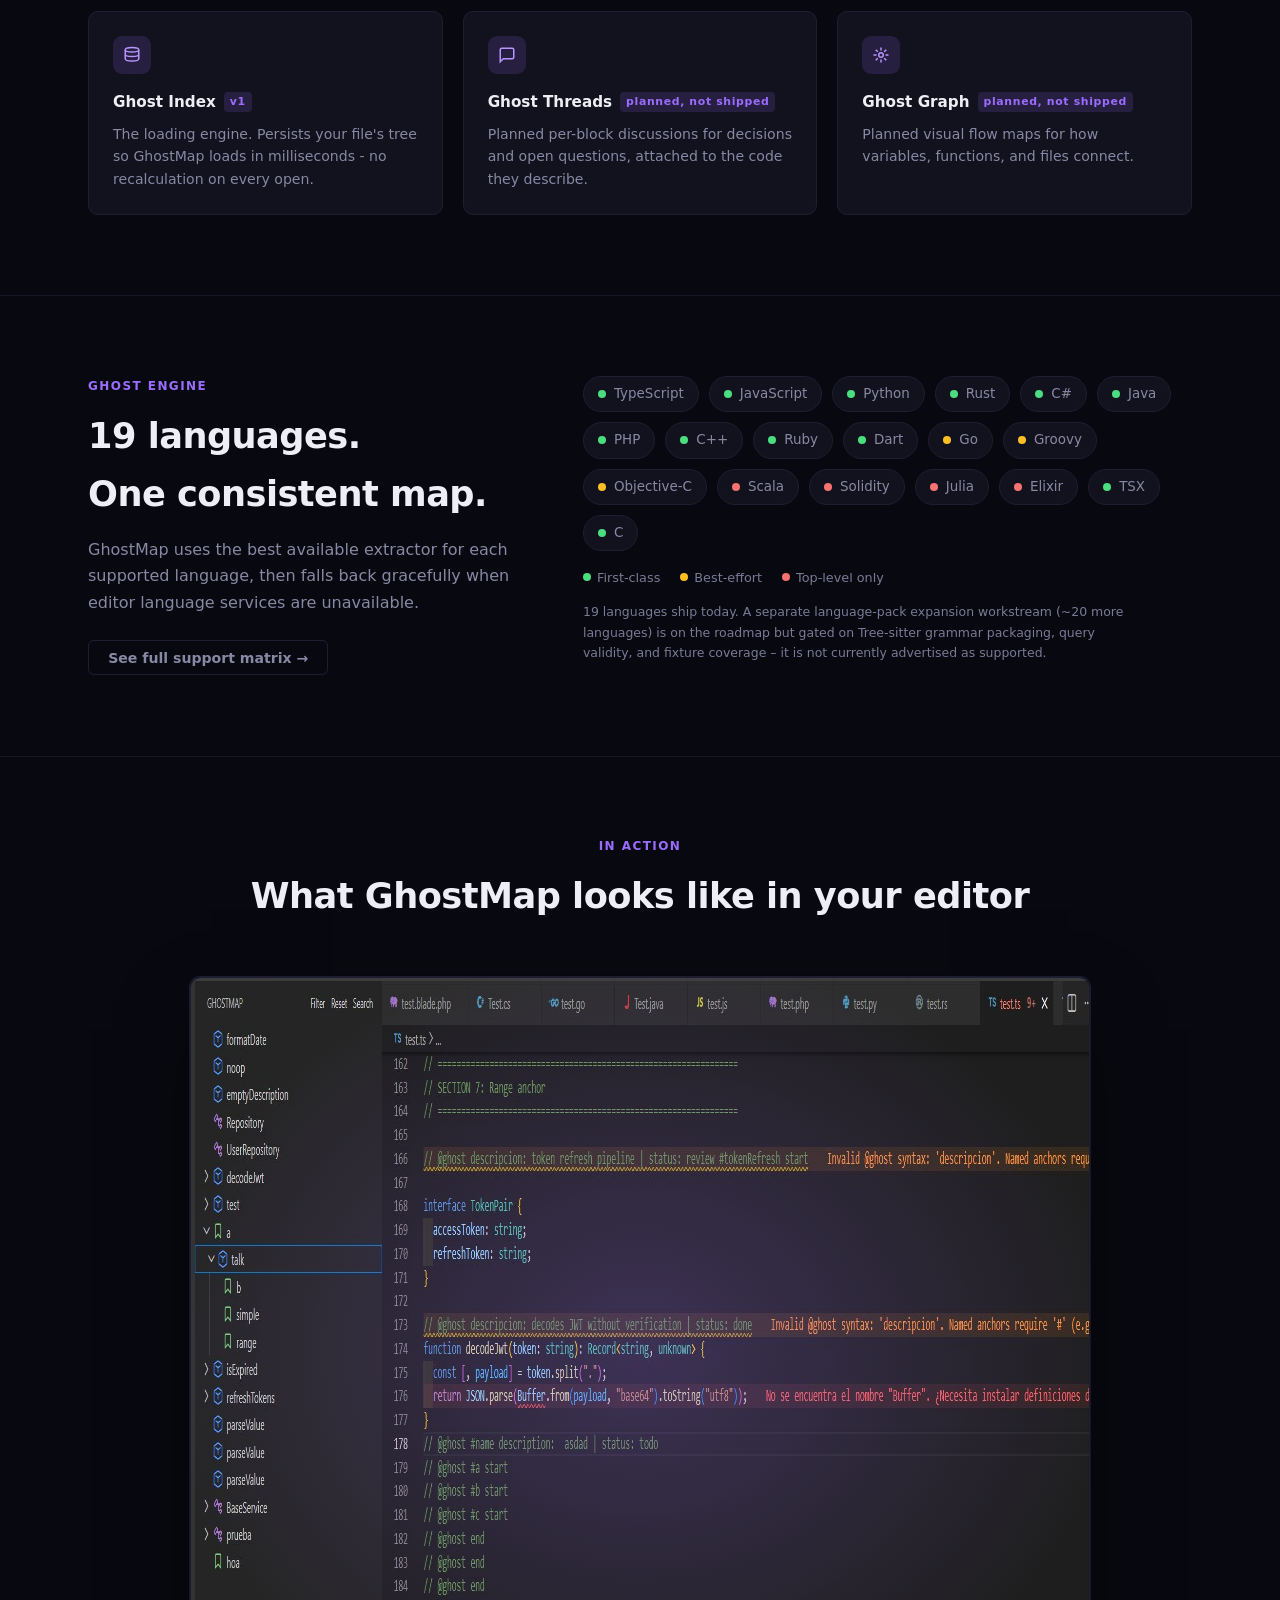
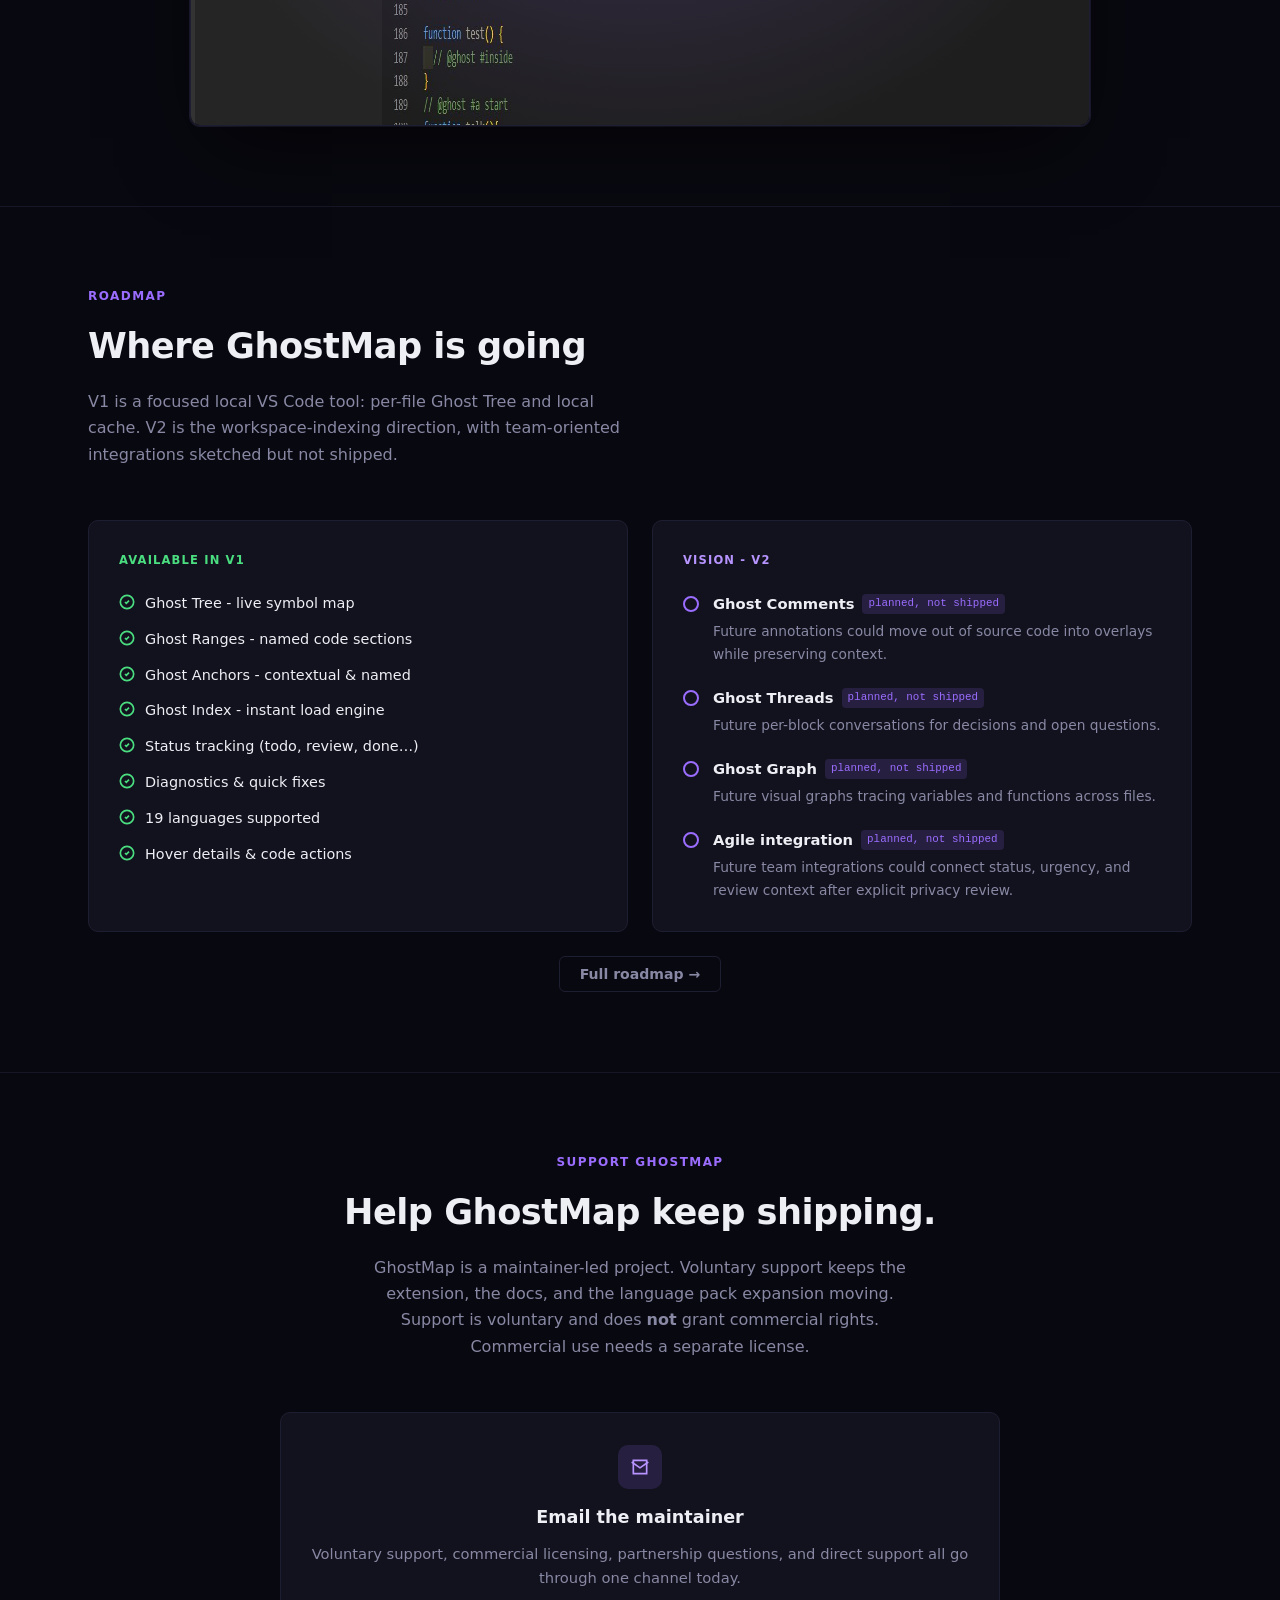
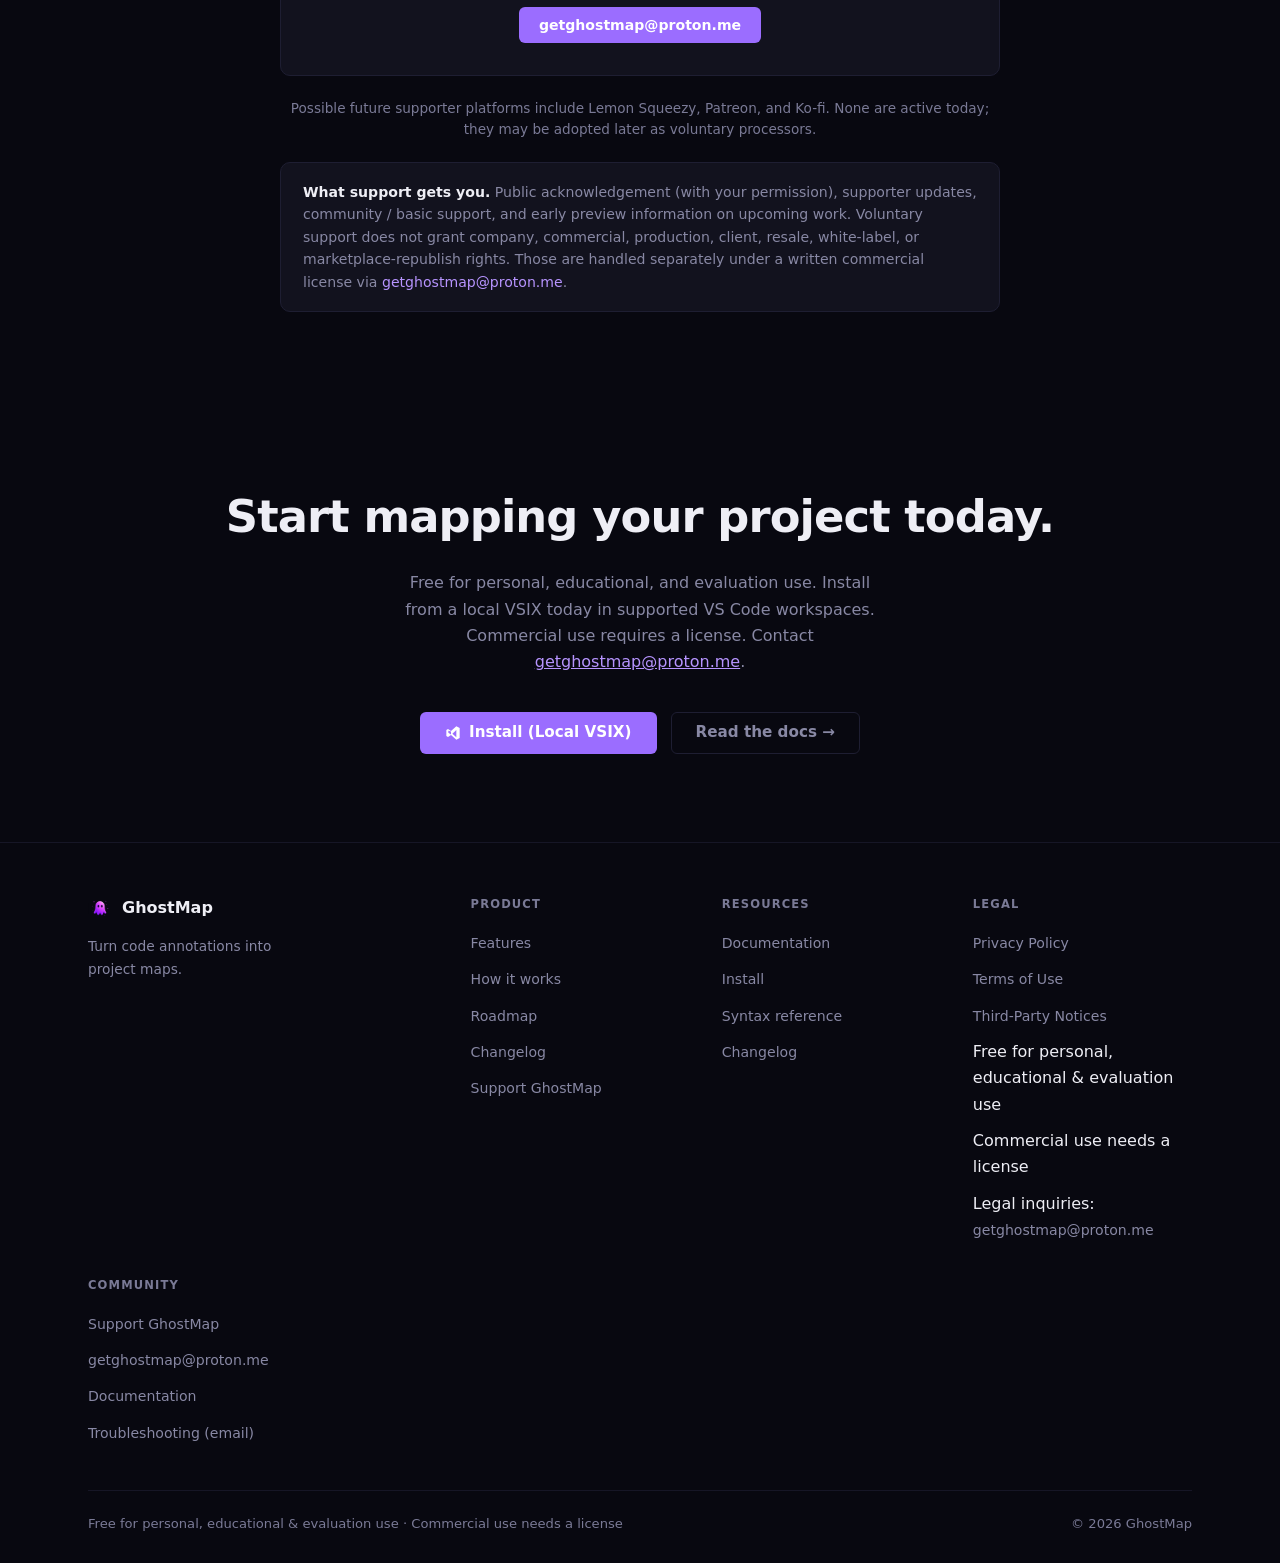
==== commit 2c23c1d0: "chore(publication): ship English-only site" ====
--- a/index.html
+++ b/index.html
@@ -5,11 +5,7 @@
   <meta name="viewport" content="width=device-width, initial-scale=1.0" />
   <title>GhostMap - Your code, mapped.</title>
   <meta name="description" content="GhostMap is a VS Code productivity tool that turns @ghost annotations into a live, navigable project map. Free for personal, educational, and evaluation use." />
-  <link rel="icon" type="image/svg+xml" href="img/ghost-logo.svg" />
-  <link rel="alternate icon" type="image/png" href="img/ghost-logo.png" />
-  <link rel="alternate" hreflang="es" href="https://ghostmap-liard.vercel.app/es/" />
-  <link rel="alternate" hreflang="en" href="https://ghostmap-liard.vercel.app/" />
-  <link rel="alternate" hreflang="x-default" href="https://ghostmap-liard.vercel.app/" />
+  <link rel="icon" type="image/png" href="img/ghost-logo.png" />
   <link rel="preconnect" href="https://fonts.googleapis.com">
   <link rel="preconnect" href="https://fonts.gstatic.com" crossorigin>
   <link href="https://fonts.googleapis.com/css2?family=Space+Grotesk:wght@400;500;600;700;800&family=Inter:wght@400;500;600;700&family=JetBrains+Mono:wght@400;500;700&display=swap" rel="stylesheet">
@@ -24,11 +20,11 @@
   <meta property="og:title" content="GhostMap - Your code, mapped." />
   <meta property="og:description" content="A live, navigable map of your code inside VS Code. 19 languages. @ghost annotations. Zero telemetry." />
   <meta property="og:url" content="https://ghostmap-liard.vercel.app/" />
-  <meta property="og:image" content="img/ghost-logo.png" />
+  <meta property="og:image" content="https://ghostmap-liard.vercel.app/img/ghost-logo.png" />
   <meta name="twitter:card" content="summary" />
   <meta name="twitter:title" content="GhostMap - Your code, mapped." />
   <meta name="twitter:description" content="A live, navigable map of your code inside VS Code. 19 languages. @ghost annotations. Zero telemetry." />
-  <meta name="twitter:image" content="img/ghost-logo.png" />
+  <meta name="twitter:image" content="https://ghostmap-liard.vercel.app/img/ghost-logo.png" />
 
   <link rel="stylesheet" href="css/styles.css" />
 
@@ -59,7 +55,7 @@
 <header class="nav">
   <div class="container nav__inner">
     <a href="index.html" class="nav__brand">
-      <img src="img/ghost-logo.svg" alt="GhostMap" />
+      <img src="img/ghost-logo.png" alt="GhostMap" />
       GhostMap
     </a>
     <nav>
@@ -69,17 +65,15 @@
         <li><a href="pages/how-it-works.html">How it works</a></li>
         <li><a href="pages/roadmap.html">Roadmap</a></li>
         <li><a href="pages/changelog.html">Changelog</a></li>
-        <li><a href="https://ghostmap-docs.vercel.app/en/overview" target="_blank" rel="noopener">Docs ↗</a></li>
+        <li><a href="https://ghostmap-docs.vercel.app/overview" target="_blank" rel="noopener">Docs &rarr;</a></li>
       </ul>
     </nav>
     <div class="nav__right">
-      <a href="es/index.html" class="nav__lang" hreflang="es" aria-label="Ver en español">ES</a>
-      <span class="nav__lang nav__lang--active" aria-current="true">EN</span>
       <a href="mailto:getghostmap@proton.me" class="btn btn--outline btn--sm">
         <svg width="14" height="14" viewBox="0 0 24 24" fill="none" stroke="currentColor" stroke-width="2"><path d="M4 6h16v12H4z"/><path d="M4 6l8 7 8-7"/></svg>
         Contact
       </a>
-      <a href="https://ghostmap-docs.vercel.app/en/install" class="btn btn--primary btn--sm">
+      <a href="https://ghostmap-docs.vercel.app/install" class="btn btn--primary btn--sm">
         <svg width="14" height="14" viewBox="0 0 24 24" fill="currentColor"><path d="M17 2 9 9 4.5 6 2 7.5v9L4.5 18 9 15l8 7 5-2.4V4.4ZM9 14.2 5 11.5v-3L9 9.8Zm8 4.3-5.9-5.2L17 7.5Z"/></svg>
         Install
       </a>
@@ -96,7 +90,7 @@
       <div class="hero-split__content">
         <div class="hero__eyebrow">
           <span class="dot"></span>
-          V1 0.5.0 - Local VSIX today · GitHub Releases post-tag · Marketplace planned · Open VSX planned
+          V1 0.5.0 - Local VSIX today &middot; GitHub Releases post-tag &middot; Marketplace planned &middot; Open VSX planned
         </div>
         <h1>Your code,<br /><em>mapped.</em></h1>
         <p class="hero__sub">
@@ -104,9 +98,9 @@
           anchored to the code they describe and updated as you type.
         </p>
         <div class="hero__actions">
-          <a href="https://ghostmap-docs.vercel.app/en/install" class="btn btn--primary btn--lg">
+          <a href="https://ghostmap-docs.vercel.app/install" class="btn btn--primary btn--lg">
             <svg width="16" height="16" viewBox="0 0 24 24" fill="currentColor"><path d="M17 2 9 9 4.5 6 2 7.5v9L4.5 18 9 15l8 7 5-2.4V4.4ZM9 14.2 5 11.5v-3L9 9.8Zm8 4.3-5.9-5.2L17 7.5Z"/></svg>
-            Install &#8211; Local VSIX
+            Install (Local VSIX)
           </a>
           <a href="pages/how-it-works.html" class="btn btn--outline btn--lg">How it works</a>
         </div>
@@ -119,7 +113,7 @@
         </p>
         <div class="hero__meta">
           <svg width="13" height="13" viewBox="0 0 24 24" fill="none" stroke="currentColor" stroke-width="2"><path d="M19 21 12 16 5 21V5a2 2 0 0 1 2-2h10a2 2 0 0 1 2 2Z"/></svg>
-          Free for personal, educational &amp; evaluation use &nbsp;·&nbsp; Commercial use needs a license
+          Free for personal, educational &amp; evaluation use &nbsp;&middot;&nbsp; Commercial use needs a license
         </div>
       </div>
 
@@ -133,7 +127,7 @@
             </div>
             <span class="panel__title">GHOSTMAP - auth.service.ts</span>
           </div>
-          <div style="display:grid; grid-template-columns:220px 1fr">
+          <div class="hero-demo__grid">
             <div style="padding:14px 0">
               <div class="tree">
                 <div class="tree-row">
@@ -147,7 +141,7 @@
                 </div>
                 <div class="tree-row tree-row--i2">
                   <svg class="icon-a" width="12" height="12" viewBox="0 0 24 24" fill="none" stroke="currentColor" stroke-width="2"><path d="M19 21 12 16 5 21V5a2 2 0 0 1 2-2h10a2 2 0 0 1 2 2Z"/></svg>
-                  <span>validate tokens</span>
+                  <span>validate jwt tokens</span>
                   <span class="tree-row__badge badge--review">review</span>
                 </div>
                 <div class="tree-row tree-row--i2">
@@ -207,7 +201,7 @@
             </div>
           </div>
           <div style="display:flex;justify-content:space-between;padding:6px 14px;border-top:1px solid var(--border);font-family:var(--font-mono);font-size:0.68rem;color:var(--text-faint)">
-            <span>main*</span><span>TypeScript · UTF-8 · LF</span>
+            <span>main*</span><span>TypeScript &middot; UTF-8 &middot; LF</span>
           </div>
         </div>
       </div>
@@ -240,7 +234,7 @@
             <svg width="18" height="18" viewBox="0 0 24 24" fill="none" stroke="currentColor" stroke-width="2"><path d="M17 3H7a2 2 0 0 0-2 2v14l7-4 7 4V5a2 2 0 0 0-2-2Z"/></svg>
           </div>
           <h3>Ghost Ranges <span class="feat-card__tag">v1</span></h3>
-          <p>Delimit a section of code with <code style="font-size:0.8em;color:var(--violet)">#name start … end</code> and group everything inside under a named node. Refactors, migrations, hot zones.</p>
+          <p>Delimit a section of code with <code style="font-size:0.8em;color:var(--violet)">#name start &hellip; end</code> and group everything inside under a named node. Refactors, migrations, hot zones.</p>
         </div>
 
         <div class="feat-card">
@@ -288,7 +282,7 @@
             GhostMap uses the best available extractor for each supported language,
             then falls back gracefully when editor language services are unavailable.
           </p>
-          <a href="pages/features.html#languages" class="btn btn--outline">See full support matrix →</a>
+          <a href="pages/features.html#languages" class="btn btn--outline">See full support matrix &rarr;</a>
         </div>
         <div>
           <div class="lang-grid">
@@ -355,7 +349,7 @@
             <li><svg width="16" height="16" viewBox="0 0 24 24" fill="none" stroke="var(--green)" stroke-width="2.5"><circle cx="12" cy="12" r="10"/><path d="m9 12 2 2 4-4"/></svg>Ghost Ranges - named code sections</li>
             <li><svg width="16" height="16" viewBox="0 0 24 24" fill="none" stroke="var(--green)" stroke-width="2.5"><circle cx="12" cy="12" r="10"/><path d="m9 12 2 2 4-4"/></svg>Ghost Anchors - contextual &amp; named</li>
             <li><svg width="16" height="16" viewBox="0 0 24 24" fill="none" stroke="var(--green)" stroke-width="2.5"><circle cx="12" cy="12" r="10"/><path d="m9 12 2 2 4-4"/></svg>Ghost Index - instant load engine</li>
-            <li><svg width="16" height="16" viewBox="0 0 24 24" fill="none" stroke="var(--green)" stroke-width="2.5"><circle cx="12" cy="12" r="10"/><path d="m9 12 2 2 4-4"/></svg>Status tracking (todo, review, done…)</li>
+            <li><svg width="16" height="16" viewBox="0 0 24 24" fill="none" stroke="var(--green)" stroke-width="2.5"><circle cx="12" cy="12" r="10"/><path d="m9 12 2 2 4-4"/></svg>Status tracking (todo, review, done&hellip;)</li>
             <li><svg width="16" height="16" viewBox="0 0 24 24" fill="none" stroke="var(--green)" stroke-width="2.5"><circle cx="12" cy="12" r="10"/><path d="m9 12 2 2 4-4"/></svg>Diagnostics &amp; quick fixes</li>
             <li><svg width="16" height="16" viewBox="0 0 24 24" fill="none" stroke="var(--green)" stroke-width="2.5"><circle cx="12" cy="12" r="10"/><path d="m9 12 2 2 4-4"/></svg>19 languages supported</li>
             <li><svg width="16" height="16" viewBox="0 0 24 24" fill="none" stroke="var(--green)" stroke-width="2.5"><circle cx="12" cy="12" r="10"/><path d="m9 12 2 2 4-4"/></svg>Hover details &amp; code actions</li>
@@ -396,7 +390,7 @@
         </div>
       </div>
       <div style="margin-top:24px;text-align:center">
-        <a href="pages/roadmap.html" class="btn btn--outline">Full roadmap →</a>
+        <a href="pages/roadmap.html" class="btn btn--outline">Full roadmap &rarr;</a>
       </div>
     </div>
   </section>
@@ -446,11 +440,11 @@
       <h2>Start mapping your project today.</h2>
       <p>Free for personal, educational, and evaluation use. Install from a local VSIX today in supported VS Code workspaces. Commercial use requires a license. Contact <a href="mailto:getghostmap@proton.me" style="color:var(--violet-bright)">getghostmap@proton.me</a>.</p>
       <div style="display:flex;justify-content:center;gap:14px;flex-wrap:wrap">
-        <a href="https://ghostmap-docs.vercel.app/en/install" class="btn btn--primary btn--lg">
+        <a href="https://ghostmap-docs.vercel.app/install" class="btn btn--primary btn--lg">
           <svg width="16" height="16" viewBox="0 0 24 24" fill="currentColor"><path d="M17 2 9 9 4.5 6 2 7.5v9L4.5 18 9 15l8 7 5-2.4V4.4ZM9 14.2 5 11.5v-3L9 9.8Zm8 4.3-5.9-5.2L17 7.5Z"/></svg>
-          Install &#8211; Local VSIX
+          Install (Local VSIX)
         </a>
-        <a href="https://ghostmap-docs.vercel.app/en/overview" class="btn btn--outline btn--lg">Read the docs →</a>
+        <a href="https://ghostmap-docs.vercel.app/overview" class="btn btn--outline btn--lg">Read the docs &rarr;</a>
       </div>
     </div>
   </section>
@@ -461,10 +455,9 @@
     <div class="footer__grid">
       <div>
         <div class="footer__brand">
-          <img src="img/ghost-logo.svg" alt="GhostMap" />
+          <img src="img/ghost-logo.png" alt="GhostMap" />
           GhostMap
         </div>
-        <p class="footer__tagline" style="margin-top:8px"><a href="es/index.html" hreflang="es">Versión en español</a></p>
         <p class="footer__tagline">Turn code annotations into project maps.</p>
       </div>
       <div class="footer__col">
@@ -480,9 +473,10 @@
       <div class="footer__col">
         <h4>Resources</h4>
         <ul>
-          <li><a href="https://ghostmap-docs.vercel.app/en/overview">Documentation</a></li>
-          <li><a href="https://ghostmap-docs.vercel.app/en/install">Install</a></li>
-          <li><a href="https://ghostmap-docs.vercel.app/reference/sintaxis">Syntax reference (ES)</a></li>
+          <li><a href="https://ghostmap-docs.vercel.app/overview">Documentation</a></li>
+          <li><a href="https://ghostmap-docs.vercel.app/install">Install</a></li>
+          <li><a href="https://ghostmap-docs.vercel.app/reference/syntax">Syntax reference</a></li>
+          <li><a href="https://ghostmap-docs.vercel.app/changelog">Changelog</a></li>
         </ul>
       </div>
       <div class="footer__col">
@@ -501,14 +495,14 @@
         <ul>
           <li><a href="#support">Support GhostMap</a></li>
           <li><a href="mailto:getghostmap@proton.me">getghostmap@proton.me</a></li>
-          <li><a href="https://ghostmap-docs.vercel.app/en/overview">Documentation</a></li>
+          <li><a href="https://ghostmap-docs.vercel.app/overview">Documentation</a></li>
           <li><a href="mailto:getghostmap@proton.me">Troubleshooting (email)</a></li>
         </ul>
       </div>
     </div>
     <div class="footer__bottom">
-      <span>Free for personal, educational &amp; evaluation use · Commercial use needs a license</span>
-      <span>© <span id="year">2026</span> GhostMap</span>
+      <span>Free for personal, educational &amp; evaluation use &middot; Commercial use needs a license</span>
+      <span>&copy; <span id="year">2026</span> GhostMap</span>
     </div>
   </div>
 </footer>
--- a/css/styles.css
+++ b/css/styles.css
@@ -1,8 +1,8 @@
 /* ============================================================
-   GhostMap — Design System
+   GhostMap Design System
    Palette: near-black bg, violet accent, ghost-glow signature
    Type: Space Grotesk (display) + Inter (body) + JetBrains Mono (code)
-   Signature: Ghost glow — a soft violet aura around key elements
+   Signature: Ghost glow, a soft violet aura around key elements
    ============================================================ */
 
 :root {
@@ -133,18 +133,6 @@
   gap: 12px;
   margin-left: auto;
 }
-
-.nav__lang {
-  font-size: 0.82rem;
-  color: var(--text-faint);
-  text-decoration: none;
-  padding: 4px 8px;
-  border-radius: var(--r-sm);
-  border: 1px solid var(--border);
-  transition: color 0.15s, border-color 0.15s;
-}
-.nav__lang:hover { color: var(--text-muted); border-color: var(--violet); }
-.nav__lang--active { color: var(--text); border-color: var(--violet); cursor: default; }
 
 .nav__mobile-toggle {
   display: none;
@@ -197,7 +185,7 @@
 .btn--lg { padding: 0.75rem 1.5rem; font-size: 0.95rem; }
 .btn--sm { padding: 0.4rem 0.85rem; font-size: 0.82rem; }
 
-/* ── Ghost Glow — the signature element ─────────────────── */
+/* Ghost Glow: the signature element */
 /* Used sparingly on key visuals to give them the "ghost aura" */
 
 .ghost-glow {
@@ -907,6 +895,13 @@
 }
 .concept-link:hover { background: rgba(155,109,255,0.22); }
 
+/* ── Hero demo (panel grid: tree | code) ─────────────────── */
+
+.hero-demo__grid {
+  display: grid;
+  grid-template-columns: 220px 1fr;
+}
+
 /* ── Responsive ──────────────────────────────────────────── */
 
 @media (max-width: 1024px) {
@@ -934,6 +929,7 @@
   }
   .features-grid { grid-template-columns: 1fr; }
   .footer__grid { grid-template-columns: 1fr; }
+  .hero-demo__grid { grid-template-columns: 1fr; }
   .cta-block { padding: 56px 0; }
   .section { padding: 56px 0; }
   .btn--lg { width: 100%; justify-content: center; }
@@ -967,8 +963,7 @@
 /* Visible focus styles on all interactive elements. */
 a:focus-visible,
 button:focus-visible,
-.btn:focus-visible,
-.nav__lang:focus-visible {
+.btn:focus-visible {
   outline: 2px solid var(--violet-bright);
   outline-offset: 3px;
   border-radius: 4px;
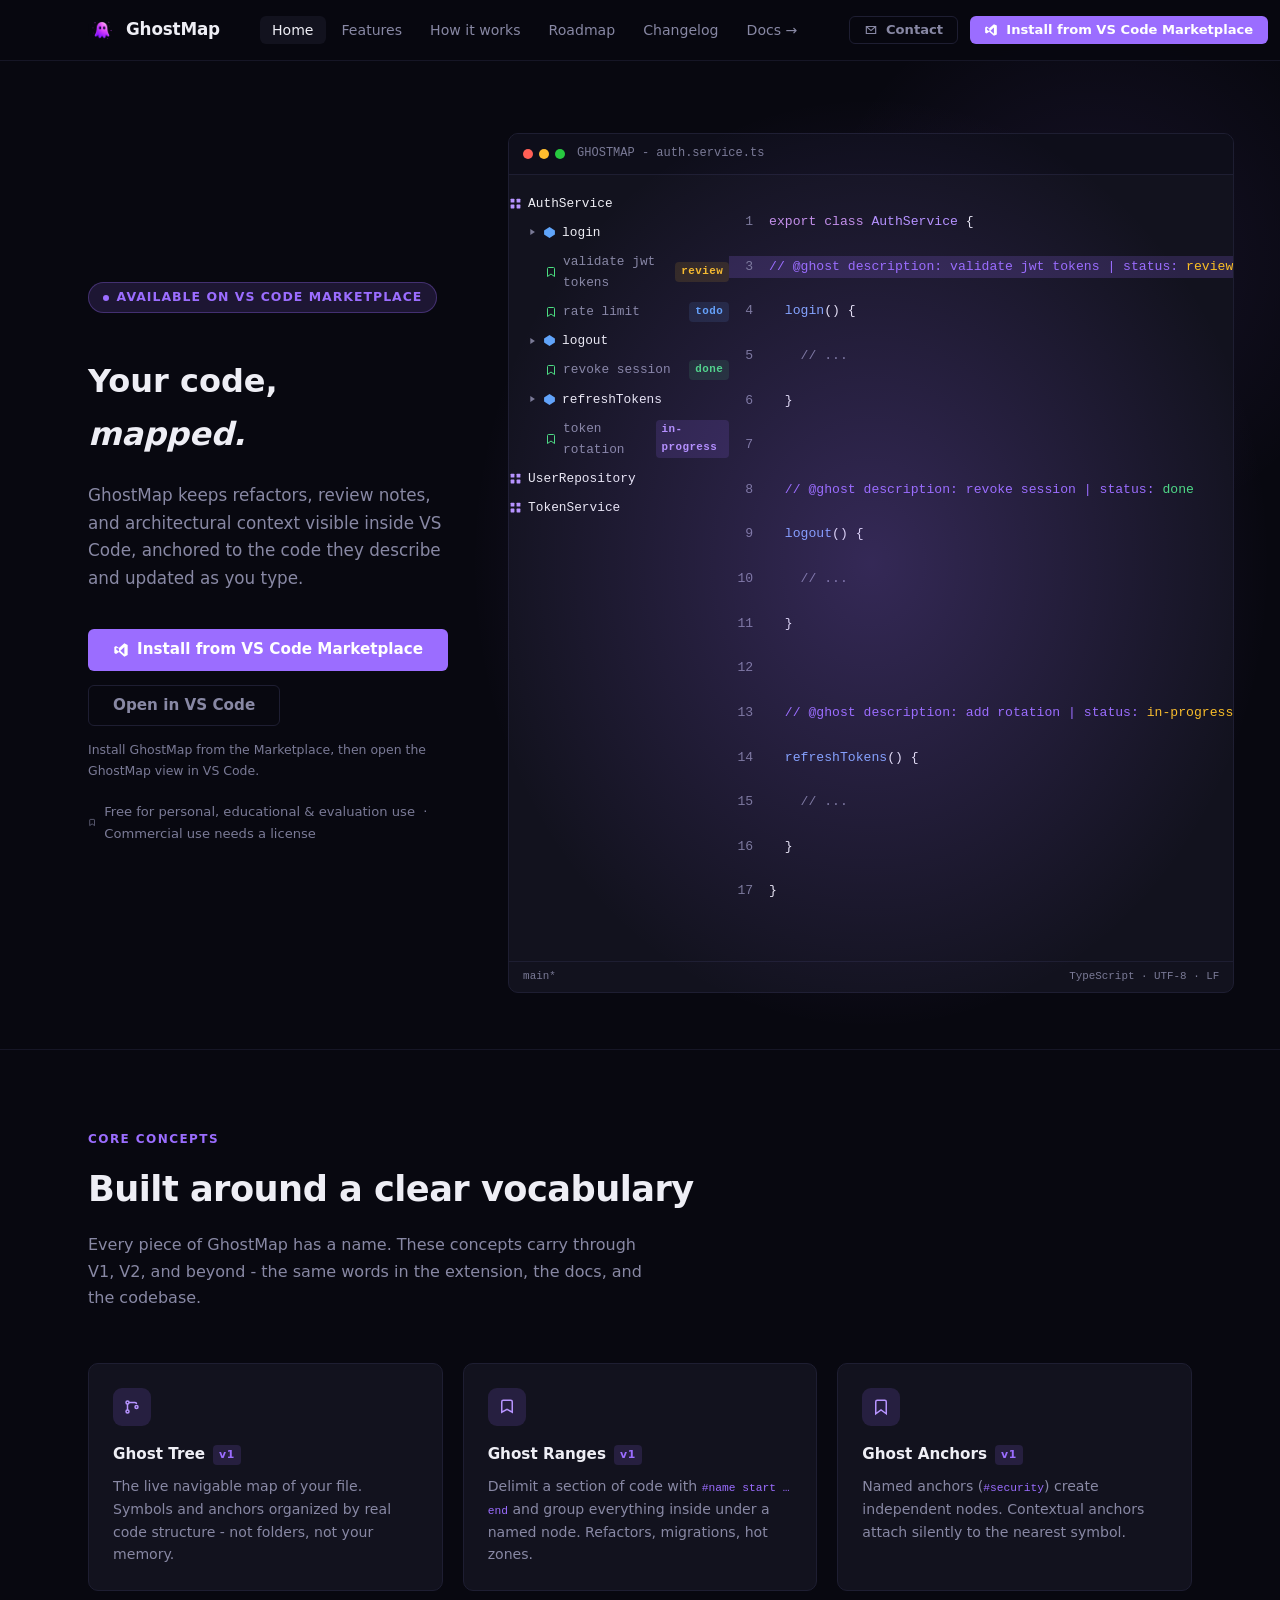
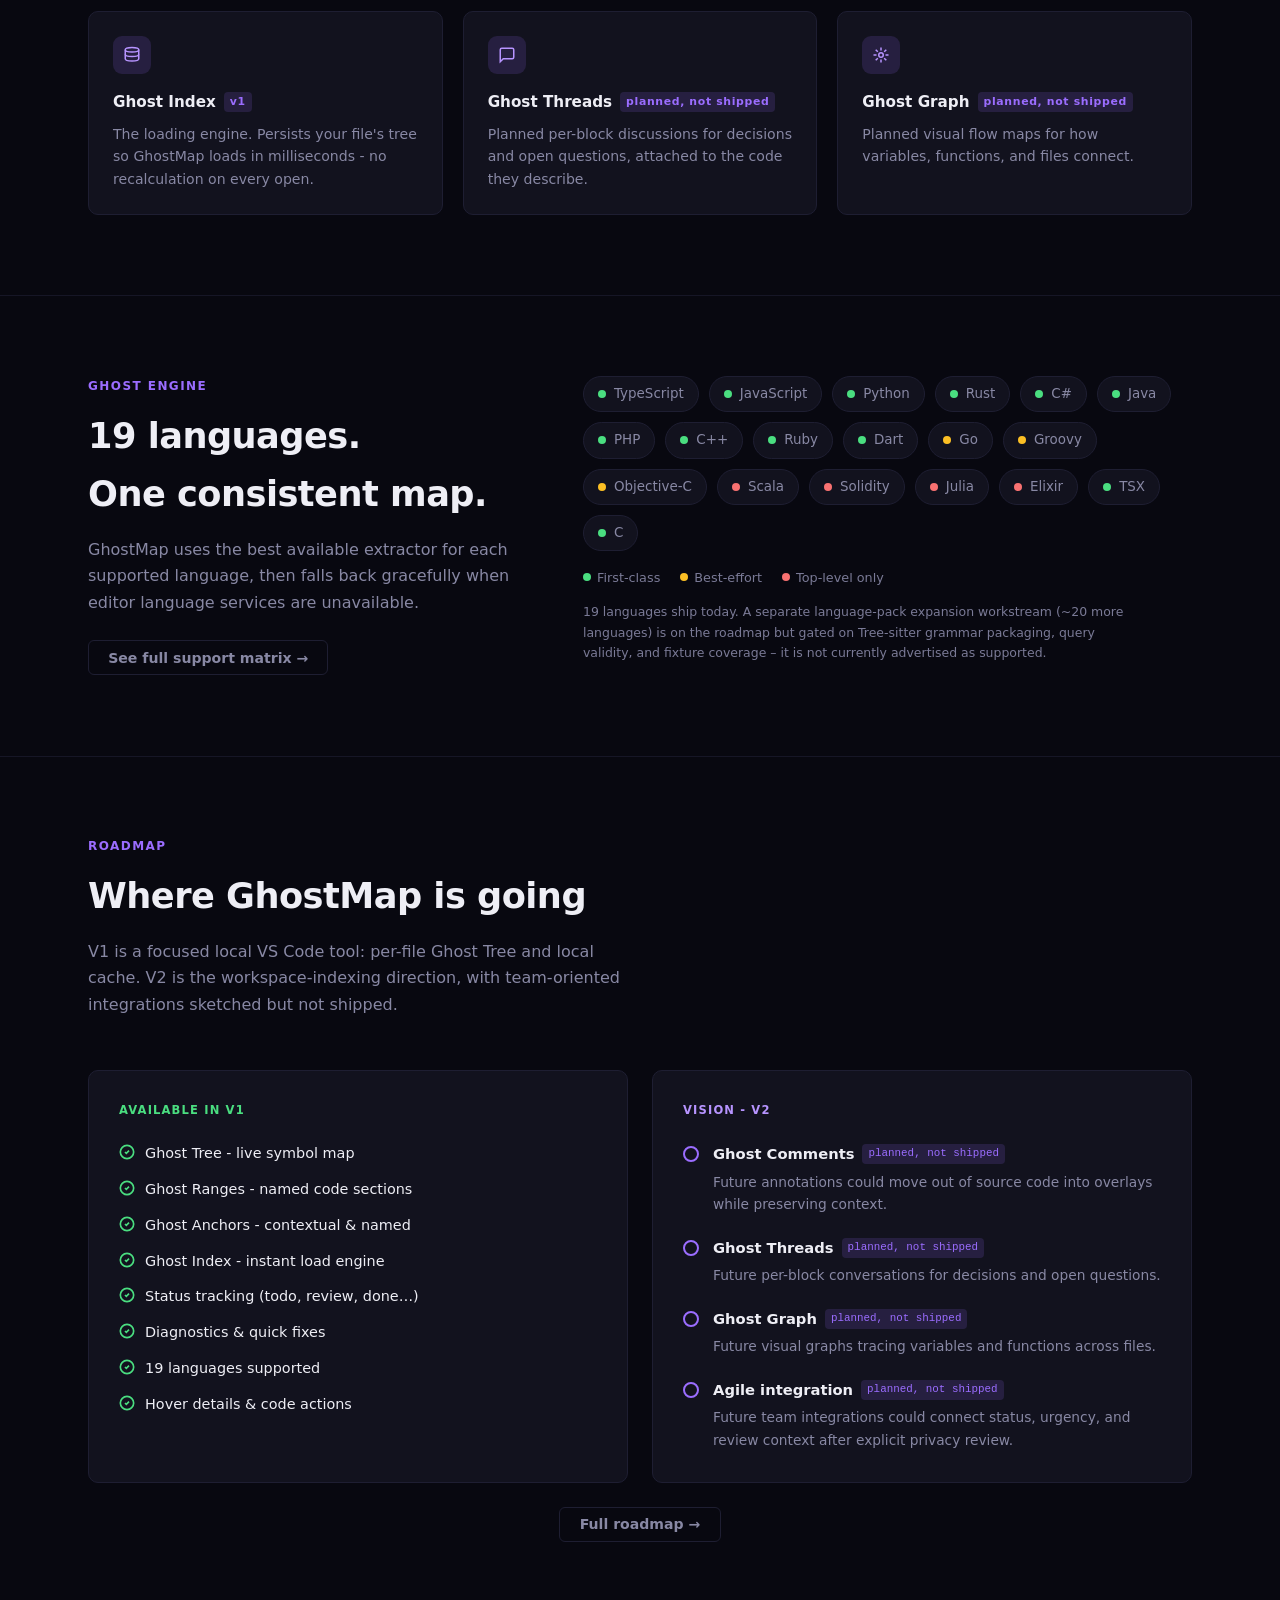
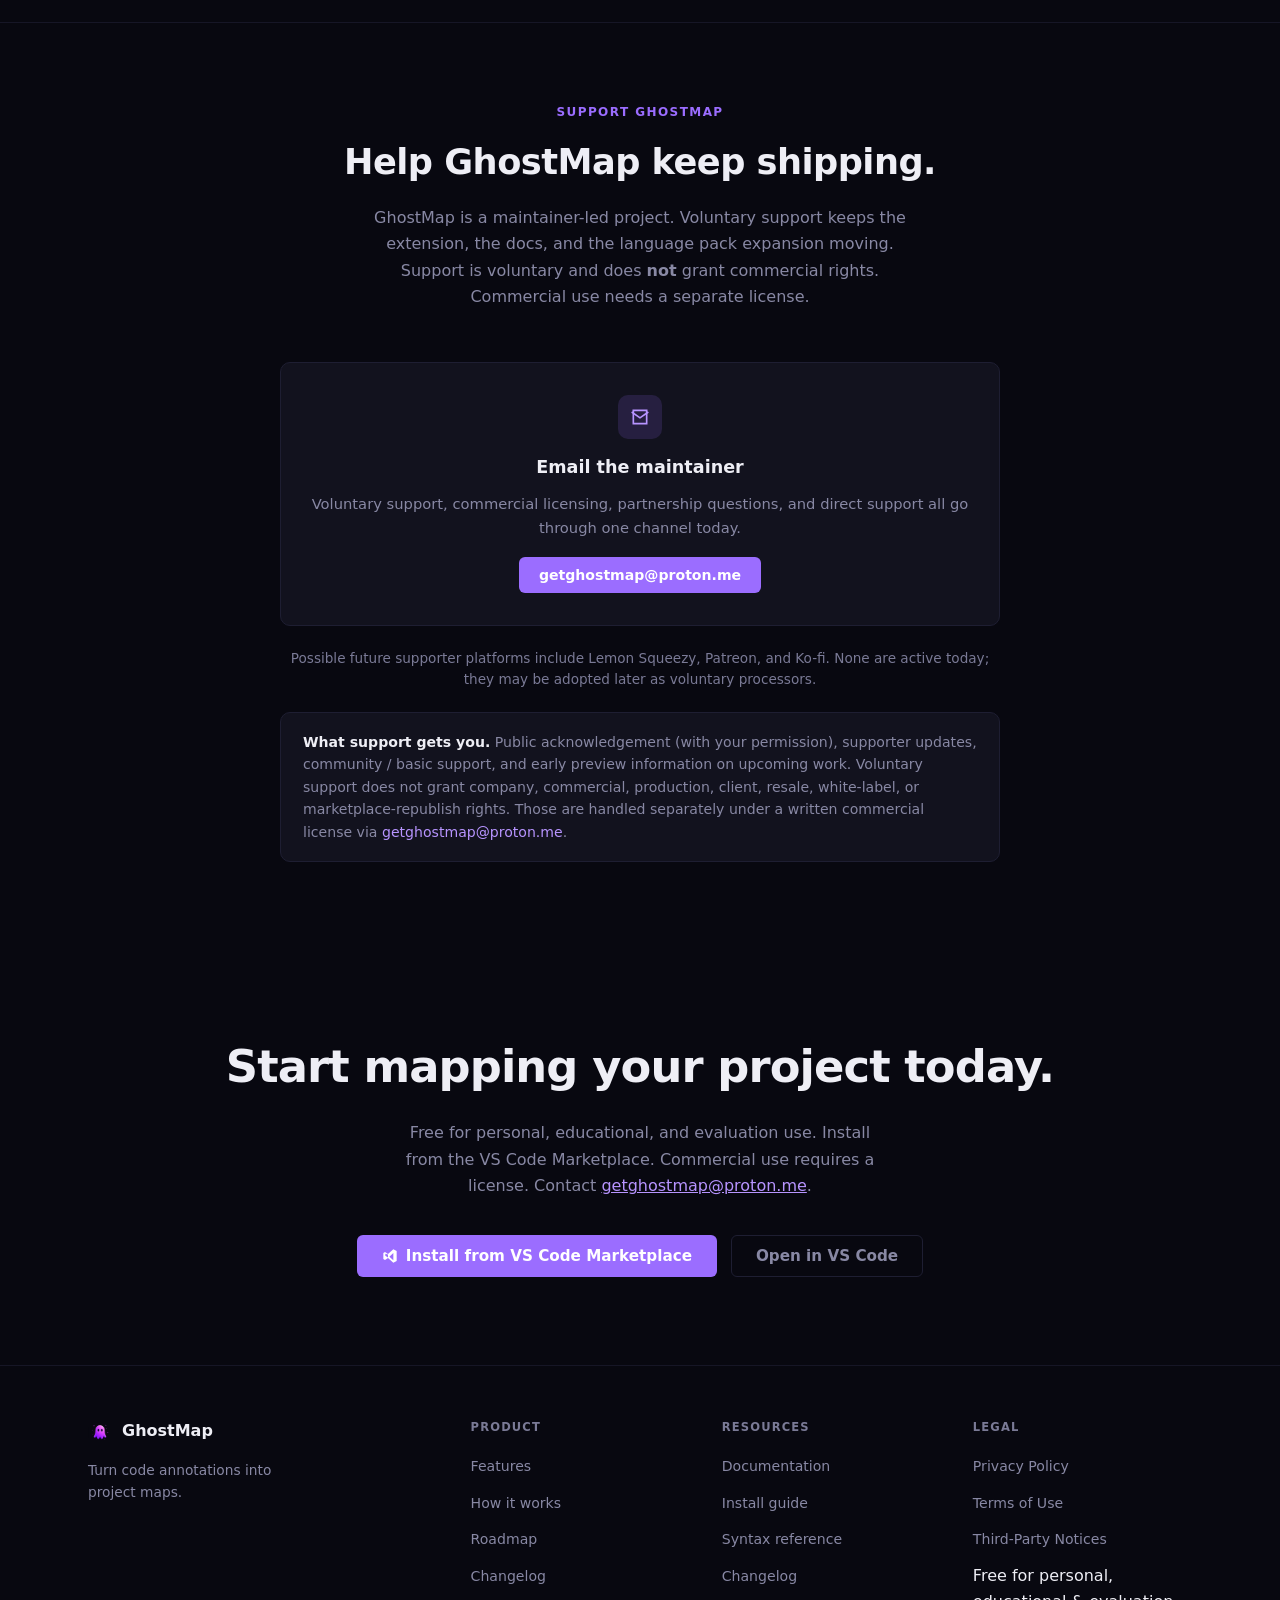
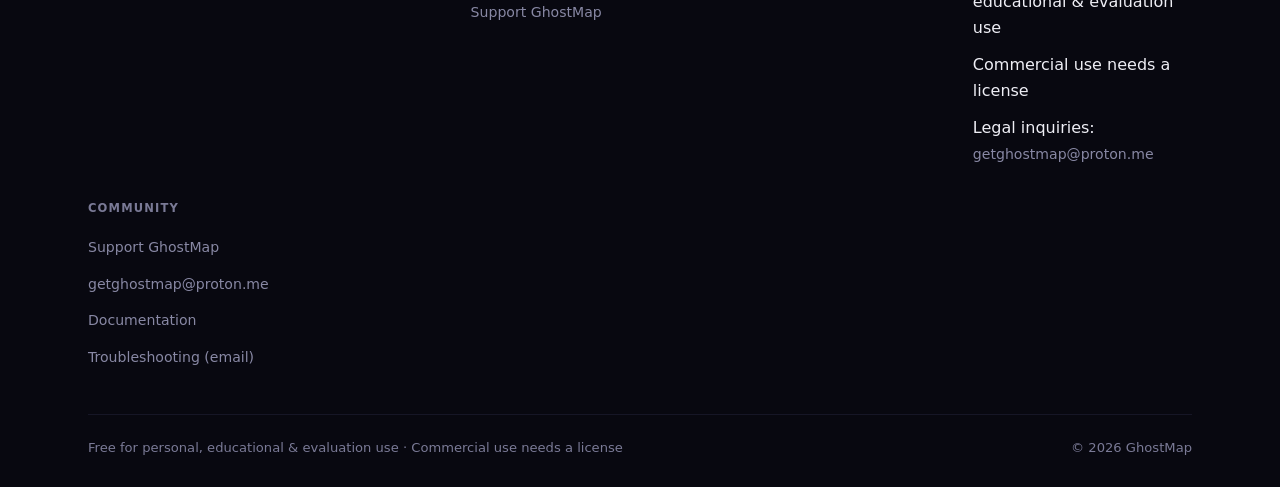
==== commit eac26541: "chore(publication): closed-source launch copy, remove vsix + editor screenshot Ship Marketplace-firs" ====
--- a/index.html
+++ b/index.html
@@ -37,7 +37,7 @@
     "operatingSystem": "Windows, macOS, Linux",
     "description": "A live, navigable map of your code inside VS Code. 19 languages. @ghost annotations. Zero telemetry.",
     "url": "https://ghostmap-liard.vercel.app/",
-    "softwareVersion": "0.5.0",
+    "softwareVersion": "0.5.3",
     "softwareRequirements": "Visual Studio Code 1.85 or higher",
     "author": {
       "@type": "Organization",
@@ -73,9 +73,9 @@
         <svg width="14" height="14" viewBox="0 0 24 24" fill="none" stroke="currentColor" stroke-width="2"><path d="M4 6h16v12H4z"/><path d="M4 6l8 7 8-7"/></svg>
         Contact
       </a>
-      <a href="https://ghostmap-docs.vercel.app/install" class="btn btn--primary btn--sm">
+          <a href="https://marketplace.visualstudio.com/items?itemName=Ghostmap.ghostmap" class="btn btn--primary btn--sm">
         <svg width="14" height="14" viewBox="0 0 24 24" fill="currentColor"><path d="M17 2 9 9 4.5 6 2 7.5v9L4.5 18 9 15l8 7 5-2.4V4.4ZM9 14.2 5 11.5v-3L9 9.8Zm8 4.3-5.9-5.2L17 7.5Z"/></svg>
-        Install
+        Install from VS Code Marketplace
       </a>
       <button class="nav__mobile-toggle" aria-label="Toggle navigation menu" aria-expanded="false" aria-controls="primary-nav">
         <svg width="22" height="22" viewBox="0 0 24 24" fill="none" stroke="currentColor" stroke-width="2"><path d="M3 6h18M3 12h18M3 18h18"/></svg>
@@ -90,7 +90,7 @@
       <div class="hero-split__content">
         <div class="hero__eyebrow">
           <span class="dot"></span>
-          V1 0.5.0 - Local VSIX today &middot; GitHub Releases post-tag &middot; Marketplace planned &middot; Open VSX planned
+          Available on VS Code Marketplace
         </div>
         <h1>Your code,<br /><em>mapped.</em></h1>
         <p class="hero__sub">
@@ -98,18 +98,14 @@
           anchored to the code they describe and updated as you type.
         </p>
         <div class="hero__actions">
-          <a href="https://ghostmap-docs.vercel.app/install" class="btn btn--primary btn--lg">
+          <a href="https://marketplace.visualstudio.com/items?itemName=Ghostmap.ghostmap" class="btn btn--primary btn--lg">
             <svg width="16" height="16" viewBox="0 0 24 24" fill="currentColor"><path d="M17 2 9 9 4.5 6 2 7.5v9L4.5 18 9 15l8 7 5-2.4V4.4ZM9 14.2 5 11.5v-3L9 9.8Zm8 4.3-5.9-5.2L17 7.5Z"/></svg>
-            Install (Local VSIX)
+            Install from VS Code Marketplace
           </a>
-          <a href="pages/how-it-works.html" class="btn btn--outline btn--lg">How it works</a>
+          <a href="vscode:extension/Ghostmap.ghostmap" class="btn btn--outline btn--lg">Open in VS Code</a>
         </div>
         <p style="margin-top:14px;font-size:0.78rem;color:var(--text-faint);max-width:520px">
-          GhostMap is currently installed from a locally built VSIX. GitHub
-          Releases are planned as the post-tag VSIX channel once a public
-          release exists. The VS Code Marketplace listing is planned and
-          depends on publisher onboarding; Open VSX is the planned bridge for
-          VSCodium and other Open VSX-compatible editors.
+          Install GhostMap from the Marketplace, then open the GhostMap view in VS Code.
         </p>
         <div class="hero__meta">
           <svg width="13" height="13" viewBox="0 0 24 24" fill="none" stroke="currentColor" stroke-width="2"><path d="M19 21 12 16 5 21V5a2 2 0 0 1 2-2h10a2 2 0 0 1 2 2Z"/></svg>
@@ -324,18 +320,6 @@
 
   <section class="section section--bordered">
     <div class="container">
-      <div class="section__head section__head--center">
-        <div class="section__label">In Action</div>
-        <h2 class="section__title">What GhostMap looks like in your editor</h2>
-      </div>
-      <div class="feat-hero-screenshot ghost-glow" style="max-width:900px;margin:0 auto">
-        <img src="img/screenshot-vscode.png" loading="lazy" decoding="async" width="1842" height="747" alt="GhostMap running in VS Code showing the Ghost Tree panel with multiple languages" />
-      </div>
-    </div>
-  </section>
-
-  <section class="section section--bordered">
-    <div class="container">
       <div class="section__head">
         <div class="section__label">Roadmap</div>
         <h2 class="section__title">Where GhostMap is going</h2>
@@ -438,13 +422,13 @@
   <section class="cta-block">
     <div class="container">
       <h2>Start mapping your project today.</h2>
-      <p>Free for personal, educational, and evaluation use. Install from a local VSIX today in supported VS Code workspaces. Commercial use requires a license. Contact <a href="mailto:getghostmap@proton.me" style="color:var(--violet-bright)">getghostmap@proton.me</a>.</p>
+      <p>Free for personal, educational, and evaluation use. Install from the VS Code Marketplace. Commercial use requires a license. Contact <a href="mailto:getghostmap@proton.me" style="color:var(--violet-bright)">getghostmap@proton.me</a>.</p>
       <div style="display:flex;justify-content:center;gap:14px;flex-wrap:wrap">
-        <a href="https://ghostmap-docs.vercel.app/install" class="btn btn--primary btn--lg">
+          <a href="https://marketplace.visualstudio.com/items?itemName=Ghostmap.ghostmap" class="btn btn--primary btn--lg">
           <svg width="16" height="16" viewBox="0 0 24 24" fill="currentColor"><path d="M17 2 9 9 4.5 6 2 7.5v9L4.5 18 9 15l8 7 5-2.4V4.4ZM9 14.2 5 11.5v-3L9 9.8Zm8 4.3-5.9-5.2L17 7.5Z"/></svg>
-          Install (Local VSIX)
+          Install from VS Code Marketplace
         </a>
-        <a href="https://ghostmap-docs.vercel.app/overview" class="btn btn--outline btn--lg">Read the docs &rarr;</a>
+          <a href="vscode:extension/Ghostmap.ghostmap" class="btn btn--outline btn--lg">Open in VS Code</a>
       </div>
     </div>
   </section>
@@ -474,7 +458,7 @@
         <h4>Resources</h4>
         <ul>
           <li><a href="https://ghostmap-docs.vercel.app/overview">Documentation</a></li>
-          <li><a href="https://ghostmap-docs.vercel.app/install">Install</a></li>
+          <li><a href="https://ghostmap-docs.vercel.app/install">Install guide</a></li>
           <li><a href="https://ghostmap-docs.vercel.app/reference/syntax">Syntax reference</a></li>
           <li><a href="https://ghostmap-docs.vercel.app/changelog">Changelog</a></li>
         </ul>
